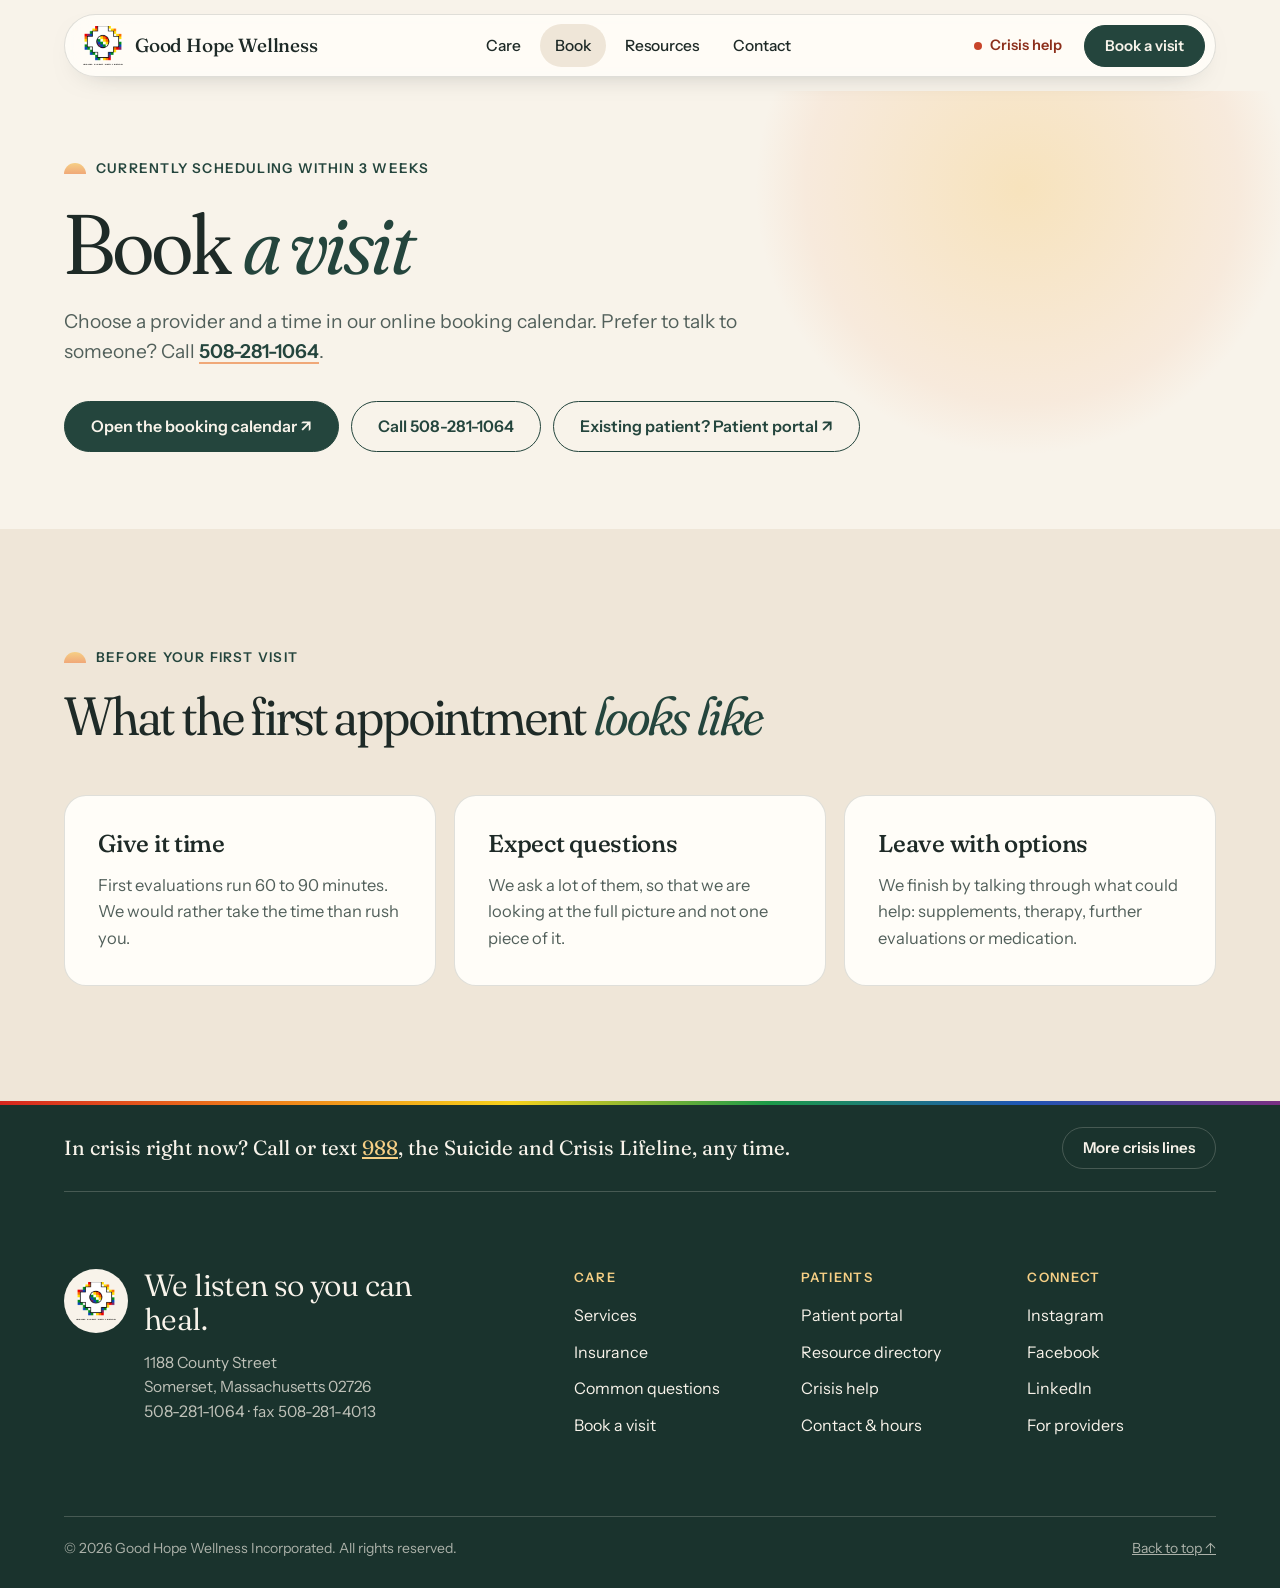
==== book/index.html @ 487e4f12 "Book page: link to the working booking calendar CharmHealth blocks the calendar on hosts not listed " ====
<!doctype html>
<html lang="en-US">
<head>
<meta charset="utf-8">
<meta name="viewport" content="width=device-width, initial-scale=1">
<title>Book a visit | Good Hope Wellness</title>
<meta name="description" content="Book an appointment online with Good Hope Wellness in Somerset, MA, or call 508-281-1064.">
<meta name="theme-color" content="#1a332d">
<meta property="og:site_name" content="Good Hope Wellness">
<meta property="og:title" content="Book a visit | Good Hope Wellness">
<meta property="og:description" content="Book an appointment online with Good Hope Wellness in Somerset, MA, or call 508-281-1064.">
<meta property="og:type" content="website">
<link rel="icon" href="../assets/img/favicon.png">
<link rel="preconnect" href="https://fonts.googleapis.com">
<link rel="preconnect" href="https://fonts.gstatic.com" crossorigin>
<link rel="stylesheet" href="https://fonts.googleapis.com/css2?family=Fraunces:ital,opsz,wght,SOFT@0,9..144,300..600,0..100;1,9..144,300..600,0..100&family=Instrument+Sans:wght@400;500;600&display=swap">
<link rel="stylesheet" href="../assets/css/site.css">
<script>document.documentElement.classList.add('js')</script>
</head>
<body>
<a class="skip" href="#main">Skip to content</a>
<header class="site-header">
  <div class="wrap">
    <div class="bar">
      <a class="brand" href="../" aria-label="Good Hope Wellness, home"><img src="../assets/img/mark.png" alt="" width="240" height="233"><b>Good Hope Wellness</b></a>
      <nav class="nav" aria-label="Primary"><a href="../care/">Care</a><a href="../book/" aria-current="page">Book</a><a href="../resources/">Resources</a><a href="../contact/">Contact</a></nav>
      <div class="bar__end">
        <a class="crisis-link" href="../crisis/">Crisis help</a>
        <a class="btn btn--sm" href="../book/">Book a visit</a>
        <button class="menu-btn" type="button" aria-controls="mobile-nav" aria-expanded="false">Menu</button>
      </div>
    </div>
    <nav class="mobile-nav" id="mobile-nav" aria-label="Menu">
      <a href="../care/">Care<span aria-hidden="true">→</span></a><a href="../book/" aria-current="page">Book<span aria-hidden="true">→</span></a><a href="../resources/">Resources<span aria-hidden="true">→</span></a><a href="../contact/">Contact<span aria-hidden="true">→</span></a>
      <a class="crisis" href="../crisis/">Crisis help<span aria-hidden="true">→</span></a>
      <a class="btn" href="../book/">Book a visit</a>
    </nav>
  </div>
</header>
<main id="main">
<section class="page-head">
  <div class="wrap">
    <p class="eyebrow">Currently scheduling within 3 weeks</p>
    <h1>Book <em>a visit</em></h1>
    <p class="lede">Choose a provider and a time in our online booking calendar. Prefer to talk to someone? Call <a class="tlink" href="tel:5082811064">508-281-1064</a>.</p>
    <div class="hero__cta">
      <a class="btn" href="https://goodhopewellnessinc.com/book-now" target="_blank" rel="noopener">Open the booking calendar ↗</a>
      <a class="btn btn--ghost" href="tel:5082811064">Call 508-281-1064</a>
      <a class="btn btn--ghost" href="https://phr.charmtracker.com/login.sas?FACILITY_ID=18271991c0b58703e4a620fef637b2057838e95bfe2f4fdb98ee2e5ce9d5cc8ac81b440bc8a53a00" target="_blank" rel="noopener">Existing patient? Patient portal ↗</a>
    </div>
  </div>
</section>
<section class="section section--tint">
  <div class="wrap">
    <div class="head rise"><div><p class="eyebrow">Before your first visit</p><h2>What the first appointment <em>looks like</em></h2></div></div>
    <div class="cards cards--3">
      <div class="card rise"><h3>Give it time</h3><p>First evaluations run 60 to 90 minutes. We would rather take the time than rush you.</p></div>
      <div class="card rise" style="--d:.08s"><h3>Expect questions</h3><p>We ask a lot of them, so that we are looking at the full picture and not one piece of it.</p></div>
      <div class="card rise" style="--d:.16s"><h3>Leave with options</h3><p>We finish by talking through what could help: supplements, therapy, further evaluations or medication.</p></div>
    </div>
  </div>
</section>

</main>
<footer class="site-footer">
  <div class="wrap">
    <div class="foot-crisis">
      <p>In crisis right now? Call or text <a href="tel:988">988</a>, the Suicide and Crisis Lifeline, any time.</p>
      <a class="btn btn--line btn--sm" href="../crisis/">More crisis lines</a>
    </div>
    <div class="foot">
      <div class="foot__brand">
        <span class="disc"><img src="../assets/img/mark.png" alt="" width="240" height="233" loading="lazy"></span>
        <div><p class="tagline">We listen so you can heal.</p>
        <address>1188 County Street<br>Somerset, Massachusetts 02726<br><a href="tel:5082811064">508-281-1064</a> · fax 508-281-4013</address></div>
      </div>
      <div><h2>Care</h2><ul>
        <li><a href="../care/">Services</a></li>
        <li><a href="../care/#insurance">Insurance</a></li>
        <li><a href="../care/#questions">Common questions</a></li>
        <li><a href="../book/">Book a visit</a></li></ul></div>
      <div><h2>Patients</h2><ul>
        <li><a href="https://phr.charmtracker.com/login.sas?FACILITY_ID=18271991c0b58703e4a620fef637b2057838e95bfe2f4fdb98ee2e5ce9d5cc8ac81b440bc8a53a00" target="_blank" rel="noopener">Patient portal</a></li>
        <li><a href="../resources/">Resource directory</a></li>
        <li><a href="../crisis/">Crisis help</a></li>
        <li><a href="../contact/">Contact &amp; hours</a></li></ul></div>
      <div><h2>Connect</h2><ul>
        <li><a href="https://www.instagram.com/goodhopewellness" target="_blank" rel="noopener">Instagram</a></li>
        <li><a href="https://www.facebook.com/GoodHopeWellnessInc" target="_blank" rel="noopener">Facebook</a></li>
        <li><a href="https://www.linkedin.com/company/good-hope-wellness-incorporated" target="_blank" rel="noopener">LinkedIn</a></li>
        <li><a href="../contact/#providers">For providers</a></li></ul></div>
    </div>
    <div class="legal"><span>© 2026 Good Hope Wellness Incorporated. All rights reserved.</span><a href="#main">Back to top ↑</a></div>
  </div>
</footer>
<script src="../assets/js/site.js" defer></script>
</body>
</html>
---- assets/css/site.css ----
/* Good Hope Wellness — new site
   Fraunces (display) + Instrument Sans (text). Soft arches, a rising sun, warm paper. */

:root {
  --paper: #f8f3ea;
  --paper-2: #efe6d8;
  --card: #fffdf8;
  --ink: #1e2a27;
  --muted: #52605b;
  --pine: #24453d;
  --pine-2: #1a332d;
  --dawn: #f0a878;
  --sun: #f6cf85;
  --sea: #a9bfca;
  --line: rgba(30, 42, 39, 0.14);
  --line-light: rgba(248, 243, 234, 0.2);
  --display: "Fraunces", "Iowan Old Style", Georgia, serif;
  --text: "Instrument Sans", system-ui, -apple-system, "Segoe UI", sans-serif;
  --gutter: clamp(20px, 5vw, 72px);
  --r: 22px;
  --ease: cubic-bezier(0.22, 0.8, 0.2, 1);
  --rainbow: linear-gradient(90deg, #d7261e, #ef7d1a, #f6d21c, #1c9a48, #1f55b5, #7a2f83);
}

*, *::before, *::after { box-sizing: border-box; }
html { -webkit-text-size-adjust: 100%; scroll-behavior: smooth; scroll-padding-top: 96px; }
body {
  margin: 0; background: var(--paper); color: var(--ink);
  font: 400 17px/1.62 var(--text);
  -webkit-font-smoothing: antialiased; text-rendering: optimizeLegibility;
}
img, svg { display: block; max-width: 100%; height: auto; }
h1, h2, h3, h4, p, ul, ol, dl, dd, figure, blockquote { margin: 0; padding: 0; }
ul, ol { list-style: none; }
a { color: inherit; }
button, input { font: inherit; color: inherit; }
:focus-visible { outline: 2px solid var(--pine); outline-offset: 3px; border-radius: 6px; }
.dark :focus-visible { outline-color: var(--sun); }
::selection { background: var(--sun); color: var(--ink); }

.skip { position: absolute; left: 12px; top: -80px; z-index: 100; background: var(--pine); color: var(--paper); padding: 12px 18px; border-radius: 999px; text-decoration: none; font-weight: 500; }
.skip:focus { top: 12px; }

.wrap { max-width: 1320px; margin-inline: auto; padding-inline: var(--gutter); }
.narrow { max-width: 860px; }

/* ---------- type ---------- */
.display, h1, h2 { font-family: var(--display); font-weight: 380; letter-spacing: -0.022em; font-variation-settings: "SOFT" 60, "opsz" 144; text-wrap: balance; }
h1 { font-size: clamp(2.7rem, 6.6vw, 5.7rem); line-height: 0.98; }
h2 { font-size: clamp(2rem, 4.2vw, 3.5rem); line-height: 1.04; }
h3 { font: 500 clamp(1.3rem, 1.9vw, 1.6rem)/1.18 var(--display); letter-spacing: -0.012em; font-variation-settings: "SOFT" 60; }
em { font-style: italic; color: var(--pine); }
.dark em { color: var(--sun); }
.eyebrow { display: inline-flex; align-items: center; gap: 10px; font-size: 13.5px; font-weight: 600; letter-spacing: 0.09em; text-transform: uppercase; color: var(--pine); }
.eyebrow::before { content: ""; width: 22px; height: 11px; border-radius: 22px 22px 0 0; background: linear-gradient(180deg, var(--sun), var(--dawn)); }
.dark .eyebrow { color: var(--sun); }
.lede { font-size: clamp(1.1rem, 1.5vw, 1.3rem); line-height: 1.55; color: var(--muted); max-width: 56ch; }
.dark .lede { color: rgba(248, 243, 234, 0.82); }
.muted { color: var(--muted); }
.small { font-size: 14.5px; line-height: 1.55; }

/* ---------- buttons ---------- */
.btn {
  display: inline-flex; align-items: center; justify-content: center; gap: 10px;
  padding: 15px 26px; border-radius: 999px; border: 1.5px solid var(--pine);
  background: var(--pine); color: var(--paper); text-decoration: none; font-weight: 600; font-size: 16px; line-height: 1.2;
  transition: transform 0.35s var(--ease), background 0.3s, color 0.3s, box-shadow 0.35s var(--ease); cursor: pointer;
}
.btn:hover { transform: translateY(-2px); box-shadow: 0 12px 26px -12px rgba(36, 69, 61, 0.55); }
.btn .arr { transition: transform 0.35s var(--ease); }
.btn:hover .arr { transform: translateX(4px); }
.btn--ghost { background: transparent; color: var(--pine); }
.btn--ghost:hover { background: var(--pine); color: var(--paper); }
.btn--sun { background: var(--sun); border-color: var(--sun); color: var(--pine-2); }
.btn--sun:hover { box-shadow: 0 12px 26px -12px rgba(246, 207, 133, 0.6); }
.btn--line { background: transparent; border-color: var(--line-light); color: var(--paper); }
.btn--line:hover { background: var(--paper); color: var(--pine-2); border-color: var(--paper); }
.btn--sm { padding: 11px 20px; font-size: 15px; }
.tlink { font-weight: 600; color: var(--pine); text-decoration: underline; text-decoration-thickness: 1.5px; text-underline-offset: 4px; text-decoration-color: var(--dawn); }
.tlink:hover { text-decoration-color: var(--pine); }
.dark .tlink { color: var(--paper); }

/* ---------- header ---------- */
.site-header { position: sticky; top: 0; z-index: 50; padding-block: 14px; transition: transform 0.45s var(--ease); }
.site-header.is-hidden { transform: translateY(-110%); }
.bar {
  display: flex; align-items: center; justify-content: space-between; gap: 18px;
  background: rgba(255, 253, 248, 0.86); backdrop-filter: blur(14px) saturate(150%); -webkit-backdrop-filter: blur(14px) saturate(150%);
  border: 1px solid var(--line); border-radius: 999px; padding: 9px 10px 9px 18px;
  box-shadow: 0 10px 30px -22px rgba(30, 42, 39, 0.5);
}
.brand { display: inline-flex; align-items: center; gap: 12px; text-decoration: none; }
.brand img { width: 40px; }
.brand b { font: 500 19px/1 var(--display); letter-spacing: -0.01em; white-space: nowrap; }
.nav { display: flex; align-items: center; gap: 4px; }
.nav a { text-decoration: none; font-weight: 500; font-size: 15.5px; padding: 9px 15px; border-radius: 999px; transition: background 0.25s; }
.nav a:hover, .nav a[aria-current="page"] { background: var(--paper-2); }
.bar__end { display: flex; align-items: center; gap: 8px; }
.crisis-link { display: inline-flex; align-items: center; gap: 8px; text-decoration: none; font-weight: 600; font-size: 14.5px; padding: 9px 14px; border-radius: 999px; color: #8c2f1b; }
.crisis-link::before { content: ""; width: 8px; height: 8px; border-radius: 50%; background: #c8452a; }
.crisis-link:hover { background: #f7e3da; }
.menu-btn { display: none; border: 1.5px solid var(--line); background: transparent; border-radius: 999px; padding: 10px 18px; font-weight: 600; font-size: 15px; cursor: pointer; }
.mobile-nav { display: none; }

/* ---------- hero ---------- */
.hero { position: relative; padding-block: clamp(36px, 6vw, 84px) clamp(56px, 8vw, 120px); overflow: hidden; }
.hero::before { content: ""; position: absolute; inset: -30% -10% auto 35%; height: 120%; z-index: -1; background: radial-gradient(closest-side, rgba(246, 207, 133, 0.5), rgba(240, 168, 120, 0.16) 55%, transparent 72%); }
.hero__grid { display: grid; grid-template-columns: minmax(0, 1.12fr) minmax(0, 0.88fr); gap: clamp(28px, 5vw, 80px); align-items: center; }
.hero h1 { margin-block: 22px 26px; }
.hero__cta { display: flex; flex-wrap: wrap; gap: 12px; margin-top: 34px; }
.hero__note { margin-top: 22px; display: flex; align-items: center; gap: 10px; font-size: 15px; color: var(--muted); }
.pulse { width: 10px; height: 10px; border-radius: 50%; background: #2f9a63; box-shadow: 0 0 0 0 rgba(47, 154, 99, 0.5); animation: pulse 2.4s infinite; flex: none; }
@keyframes pulse { 70% { box-shadow: 0 0 0 10px rgba(47, 154, 99, 0); } 100% { box-shadow: 0 0 0 0 rgba(47, 154, 99, 0); } }

.art { position: relative; max-width: 480px; margin-inline: auto; width: 100%; }
.art__sun { position: absolute; width: 62%; aspect-ratio: 1; border-radius: 50%; left: -16%; top: -7%; background: radial-gradient(circle at 35% 35%, #fbe3a8, var(--sun) 45%, var(--dawn)); }
.arch { position: relative; border-radius: 999px 999px var(--r) var(--r); overflow: hidden; aspect-ratio: 4 / 5.1; background: var(--sea); box-shadow: 0 40px 70px -40px rgba(30, 42, 39, 0.55); }
.arch img { width: 100%; height: 100%; object-fit: cover; object-position: 53% 50%; }
.art__tag { position: absolute; right: -6%; bottom: 9%; background: var(--card); border: 1px solid var(--line); border-radius: 18px; padding: 14px 18px; box-shadow: 0 18px 40px -22px rgba(30, 42, 39, 0.5); max-width: 220px; }
.art__tag b { display: block; font: 500 1.9rem/1 var(--display); letter-spacing: -0.02em; }
.art__tag span { font-size: 13.5px; color: var(--muted); line-height: 1.35; display: block; margin-top: 4px; }

/* ---------- sections ---------- */
.section { padding-block: clamp(64px, 9vw, 130px); }
.section--tint { background: var(--paper-2); }
.dark { background: var(--pine-2); color: var(--paper); }
.head { display: flex; flex-wrap: wrap; align-items: flex-end; justify-content: space-between; gap: 20px 40px; margin-bottom: clamp(30px, 4vw, 56px); }
.head h2 { margin-top: 16px; max-width: 16em; }
.head .lede { margin-top: 16px; }

.page-head { padding-block: clamp(34px, 5vw, 72px) clamp(40px, 6vw, 80px); position: relative; overflow: hidden; }
.page-head::before { content: ""; position: absolute; right: -8%; top: -60%; width: min(62vw, 720px); aspect-ratio: 1; border-radius: 50%; z-index: -1; background: radial-gradient(closest-side, rgba(246, 207, 133, 0.45), rgba(240, 168, 120, 0.12) 60%, transparent 74%); }
.page-head h1 { margin-block: 20px 22px; max-width: 13em; }

.facts { display: grid; grid-template-columns: repeat(3, minmax(0, 1fr)); gap: 14px; }
.fact { background: var(--card); border: 1px solid var(--line); border-radius: var(--r); padding: 24px 26px; }
.fact b { display: block; font: 400 clamp(2rem, 3.4vw, 2.9rem)/1 var(--display); letter-spacing: -0.025em; font-variation-settings: "SOFT" 60; }
.fact span { display: block; margin-top: 8px; color: var(--muted); font-size: 15.5px; line-height: 1.45; }

.steps { display: grid; grid-template-columns: repeat(3, minmax(0, 1fr)); gap: 18px; counter-reset: s; }
.step { position: relative; background: var(--card); border: 1px solid var(--line); border-radius: 160px 160px var(--r) var(--r); padding: 70px 30px 34px; text-align: center; counter-increment: s; }
.step::before { content: counter(s); position: absolute; top: 22px; left: 50%; transform: translateX(-50%); width: 36px; height: 36px; border-radius: 50%; display: grid; place-items: center; background: linear-gradient(180deg, var(--sun), var(--dawn)); font: 600 16px/1 var(--text); color: var(--pine-2); }
.step h3 { margin-bottom: 10px; }
.step p { color: var(--muted); font-size: 16px; }
.step .tag { display: inline-block; margin-top: 16px; }

.tag { font-size: 13px; font-weight: 600; letter-spacing: 0.04em; padding: 6px 12px; border-radius: 999px; background: var(--paper-2); color: var(--pine); }
.section--tint .tag { background: var(--paper); }

.cards { display: grid; grid-template-columns: repeat(2, minmax(0, 1fr)); gap: 18px; }
.cards--3 { grid-template-columns: repeat(3, minmax(0, 1fr)); }
.card { background: var(--card); border: 1px solid var(--line); border-radius: var(--r); padding: clamp(24px, 2.6vw, 36px); display: flex; flex-direction: column; gap: 14px; transition: transform 0.4s var(--ease), box-shadow 0.4s var(--ease); }
a.card { text-decoration: none; }
a.card:hover { transform: translateY(-4px); box-shadow: 0 26px 44px -30px rgba(30, 42, 39, 0.5); }
.card p { color: var(--muted); font-size: 16.5px; }
.card .more { margin-top: auto; padding-top: 8px; font-weight: 600; color: var(--pine); }
.card__top { display: flex; justify-content: space-between; align-items: flex-start; gap: 14px; }
.icon { width: 46px; height: 46px; border-radius: 14px; display: grid; place-items: center; background: var(--paper-2); color: var(--pine); flex: none; }
.icon svg { width: 24px; height: 24px; }

.split { display: grid; grid-template-columns: minmax(0, 1fr) minmax(0, 1fr); gap: clamp(28px, 6vw, 96px); align-items: center; }
.quote { font: 350 clamp(1.9rem, 4.2vw, 3.6rem)/1.08 var(--display); letter-spacing: -0.022em; font-variation-settings: "SOFT" 80, "opsz" 144; text-wrap: balance; }
.prose p + p { margin-top: 1.05em; }
.prose p { color: var(--muted); }
.dark .prose p { color: rgba(248, 243, 234, 0.82); }

.chips { display: flex; flex-wrap: wrap; gap: 10px; }
.chip { background: var(--card); border: 1px solid var(--line); border-radius: 999px; padding: 11px 18px; font-weight: 500; font-size: 16px; }
.dark .chip { background: rgba(248, 243, 234, 0.07); border-color: var(--line-light); }

.visit { display: grid; grid-template-columns: repeat(3, minmax(0, 1fr)); gap: 18px; }
.visit h3 { font: 600 13.5px/1.3 var(--text); letter-spacing: 0.09em; text-transform: uppercase; color: var(--pine); margin-bottom: 14px; }
.dark .visit h3 { color: var(--sun); }
.big { font: 400 clamp(1.35rem, 2vw, 1.7rem)/1.3 var(--display); letter-spacing: -0.012em; }
.big a { text-decoration: none; }
.big a:hover { text-decoration: underline; text-underline-offset: 5px; text-decoration-thickness: 1.5px; }
.hours { display: grid; grid-template-columns: auto 1fr; gap: 6px 22px; font-size: 16px; }
.hours dt { font-weight: 600; }
.hours dd { color: var(--muted); }
.hours .open { color: var(--ink); }
.dark .hours dd { color: rgba(248, 243, 234, 0.7); }
.dark .hours .open { color: var(--paper); }

/* FAQ */
.faq { border-top: 1px solid var(--line); }
.faq details { border-bottom: 1px solid var(--line); }
.faq summary { list-style: none; cursor: pointer; display: flex; justify-content: space-between; align-items: center; gap: 20px; padding: 22px 0; font: 500 clamp(1.15rem, 1.7vw, 1.4rem)/1.25 var(--display); letter-spacing: -0.01em; }
.faq summary::-webkit-details-marker { display: none; }
.faq summary::after { content: "+"; flex: none; width: 34px; height: 34px; border-radius: 50%; border: 1.5px solid var(--line); display: grid; place-items: center; font: 400 20px/1 var(--text); transition: transform 0.35s var(--ease), background 0.3s; }
.faq details[open] summary::after { transform: rotate(45deg); background: var(--sun); border-color: var(--sun); }
.faq details p { padding: 0 54px 24px 0; color: var(--muted); max-width: 68ch; }

/* resources directory */
.tools { position: sticky; top: 84px; z-index: 20; background: rgba(248, 243, 234, 0.92); backdrop-filter: blur(10px); -webkit-backdrop-filter: blur(10px); padding-block: 14px; border-bottom: 1px solid var(--line); }
.tools__in { display: flex; flex-wrap: wrap; gap: 12px 16px; align-items: center; }
.search { flex: 1 1 260px; max-width: 380px; position: relative; }
.search input { width: 100%; border: 1.5px solid var(--line); background: var(--card); border-radius: 999px; padding: 12px 18px 12px 44px; font-size: 16px; }
.search input:focus { outline: none; border-color: var(--pine); }
.search svg { position: absolute; left: 16px; top: 50%; transform: translateY(-50%); width: 18px; height: 18px; color: var(--muted); }
.filters { display: flex; flex-wrap: wrap; gap: 8px; }
.filter { border: 1.5px solid var(--line); background: transparent; border-radius: 999px; padding: 9px 16px; font-weight: 500; font-size: 15px; cursor: pointer; transition: background 0.25s, color 0.25s, border-color 0.25s; }
.filter:hover { border-color: var(--pine); }
.filter[aria-pressed="true"] { background: var(--pine); border-color: var(--pine); color: var(--paper); }
.count { font-size: 14.5px; color: var(--muted); margin-left: auto; }
.group { padding-block: clamp(36px, 5vw, 64px); border-bottom: 1px solid var(--line); }
.group[hidden], .res[hidden] { display: none; }
.group__head { display: grid; grid-template-columns: minmax(0, 4fr) minmax(0, 8fr); gap: 16px clamp(20px, 4vw, 60px); }
.group__head h2 { font-size: clamp(1.7rem, 3vw, 2.5rem); }
.group__head p { color: var(--muted); margin-top: 12px; font-size: 16px; }
.list { display: grid; grid-template-columns: repeat(2, minmax(0, 1fr)); gap: 12px; }
.res { background: var(--card); border: 1px solid var(--line); border-radius: 18px; padding: 18px 20px; display: flex; flex-direction: column; gap: 6px; text-decoration: none; transition: transform 0.35s var(--ease), border-color 0.25s; }
a.res:hover { transform: translateY(-2px); border-color: var(--pine); }
.res b { font: 500 1.14rem/1.25 var(--display); letter-spacing: -0.008em; }
.res span { font-size: 14.5px; color: var(--muted); line-height: 1.45; }
.res .dom { font-size: 13.5px; font-weight: 600; color: var(--pine); margin-top: auto; padding-top: 6px; }
.res a { color: var(--pine); font-weight: 600; }
.empty { padding: 60px 0; text-align: center; color: var(--muted); }

/* crisis */
.nine { background: var(--pine-2); color: var(--paper); border-radius: calc(var(--r) * 1.4); padding: clamp(28px, 4.4vw, 64px); display: grid; grid-template-columns: auto 1fr; gap: 16px clamp(24px, 5vw, 80px); align-items: center; }
.nine a.num { font: 350 clamp(5rem, 15vw, 11rem)/0.82 var(--display); letter-spacing: -0.04em; text-decoration: none; color: var(--sun); font-variation-settings: "SOFT" 80, "opsz" 144; }
.nine p { font: 400 clamp(1.3rem, 2.2vw, 1.9rem)/1.22 var(--display); max-width: 22em; }
.lines { border-top: 1px solid var(--line); }
.lines li { display: grid; grid-template-columns: minmax(0, 5fr) minmax(0, 7fr); gap: 6px clamp(16px, 3vw, 44px); padding: 20px 0; border-bottom: 1px solid var(--line); align-items: baseline; }
.lines .who { color: var(--muted); font-size: 16px; }
.lines .how { font: 400 clamp(1.25rem, 2vw, 1.65rem)/1.25 var(--display); }
.lines .how a, .region a.tel { color: var(--pine); text-decoration: underline; text-decoration-color: var(--dawn); text-underline-offset: 4px; text-decoration-thickness: 1.5px; }
.region h3 { margin-bottom: 4px; }
.region .big { margin-top: 4px; }

.embed { border: 1px solid var(--line); border-radius: var(--r); overflow: hidden; background: #fff; }
.embed iframe { display: block; width: 100%; height: 1040px; border: 0; }

/* closing band */
.cta { position: relative; overflow: hidden; text-align: center; }
.cta::before { content: ""; position: absolute; left: 50%; bottom: -62%; width: min(120vw, 1100px); aspect-ratio: 1; border-radius: 50%; transform: translateX(-50%); background: radial-gradient(closest-side, rgba(246, 207, 133, 0.34), rgba(240, 168, 120, 0.12) 60%, transparent 72%); pointer-events: none; }
.cta > .wrap { position: relative; }
.cta h2 { font-size: clamp(2.4rem, 6.4vw, 5.2rem); line-height: 0.98; margin: 18px auto 22px; max-width: 12em; }
.cta .lede { margin-inline: auto; }
.cta__row { display: flex; flex-wrap: wrap; justify-content: center; gap: 12px; margin-top: 34px; }

/* ---------- footer ---------- */
.site-footer { background: var(--pine-2); color: var(--paper); }
.site-footer::before { content: ""; display: block; height: 4px; background: var(--rainbow); }
.foot-crisis { display: flex; flex-wrap: wrap; align-items: center; justify-content: space-between; gap: 14px 30px; padding-block: 22px; border-bottom: 1px solid var(--line-light); }
.foot-crisis p { font: 400 clamp(1.1rem, 1.6vw, 1.35rem)/1.3 var(--display); }
.foot-crisis a:not(.btn) { color: var(--sun); }
.foot { display: grid; grid-template-columns: minmax(0, 5fr) repeat(3, minmax(0, 2fr)); gap: 36px clamp(16px, 3vw, 48px); padding-block: clamp(44px, 6vw, 84px); }
.foot__brand { display: flex; gap: 16px; align-items: flex-start; }
.foot__brand .disc { flex: none; width: 64px; height: 64px; border-radius: 50%; background: var(--paper); display: grid; place-items: center; }
.foot__brand .disc img { width: 40px; }
.foot__brand p.tagline { font: 350 clamp(1.5rem, 2.4vw, 2.1rem)/1.1 var(--display); letter-spacing: -0.02em; max-width: 10em; }
.foot address { font-style: normal; margin-top: 14px; color: rgba(248, 243, 234, 0.74); font-size: 15.5px; line-height: 1.55; }
.foot h2 { font: 600 13px/1.3 var(--text); letter-spacing: 0.1em; text-transform: uppercase; color: var(--sun); margin-bottom: 16px; }
.foot li + li { margin-top: 9px; }
.foot a { text-decoration: none; font-size: 16px; }
.foot a:hover { text-decoration: underline; text-underline-offset: 4px; }
.legal { display: flex; flex-wrap: wrap; justify-content: space-between; gap: 8px 24px; padding-block: 20px 28px; border-top: 1px solid var(--line-light); font-size: 14px; color: rgba(248, 243, 234, 0.66); }
.legal a { color: inherit; }

/* ---------- motion ---------- */
.js .rise { opacity: 0; transform: translateY(22px); transition: opacity 0.9s var(--ease), transform 0.9s var(--ease); transition-delay: var(--d, 0s); }
.js .rise.in { opacity: 1; transform: none; }
.js .art__sun { transform: translateY(26%) scale(0.86); opacity: 0; transition: transform 1.8s var(--ease) 0.15s, opacity 1.2s ease 0.15s; }
.js.ready .art__sun { transform: none; opacity: 1; }

/* ---------- responsive ---------- */
@media (max-width: 1020px) {
  .nav, .crisis-link { display: none; }
  .menu-btn { display: inline-block; }
  .mobile-nav { display: none; margin-top: 10px; background: var(--card); border: 1px solid var(--line); border-radius: 26px; padding: 14px; box-shadow: 0 24px 50px -28px rgba(30, 42, 39, 0.55); }
  .mobile-nav.open { display: block; }
  .mobile-nav a { display: flex; justify-content: space-between; text-decoration: none; padding: 15px 16px; border-radius: 16px; font: 500 1.35rem/1.2 var(--display); }
  .mobile-nav a:hover, .mobile-nav a[aria-current="page"] { background: var(--paper-2); }
  .mobile-nav .crisis { color: #8c2f1b; }
  .mobile-nav .btn { margin-top: 10px; font: 600 16px/1.2 var(--text); justify-content: center; color: var(--paper); }
  .foot { grid-template-columns: repeat(3, minmax(0, 1fr)); }
  .foot__brand { grid-column: 1 / -1; }
  .cards--3 { grid-template-columns: repeat(2, minmax(0, 1fr)); }
}
@media (max-width: 860px) {
  .hero__grid, .split, .group__head { grid-template-columns: 1fr; }
  .art { max-width: 360px; margin-top: 12px; }
  .art__tag { right: -2%; }
  .facts, .steps, .visit { grid-template-columns: 1fr; }
  .step { border-radius: var(--r); padding: 64px 26px 28px; }
  .cards, .cards--3, .list { grid-template-columns: 1fr; }
  .nine { grid-template-columns: 1fr; }
  .lines li { grid-template-columns: 1fr; }
  .tools { position: static; }
  .count { margin-left: 0; width: 100%; }
  .faq details p { padding-right: 0; }
}
@media (max-width: 560px) {
  body { font-size: 16.5px; }
  .brand b { font-size: 17px; }
  .bar .btn { display: none; }
  .hero__cta .btn, .cta__row .btn { flex: 1 1 100%; }
  .foot { grid-template-columns: 1fr 1fr; }
  .embed iframe { height: 1160px; }
}
@media (prefers-reduced-motion: reduce) {
  html { scroll-behavior: auto; }
  *, *::before, *::after { animation: none !important; transition-duration: 0.001s !important; transition-delay: 0s !important; }
  .js .rise, .js .art__sun { opacity: 1; transform: none; }
}
@media print {
  .site-header, .cta, .tools { display: none !important; }
  .js .rise { opacity: 1; transform: none; }
}
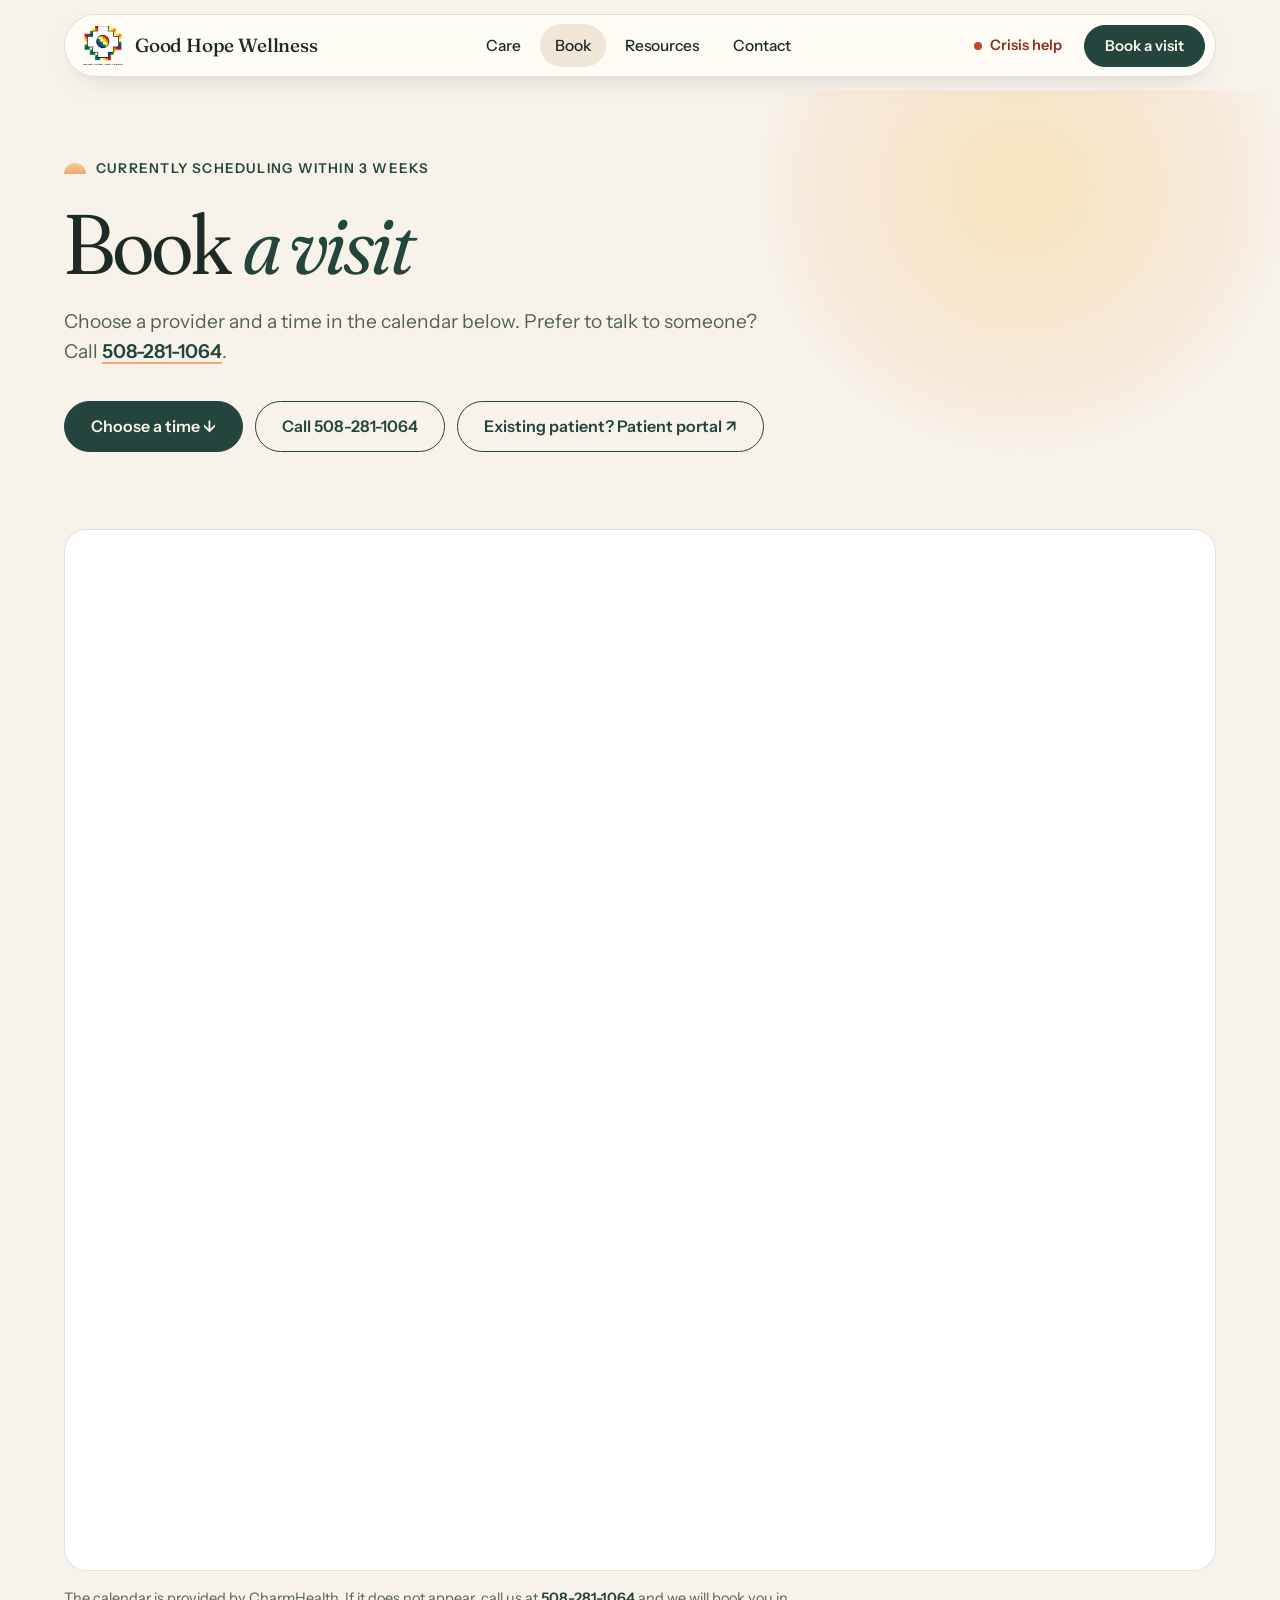
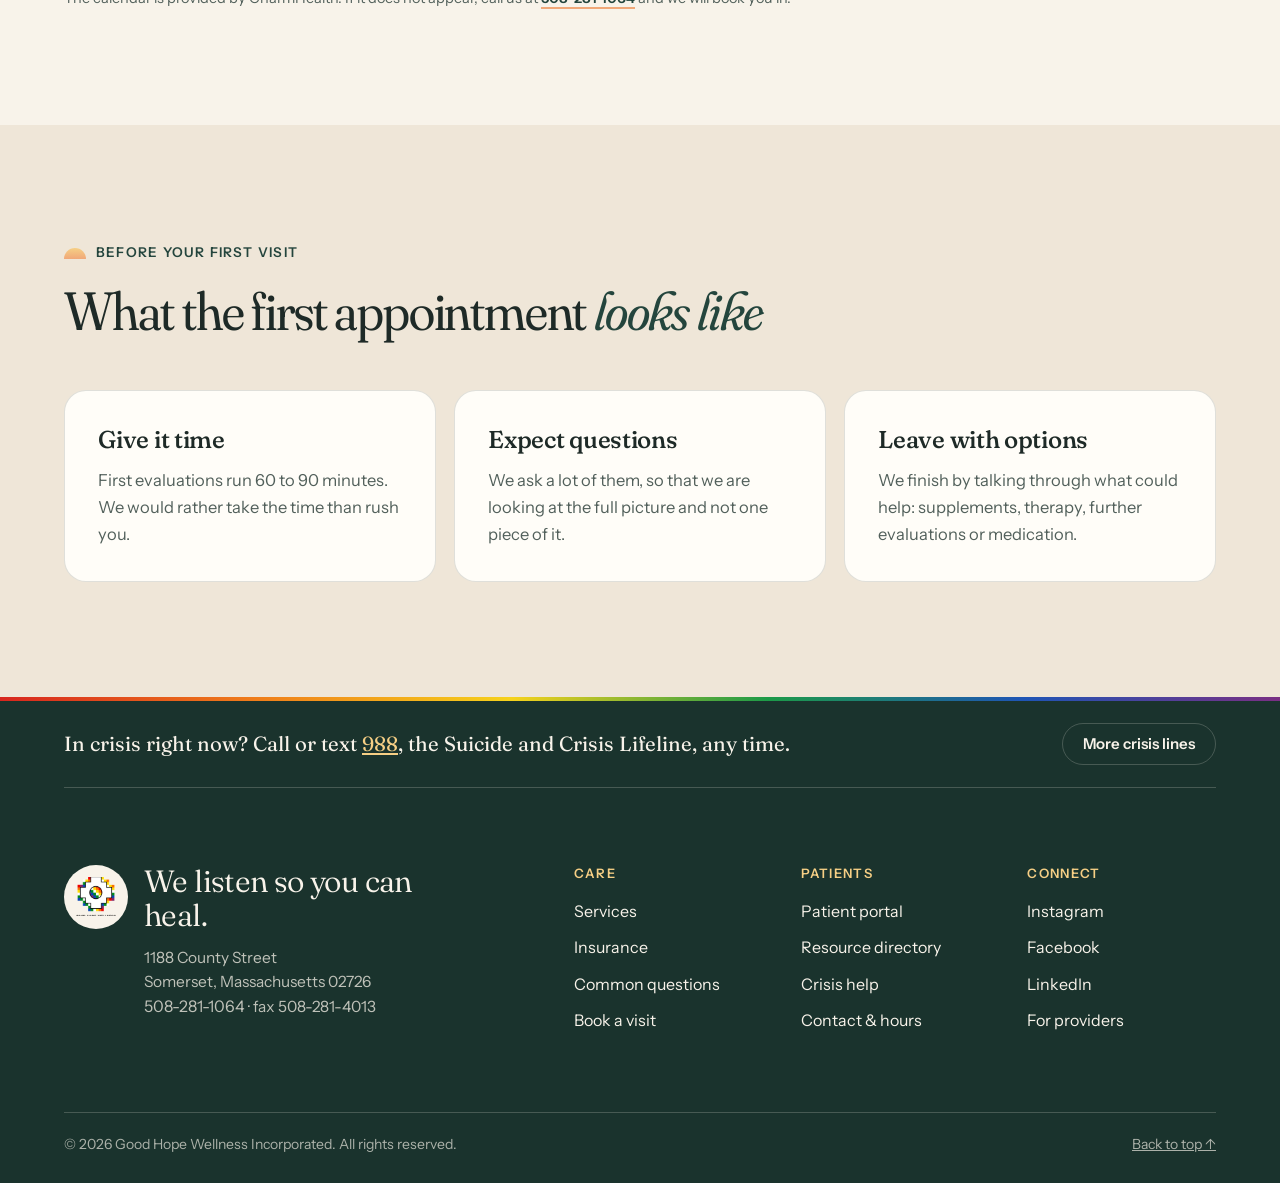
==== commit 646eefaa: "Book page: remove the standalone calendar link The CharmHealth calendar only works embedded in an ap" ====
--- a/book/index.html
+++ b/book/index.html
@@ -42,12 +42,18 @@
   <div class="wrap">
     <p class="eyebrow">Currently scheduling within 3 weeks</p>
     <h1>Book <em>a visit</em></h1>
-    <p class="lede">Choose a provider and a time in our online booking calendar. Prefer to talk to someone? Call <a class="tlink" href="tel:5082811064">508-281-1064</a>.</p>
+    <p class="lede">Choose a provider and a time in the calendar below. Prefer to talk to someone? Call <a class="tlink" href="tel:5082811064">508-281-1064</a>.</p>
     <div class="hero__cta">
-      <a class="btn" href="https://goodhopewellnessinc.com/book-now" target="_blank" rel="noopener">Open the booking calendar ↗</a>
+      <a class="btn" href="#calendar">Choose a time ↓</a>
       <a class="btn btn--ghost" href="tel:5082811064">Call 508-281-1064</a>
       <a class="btn btn--ghost" href="https://phr.charmtracker.com/login.sas?FACILITY_ID=18271991c0b58703e4a620fef637b2057838e95bfe2f4fdb98ee2e5ce9d5cc8ac81b440bc8a53a00" target="_blank" rel="noopener">Existing patient? Patient portal ↗</a>
     </div>
+  </div>
+</section>
+<section class="section" style="padding-top:0" id="calendar">
+  <div class="wrap">
+    <div class="embed"><iframe src="https://ehr.charmtracker.com/publicCal.sas?method=getCal&digest=7838e95bfe2f4fdbbd86c64ec9ac5cd15e74acb12c7220ab881d666d4909ad106ee57013c1a537e6d02e56f8f674a995a0ae868b6eb0918a" title="Good Hope Wellness appointment calendar"></iframe></div>
+    <p class="small muted" style="margin-top:16px">The calendar is provided by CharmHealth. If it does not appear, call us at <a class="tlink" href="tel:5082811064">508-281-1064</a> and we will book you in.</p>
   </div>
 </section>
 <section class="section section--tint">
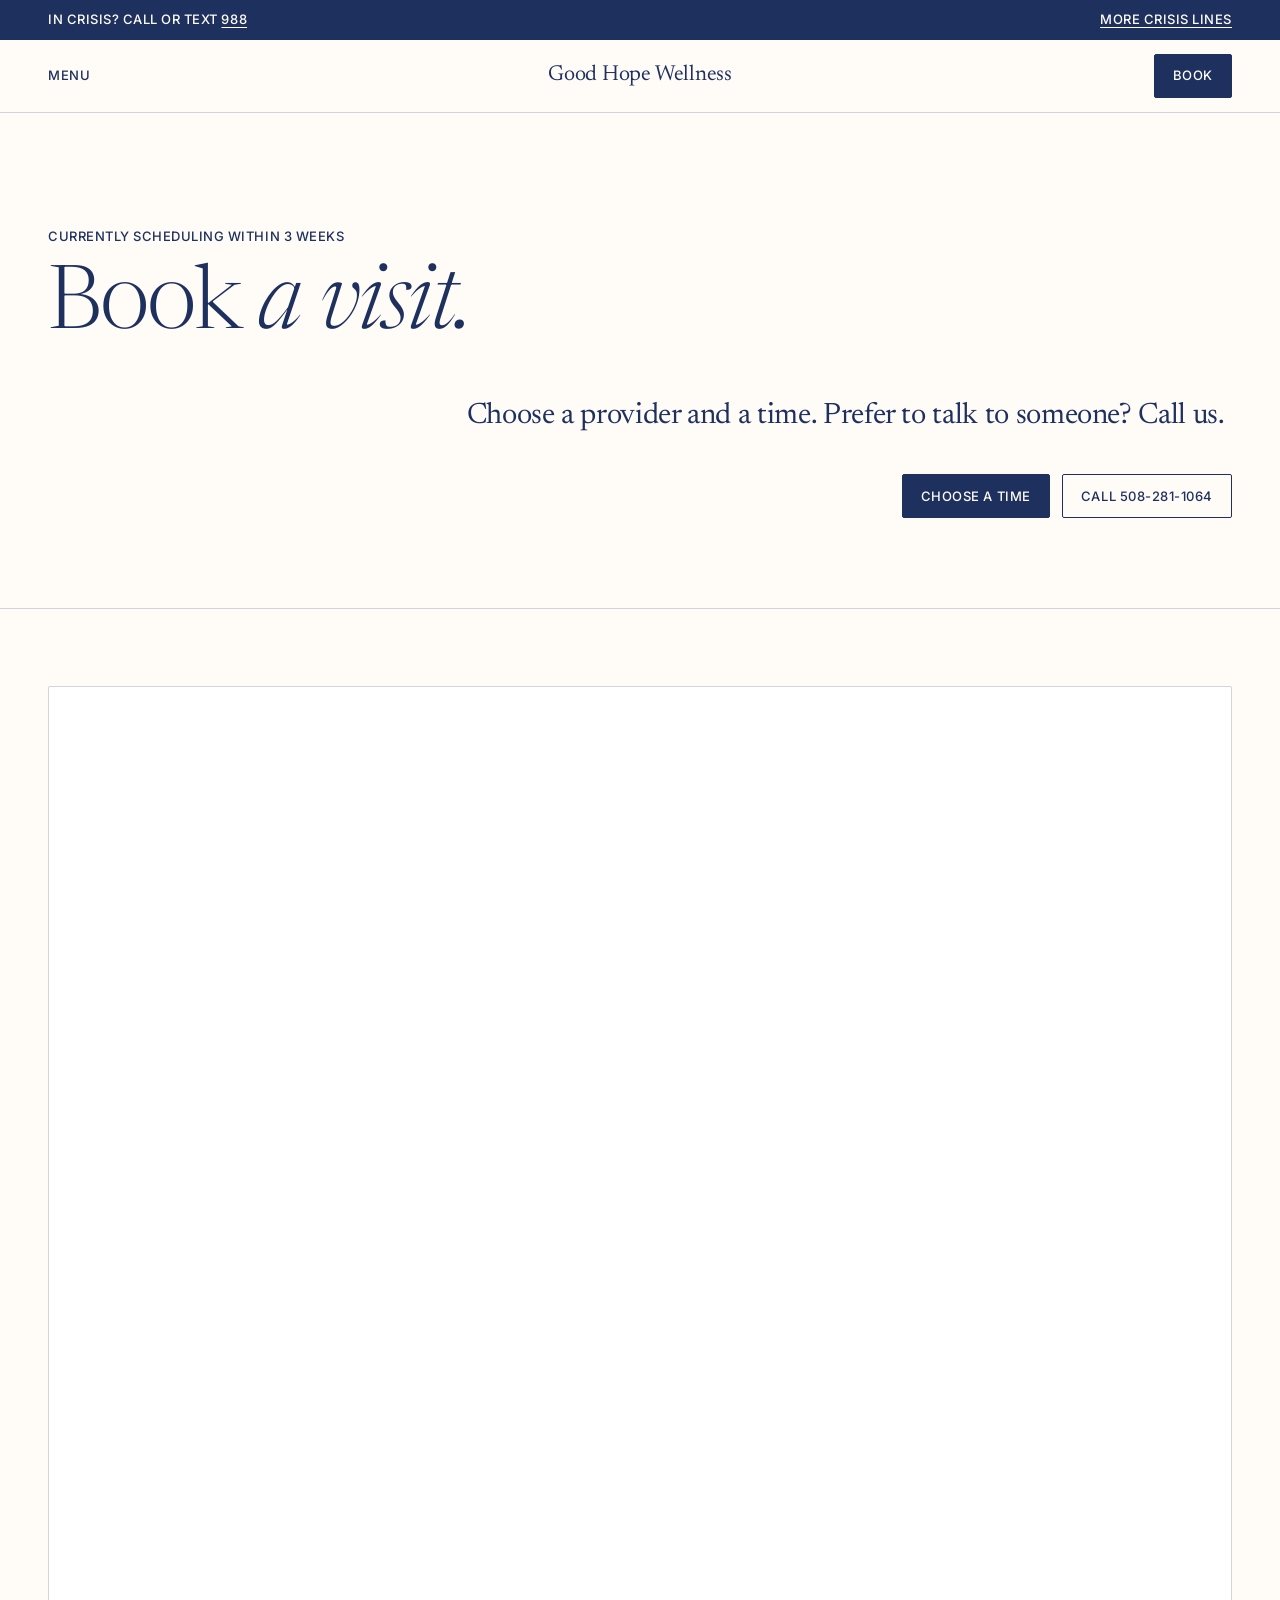
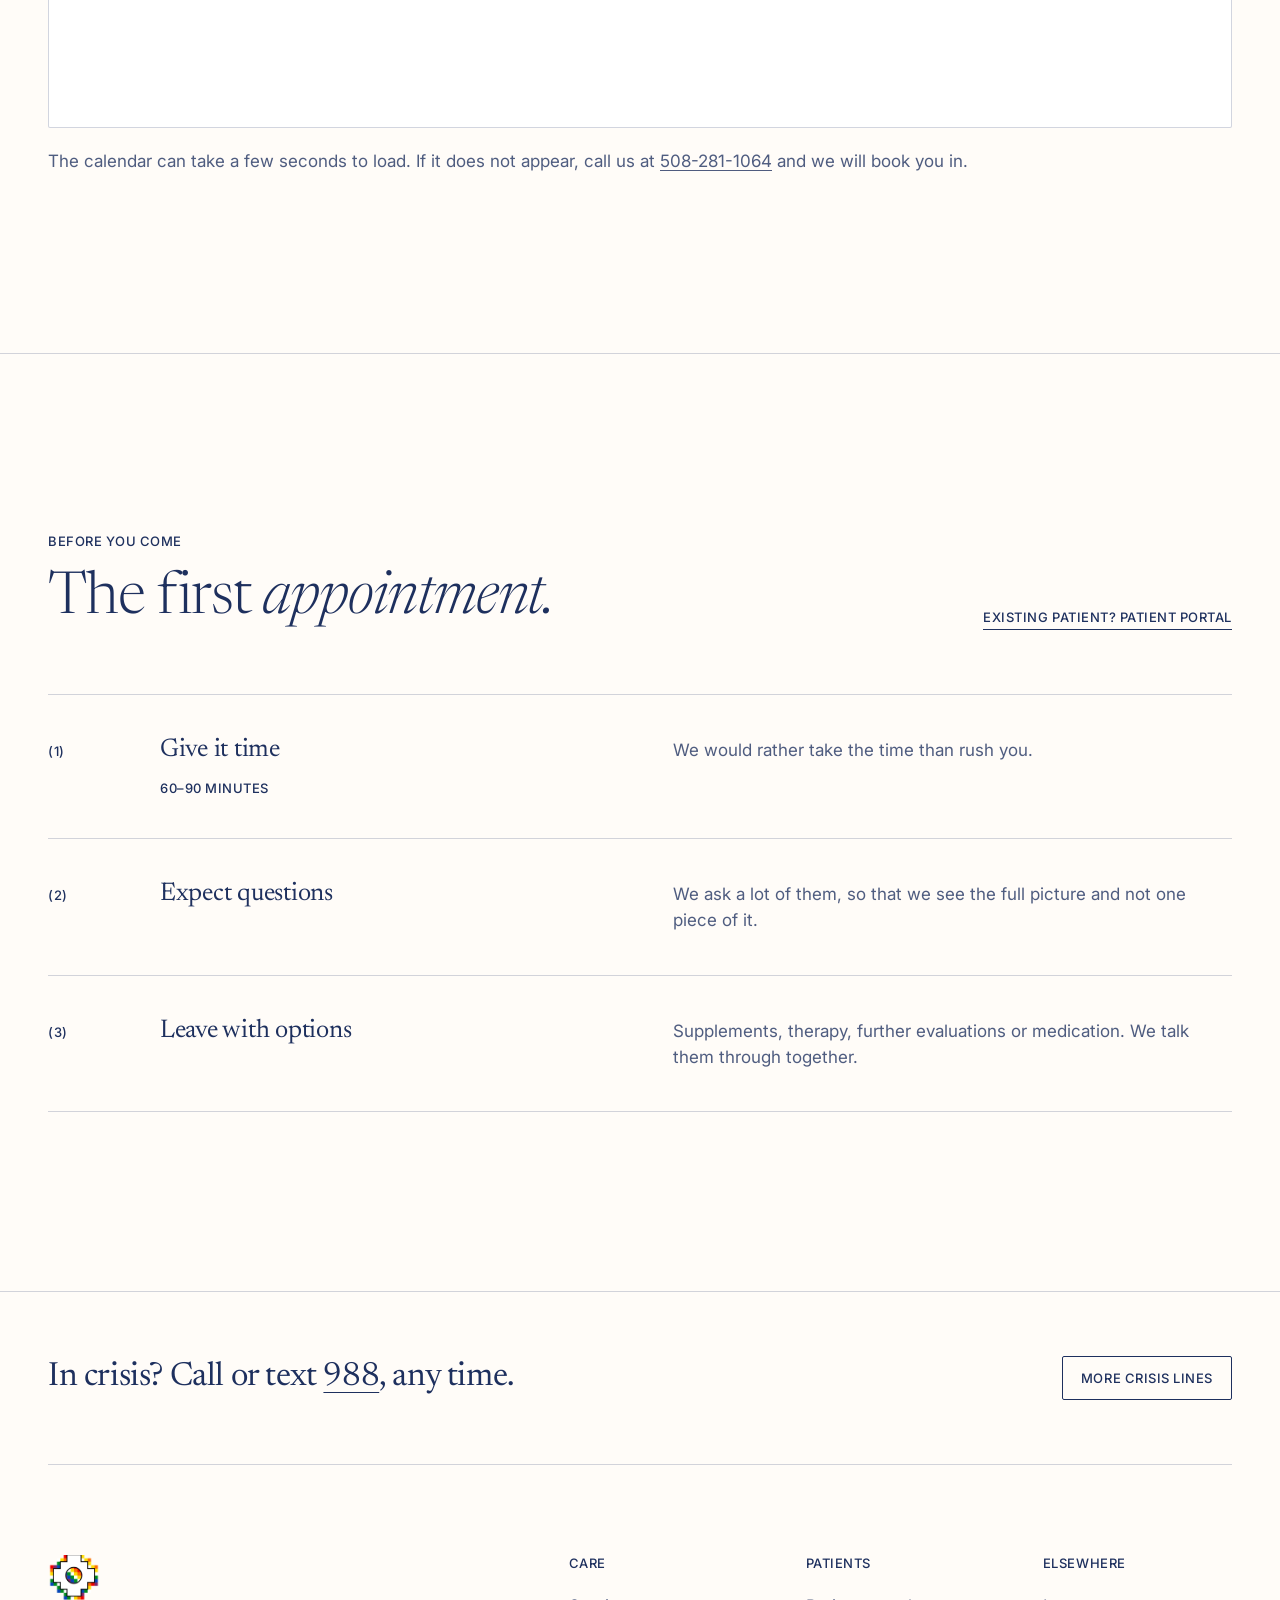
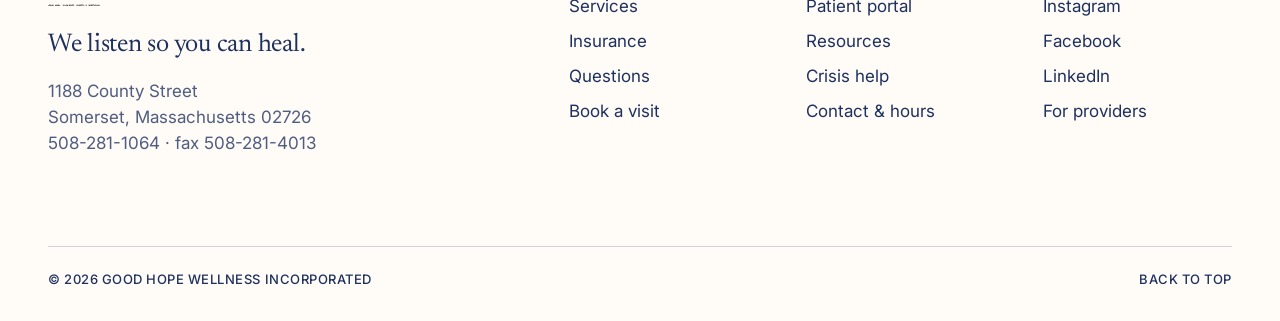
==== commit 1ef6a4da: "Restyle to the taste vault One ink on one warm paper (navy on cream), Newsreader light for headlines" ====
--- a/book/index.html
+++ b/book/index.html
@@ -5,7 +5,7 @@
 <meta name="viewport" content="width=device-width, initial-scale=1">
 <title>Book a visit | Good Hope Wellness</title>
 <meta name="description" content="Book an appointment online with Good Hope Wellness in Somerset, MA, or call 508-281-1064.">
-<meta name="theme-color" content="#1a332d">
+<meta name="theme-color" content="#1e305e">
 <meta property="og:site_name" content="Good Hope Wellness">
 <meta property="og:title" content="Book a visit | Good Hope Wellness">
 <meta property="og:description" content="Book an appointment online with Good Hope Wellness in Somerset, MA, or call 508-281-1064.">
@@ -13,90 +13,82 @@
 <link rel="icon" href="../assets/img/favicon.png">
 <link rel="preconnect" href="https://fonts.googleapis.com">
 <link rel="preconnect" href="https://fonts.gstatic.com" crossorigin>
-<link rel="stylesheet" href="https://fonts.googleapis.com/css2?family=Fraunces:ital,opsz,wght,SOFT@0,9..144,300..600,0..100;1,9..144,300..600,0..100&family=Instrument+Sans:wght@400;500;600&display=swap">
+<link rel="stylesheet" href="https://fonts.googleapis.com/css2?family=Inter:wght@400;500&family=Newsreader:ital,opsz,wght@0,6..72,300;0,6..72,400;1,6..72,300;1,6..72,400&display=swap">
 <link rel="stylesheet" href="../assets/css/site.css">
 <script>document.documentElement.classList.add('js')</script>
 </head>
 <body>
-<a class="skip" href="#main">Skip to content</a>
+<a class="skip label" href="#main">Skip to content</a>
+<div class="crisis-bar">
+  <div class="wrap">
+    <p class="label">In crisis? Call or text <a href="tel:988">988</a></p>
+    <a class="label" href="../crisis/">More crisis lines</a>
+  </div>
+</div>
 <header class="site-header">
+  <div class="wrap bar">
+    <a class="menu-btn label" href="#footer" role="button" data-menu-open aria-controls="menu" aria-expanded="false">Menu</a>
+    <a class="wordmark" href="../">Good Hope Wellness</a>
+    <a class="button" href="../book/">Book</a>
+  </div>
+</header>
+<div class="menu" id="menu" aria-hidden="true">
   <div class="wrap">
     <div class="bar">
-      <a class="brand" href="../" aria-label="Good Hope Wellness, home"><img src="../assets/img/mark.png" alt="" width="240" height="233"><b>Good Hope Wellness</b></a>
-      <nav class="nav" aria-label="Primary"><a href="../care/">Care</a><a href="../book/" aria-current="page">Book</a><a href="../resources/">Resources</a><a href="../contact/">Contact</a></nav>
-      <div class="bar__end">
-        <a class="crisis-link" href="../crisis/">Crisis help</a>
-        <a class="btn btn--sm" href="../book/">Book a visit</a>
-        <button class="menu-btn" type="button" aria-controls="mobile-nav" aria-expanded="false">Menu</button>
-      </div>
+      <button class="menu-btn label" type="button" data-menu-close>Close</button>
+      <span class="wordmark">Good Hope Wellness</span>
+      <a class="button" href="../book/">Book</a>
     </div>
-    <nav class="mobile-nav" id="mobile-nav" aria-label="Menu">
-      <a href="../care/">Care<span aria-hidden="true">→</span></a><a href="../book/" aria-current="page">Book<span aria-hidden="true">→</span></a><a href="../resources/">Resources<span aria-hidden="true">→</span></a><a href="../contact/">Contact<span aria-hidden="true">→</span></a>
-      <a class="crisis" href="../crisis/">Crisis help<span aria-hidden="true">→</span></a>
-      <a class="btn" href="../book/">Book a visit</a>
-    </nav>
-  </div>
-</header>
-<main id="main">
-<section class="page-head">
-  <div class="wrap">
-    <p class="eyebrow">Currently scheduling within 3 weeks</p>
-    <h1>Book <em>a visit</em></h1>
-    <p class="lede">Choose a provider and a time in the calendar below. Prefer to talk to someone? Call <a class="tlink" href="tel:5082811064">508-281-1064</a>.</p>
-    <div class="hero__cta">
-      <a class="btn" href="#calendar">Choose a time ↓</a>
-      <a class="btn btn--ghost" href="tel:5082811064">Call 508-281-1064</a>
-      <a class="btn btn--ghost" href="https://phr.charmtracker.com/login.sas?FACILITY_ID=18271991c0b58703e4a620fef637b2057838e95bfe2f4fdb98ee2e5ce9d5cc8ac81b440bc8a53a00" target="_blank" rel="noopener">Existing patient? Patient portal ↗</a>
+    <nav aria-label="Menu"><a href="../"><span class="label">(1)</span>Home</a><a href="../care/"><span class="label">(2)</span>Care</a><a href="../book/" aria-current="page"><span class="label">(3)</span>Book</a><a href="../resources/"><span class="label">(4)</span>Resources</a><a href="../contact/"><span class="label">(5)</span>Contact</a><a href="../crisis/"><span class="label">(6)</span>Crisis help</a></nav>
+    <div class="menu__foot label">
+      <a href="tel:5082811064">508-281-1064</a><span>1188 County Street, Somerset, Massachusetts 02726</span><a href="https://phr.charmtracker.com/login.sas?FACILITY_ID=18271991c0b58703e4a620fef637b2057838e95bfe2f4fdb98ee2e5ce9d5cc8ac81b440bc8a53a00" target="_blank" rel="noopener">Patient portal</a>
     </div>
   </div>
-</section>
-<section class="section" style="padding-top:0" id="calendar">
+</div>
+<main id="main">
+<section class="page-head"><div class="wrap"><p class="label">Currently scheduling within 3 weeks</p><h1>Book <em>a visit.</em></h1><p class="statement">Choose a provider and a time. Prefer to talk to someone? Call us.</p><div class="actions"><a class="button" href="#calendar">Choose a time</a><a class="button button--quiet" href="tel:5082811064">Call 508-281-1064</a></div></div></section>
+<section class="section" id="calendar" style="padding-top:clamp(3rem,6vw,5rem)"><div class="wrap"><div class="embed"><iframe src="https://ehr.charmtracker.com/publicCal.sas?method=getCal&digest=7838e95bfe2f4fdbbd86c64ec9ac5cd15e74acb12c7220ab881d666d4909ad106ee57013c1a537e6d02e56f8f674a995a0ae868b6eb0918a" title="Good Hope Wellness appointment calendar"></iframe></div><p class="soft" style="margin-top:1.25rem">The calendar can take a few seconds to load. If it does not appear, call us at <a class="tlink" href="tel:5082811064">508-281-1064</a> and we will book you in.</p></div></section>
+
+<section class="section section--rule">
   <div class="wrap">
-    <div class="embed"><iframe src="https://ehr.charmtracker.com/publicCal.sas?method=getCal&digest=7838e95bfe2f4fdbbd86c64ec9ac5cd15e74acb12c7220ab881d666d4909ad106ee57013c1a537e6d02e56f8f674a995a0ae868b6eb0918a" title="Good Hope Wellness appointment calendar"></iframe></div>
-    <p class="small muted" style="margin-top:16px">The calendar is provided by CharmHealth. If it does not appear, call us at <a class="tlink" href="tel:5082811064">508-281-1064</a> and we will book you in.</p>
-  </div>
-</section>
-<section class="section section--tint">
-  <div class="wrap">
-    <div class="head rise"><div><p class="eyebrow">Before your first visit</p><h2>What the first appointment <em>looks like</em></h2></div></div>
-    <div class="cards cards--3">
-      <div class="card rise"><h3>Give it time</h3><p>First evaluations run 60 to 90 minutes. We would rather take the time than rush you.</p></div>
-      <div class="card rise" style="--d:.08s"><h3>Expect questions</h3><p>We ask a lot of them, so that we are looking at the full picture and not one piece of it.</p></div>
-      <div class="card rise" style="--d:.16s"><h3>Leave with options</h3><p>We finish by talking through what could help: supplements, therapy, further evaluations or medication.</p></div>
+    <div class="head rise">
+      <div><p class="label">Before you come</p><h2>The first <em>appointment.</em></h2></div>
+      <a class="label go" href="https://phr.charmtracker.com/login.sas?FACILITY_ID=18271991c0b58703e4a620fef637b2057838e95bfe2f4fdb98ee2e5ce9d5cc8ac81b440bc8a53a00" target="_blank" rel="noopener">Existing patient? Patient portal</a>
     </div>
+    <ol class="rows"><li class="rise"><span class="label">(1)</span><div><h3>Give it time</h3><span class="label">60–90 minutes</span></div><p>We would rather take the time than rush you.</p></li><li class="rise"><span class="label">(2)</span><div><h3>Expect questions</h3></div><p>We ask a lot of them, so that we see the full picture and not one piece of it.</p></li><li class="rise"><span class="label">(3)</span><div><h3>Leave with options</h3></div><p>Supplements, therapy, further evaluations or medication. We talk them through together.</p></li></ol>
   </div>
 </section>
 
 </main>
-<footer class="site-footer">
+<footer class="site-footer" id="footer">
   <div class="wrap">
     <div class="foot-crisis">
-      <p>In crisis right now? Call or text <a href="tel:988">988</a>, the Suicide and Crisis Lifeline, any time.</p>
-      <a class="btn btn--line btn--sm" href="../crisis/">More crisis lines</a>
+      <p class="statement">In crisis? Call or text <a class="tlink" href="tel:988">988</a>, any time.</p>
+      <a class="button button--quiet" href="../crisis/">More crisis lines</a>
     </div>
     <div class="foot">
       <div class="foot__brand">
-        <span class="disc"><img src="../assets/img/mark.png" alt="" width="240" height="233" loading="lazy"></span>
-        <div><p class="tagline">We listen so you can heal.</p>
-        <address>1188 County Street<br>Somerset, Massachusetts 02726<br><a href="tel:5082811064">508-281-1064</a> · fax 508-281-4013</address></div>
+        <img src="../assets/img/mark.png" alt="" width="240" height="233" loading="lazy">
+        <p class="big">We listen so you can heal.</p>
+        <address>1188 County Street<br>Somerset, Massachusetts 02726<br><a href="tel:5082811064">508-281-1064</a> · fax 508-281-4013</address>
       </div>
       <div><h2>Care</h2><ul>
         <li><a href="../care/">Services</a></li>
         <li><a href="../care/#insurance">Insurance</a></li>
-        <li><a href="../care/#questions">Common questions</a></li>
+        <li><a href="../care/#questions">Questions</a></li>
         <li><a href="../book/">Book a visit</a></li></ul></div>
       <div><h2>Patients</h2><ul>
         <li><a href="https://phr.charmtracker.com/login.sas?FACILITY_ID=18271991c0b58703e4a620fef637b2057838e95bfe2f4fdb98ee2e5ce9d5cc8ac81b440bc8a53a00" target="_blank" rel="noopener">Patient portal</a></li>
-        <li><a href="../resources/">Resource directory</a></li>
+        <li><a href="../resources/">Resources</a></li>
         <li><a href="../crisis/">Crisis help</a></li>
         <li><a href="../contact/">Contact &amp; hours</a></li></ul></div>
-      <div><h2>Connect</h2><ul>
+      <div><h2>Elsewhere</h2><ul>
         <li><a href="https://www.instagram.com/goodhopewellness" target="_blank" rel="noopener">Instagram</a></li>
         <li><a href="https://www.facebook.com/GoodHopeWellnessInc" target="_blank" rel="noopener">Facebook</a></li>
         <li><a href="https://www.linkedin.com/company/good-hope-wellness-incorporated" target="_blank" rel="noopener">LinkedIn</a></li>
         <li><a href="../contact/#providers">For providers</a></li></ul></div>
     </div>
-    <div class="legal"><span>© 2026 Good Hope Wellness Incorporated. All rights reserved.</span><a href="#main">Back to top ↑</a></div>
+    <div class="legal label"><span>© 2026 Good Hope Wellness Incorporated</span><a href="#main">Back to top</a></div>
   </div>
 </footer>
 <script src="../assets/js/site.js" defer></script>
--- a/assets/css/site.css
+++ b/assets/css/site.css
@@ -1,310 +1,268 @@
-/* Good Hope Wellness — new site
-   Fraunces (display) + Instrument Sans (text). Soft arches, a rising sun, warm paper. */
+/* Good Hope Wellness
+   Styled to taste-vault/TASTE.md: one ink on one warm paper, a light serif for
+   headlines and statements, small uppercase labels, sharp corners, 1px rules,
+   more empty space than feels necessary. Tokens are the vault's Palette A. */
 
 :root {
-  --paper: #f8f3ea;
-  --paper-2: #efe6d8;
-  --card: #fffdf8;
-  --ink: #1e2a27;
-  --muted: #52605b;
-  --pine: #24453d;
-  --pine-2: #1a332d;
-  --dawn: #f0a878;
-  --sun: #f6cf85;
-  --sea: #a9bfca;
-  --line: rgba(30, 42, 39, 0.14);
-  --line-light: rgba(248, 243, 234, 0.2);
-  --display: "Fraunces", "Iowan Old Style", Georgia, serif;
-  --text: "Instrument Sans", system-ui, -apple-system, "Segoe UI", sans-serif;
-  --gutter: clamp(20px, 5vw, 72px);
-  --r: 22px;
-  --ease: cubic-bezier(0.22, 0.8, 0.2, 1);
-  --rainbow: linear-gradient(90deg, #d7261e, #ef7d1a, #f6d21c, #1c9a48, #1f55b5, #7a2f83);
+  --ink: #1e305e;
+  --ink-soft: rgb(30 48 94 / 0.78);
+  --paper: #fffcf8;
+  --paper-2: #f5eee9;
+  --rule: rgb(30 48 94 / 0.2);
+
+  --font-display: "Newsreader", "Iowan Old Style", "Times New Roman", serif;
+  --font-text: "Inter", "Helvetica Neue", Arial, sans-serif;
+
+  --size-label: 0.8125rem;
+  --size-body: 1.0625rem;
+  --size-statement: clamp(1.5rem, 3vw, 3rem);
+  --size-display: clamp(2.5rem, 7vw, 5.5rem);
+
+  --radius: 2px;
+  --gutter: clamp(1rem, 4vw, 3rem);
+  --section: clamp(5rem, 14vw, 12rem);
+  --measure: 34rem;
+
+  --ease: cubic-bezier(0.16, 1, 0.3, 1);
+  --dur: 0.4s;
+  --dur-slow: 0.8s;
 }
 
 *, *::before, *::after { box-sizing: border-box; }
-html { -webkit-text-size-adjust: 100%; scroll-behavior: smooth; scroll-padding-top: 96px; }
+html { -webkit-text-size-adjust: 100%; scroll-behavior: smooth; scroll-padding-top: 6rem; }
 body {
   margin: 0; background: var(--paper); color: var(--ink);
-  font: 400 17px/1.62 var(--text);
+  font: 400 var(--size-body)/1.55 var(--font-text);
   -webkit-font-smoothing: antialiased; text-rendering: optimizeLegibility;
 }
-img, svg { display: block; max-width: 100%; height: auto; }
-h1, h2, h3, h4, p, ul, ol, dl, dd, figure, blockquote { margin: 0; padding: 0; }
+img { display: block; max-width: 100%; height: auto; }
+h1, h2, h3, p, ul, ol, dl, dd, figure, blockquote { margin: 0; padding: 0; }
 ul, ol { list-style: none; }
 a { color: inherit; }
-button, input { font: inherit; color: inherit; }
-:focus-visible { outline: 2px solid var(--pine); outline-offset: 3px; border-radius: 6px; }
-.dark :focus-visible { outline-color: var(--sun); }
-::selection { background: var(--sun); color: var(--ink); }
-
-.skip { position: absolute; left: 12px; top: -80px; z-index: 100; background: var(--pine); color: var(--paper); padding: 12px 18px; border-radius: 999px; text-decoration: none; font-weight: 500; }
-.skip:focus { top: 12px; }
-
-.wrap { max-width: 1320px; margin-inline: auto; padding-inline: var(--gutter); }
-.narrow { max-width: 860px; }
+button, input { font: inherit; color: inherit; border-radius: 0; }
+:focus-visible { outline: 2px solid var(--ink); outline-offset: 3px; }
+.crisis-bar :focus-visible, .nine :focus-visible { outline-color: var(--paper); }
+::selection { background: var(--ink); color: var(--paper); }
+
+.skip { position: absolute; left: 1rem; top: -5rem; z-index: 100; background: var(--ink); color: var(--paper); padding: 0.9em 1.2em; text-decoration: none; }
+.skip:focus { top: 1rem; }
+.sr { position: absolute; width: 1px; height: 1px; overflow: hidden; clip-path: inset(50%); white-space: nowrap; }
+
+.wrap { max-width: 96rem; margin-inline: auto; padding-inline: var(--gutter); }
 
 /* ---------- type ---------- */
-.display, h1, h2 { font-family: var(--display); font-weight: 380; letter-spacing: -0.022em; font-variation-settings: "SOFT" 60, "opsz" 144; text-wrap: balance; }
-h1 { font-size: clamp(2.7rem, 6.6vw, 5.7rem); line-height: 0.98; }
-h2 { font-size: clamp(2rem, 4.2vw, 3.5rem); line-height: 1.04; }
-h3 { font: 500 clamp(1.3rem, 1.9vw, 1.6rem)/1.18 var(--display); letter-spacing: -0.012em; font-variation-settings: "SOFT" 60; }
-em { font-style: italic; color: var(--pine); }
-.dark em { color: var(--sun); }
-.eyebrow { display: inline-flex; align-items: center; gap: 10px; font-size: 13.5px; font-weight: 600; letter-spacing: 0.09em; text-transform: uppercase; color: var(--pine); }
-.eyebrow::before { content: ""; width: 22px; height: 11px; border-radius: 22px 22px 0 0; background: linear-gradient(180deg, var(--sun), var(--dawn)); }
-.dark .eyebrow { color: var(--sun); }
-.lede { font-size: clamp(1.1rem, 1.5vw, 1.3rem); line-height: 1.55; color: var(--muted); max-width: 56ch; }
-.dark .lede { color: rgba(248, 243, 234, 0.82); }
-.muted { color: var(--muted); }
-.small { font-size: 14.5px; line-height: 1.55; }
-
-/* ---------- buttons ---------- */
-.btn {
-  display: inline-flex; align-items: center; justify-content: center; gap: 10px;
-  padding: 15px 26px; border-radius: 999px; border: 1.5px solid var(--pine);
-  background: var(--pine); color: var(--paper); text-decoration: none; font-weight: 600; font-size: 16px; line-height: 1.2;
-  transition: transform 0.35s var(--ease), background 0.3s, color 0.3s, box-shadow 0.35s var(--ease); cursor: pointer;
-}
-.btn:hover { transform: translateY(-2px); box-shadow: 0 12px 26px -12px rgba(36, 69, 61, 0.55); }
-.btn .arr { transition: transform 0.35s var(--ease); }
-.btn:hover .arr { transform: translateX(4px); }
-.btn--ghost { background: transparent; color: var(--pine); }
-.btn--ghost:hover { background: var(--pine); color: var(--paper); }
-.btn--sun { background: var(--sun); border-color: var(--sun); color: var(--pine-2); }
-.btn--sun:hover { box-shadow: 0 12px 26px -12px rgba(246, 207, 133, 0.6); }
-.btn--line { background: transparent; border-color: var(--line-light); color: var(--paper); }
-.btn--line:hover { background: var(--paper); color: var(--pine-2); border-color: var(--paper); }
-.btn--sm { padding: 11px 20px; font-size: 15px; }
-.tlink { font-weight: 600; color: var(--pine); text-decoration: underline; text-decoration-thickness: 1.5px; text-underline-offset: 4px; text-decoration-color: var(--dawn); }
-.tlink:hover { text-decoration-color: var(--pine); }
-.dark .tlink { color: var(--paper); }
-
-/* ---------- header ---------- */
-.site-header { position: sticky; top: 0; z-index: 50; padding-block: 14px; transition: transform 0.45s var(--ease); }
-.site-header.is-hidden { transform: translateY(-110%); }
-.bar {
-  display: flex; align-items: center; justify-content: space-between; gap: 18px;
-  background: rgba(255, 253, 248, 0.86); backdrop-filter: blur(14px) saturate(150%); -webkit-backdrop-filter: blur(14px) saturate(150%);
-  border: 1px solid var(--line); border-radius: 999px; padding: 9px 10px 9px 18px;
-  box-shadow: 0 10px 30px -22px rgba(30, 42, 39, 0.5);
-}
-.brand { display: inline-flex; align-items: center; gap: 12px; text-decoration: none; }
-.brand img { width: 40px; }
-.brand b { font: 500 19px/1 var(--display); letter-spacing: -0.01em; white-space: nowrap; }
-.nav { display: flex; align-items: center; gap: 4px; }
-.nav a { text-decoration: none; font-weight: 500; font-size: 15.5px; padding: 9px 15px; border-radius: 999px; transition: background 0.25s; }
-.nav a:hover, .nav a[aria-current="page"] { background: var(--paper-2); }
-.bar__end { display: flex; align-items: center; gap: 8px; }
-.crisis-link { display: inline-flex; align-items: center; gap: 8px; text-decoration: none; font-weight: 600; font-size: 14.5px; padding: 9px 14px; border-radius: 999px; color: #8c2f1b; }
-.crisis-link::before { content: ""; width: 8px; height: 8px; border-radius: 50%; background: #c8452a; }
-.crisis-link:hover { background: #f7e3da; }
-.menu-btn { display: none; border: 1.5px solid var(--line); background: transparent; border-radius: 999px; padding: 10px 18px; font-weight: 600; font-size: 15px; cursor: pointer; }
-.mobile-nav { display: none; }
+h1, .display {
+  font: 300 var(--size-display)/0.95 var(--font-display);
+  letter-spacing: -0.02em; text-wrap: balance;
+}
+h2 { font: 300 clamp(2rem, 4.6vw, 3.75rem)/1 var(--font-display); letter-spacing: -0.02em; text-wrap: balance; }
+h3 { font: 400 clamp(1.4rem, 2vw, 1.75rem)/1.15 var(--font-display); letter-spacing: -0.01em; }
+em { font-style: italic; }
+.statement { font: 400 var(--size-statement)/1.15 var(--font-display); letter-spacing: -0.012em; text-wrap: pretty; }
+.statement--indent { text-indent: 3.2em; }
+.label { font: 500 var(--size-label)/1.35 var(--font-text); letter-spacing: 0.04em; text-transform: uppercase; }
+.soft { color: var(--ink-soft); }
+.measure { max-width: var(--measure); }
+p + p { margin-top: 1em; }
+
+.button {
+  display: inline-flex; align-items: center; justify-content: center; gap: 0.7em; min-height: 2.75rem;
+  padding: 0.9em 1.4em; border: 1px solid var(--ink); border-radius: var(--radius);
+  background: var(--ink); color: var(--paper); cursor: pointer;
+  font: 500 var(--size-label)/1 var(--font-text); letter-spacing: 0.04em; text-transform: uppercase; text-decoration: none;
+  transition: background var(--dur) var(--ease), color var(--dur) var(--ease);
+}
+.button--quiet, .button:hover { background: transparent; color: var(--ink); }
+.button--quiet:hover { background: var(--ink); color: var(--paper); }
+.go { text-decoration: none; border-bottom: 1px solid var(--ink); padding-bottom: 0.2em; transition: opacity var(--dur) var(--ease); }
+.go:hover { opacity: 0.6; }
+.tlink { text-decoration: underline; text-decoration-thickness: 1px; text-underline-offset: 0.2em; }
+.tlink:hover { text-decoration-thickness: 2px; }
+
+/* ---------- crisis bar + header ---------- */
+.crisis-bar { background: var(--ink); color: var(--paper); }
+.crisis-bar .wrap { display: flex; justify-content: space-between; align-items: center; gap: 0.5rem 1.5rem; flex-wrap: wrap; padding-block: 0.7rem; }
+.crisis-bar a { text-underline-offset: 0.25em; }
+
+.site-header { position: sticky; top: 0; z-index: 50; background: var(--paper); border-bottom: 1px solid var(--rule); transition: transform var(--dur-slow) var(--ease); }
+.site-header.is-hidden { transform: translateY(-101%); }
+.bar { display: grid; grid-template-columns: 1fr auto 1fr; align-items: center; gap: 1rem; min-height: 4.5rem; }
+.bar > :last-child { justify-self: end; }
+.menu-btn { justify-self: start; background: none; border: 0; padding: 0.9em 0; cursor: pointer; text-decoration: none; min-height: 2.75rem; display: inline-flex; align-items: center; }
+.menu-btn:hover { opacity: 0.6; }
+.wordmark { font: 400 clamp(1.15rem, 1.7vw, 1.5rem)/1 var(--font-display); letter-spacing: -0.01em; text-decoration: none; white-space: nowrap; }
+
+.menu { position: fixed; inset: 0; z-index: 60; background: var(--paper); overflow-y: auto; opacity: 0; visibility: hidden; transition: opacity var(--dur) var(--ease), visibility var(--dur); }
+.menu.open { opacity: 1; visibility: visible; }
+.menu .bar { border-bottom: 1px solid var(--rule); }
+.menu nav { padding-block: clamp(2rem, 6vw, 5rem); }
+.menu nav a { display: grid; grid-template-columns: 4rem 1fr; align-items: baseline; text-decoration: none; padding-block: 0.25em; font: 300 clamp(2.4rem, 7.5vw, 5.5rem)/1.05 var(--font-display); letter-spacing: -0.02em; transition: opacity var(--dur) var(--ease); }
+.menu nav:hover a { opacity: 0.45; }
+.menu nav a:hover, .menu nav a:focus-visible { opacity: 1; }
+.menu nav a[aria-current="page"] { font-style: italic; }
+.menu__foot { display: flex; flex-wrap: wrap; gap: 0.6rem 2.5rem; padding-block: 1.5rem 2.5rem; border-top: 1px solid var(--rule); }
+.menu__foot a { text-decoration: none; }
 
 /* ---------- hero ---------- */
-.hero { position: relative; padding-block: clamp(36px, 6vw, 84px) clamp(56px, 8vw, 120px); overflow: hidden; }
-.hero::before { content: ""; position: absolute; inset: -30% -10% auto 35%; height: 120%; z-index: -1; background: radial-gradient(closest-side, rgba(246, 207, 133, 0.5), rgba(240, 168, 120, 0.16) 55%, transparent 72%); }
-.hero__grid { display: grid; grid-template-columns: minmax(0, 1.12fr) minmax(0, 0.88fr); gap: clamp(28px, 5vw, 80px); align-items: center; }
-.hero h1 { margin-block: 22px 26px; }
-.hero__cta { display: flex; flex-wrap: wrap; gap: 12px; margin-top: 34px; }
-.hero__note { margin-top: 22px; display: flex; align-items: center; gap: 10px; font-size: 15px; color: var(--muted); }
-.pulse { width: 10px; height: 10px; border-radius: 50%; background: #2f9a63; box-shadow: 0 0 0 0 rgba(47, 154, 99, 0.5); animation: pulse 2.4s infinite; flex: none; }
-@keyframes pulse { 70% { box-shadow: 0 0 0 10px rgba(47, 154, 99, 0); } 100% { box-shadow: 0 0 0 0 rgba(47, 154, 99, 0); } }
-
-.art { position: relative; max-width: 480px; margin-inline: auto; width: 100%; }
-.art__sun { position: absolute; width: 62%; aspect-ratio: 1; border-radius: 50%; left: -16%; top: -7%; background: radial-gradient(circle at 35% 35%, #fbe3a8, var(--sun) 45%, var(--dawn)); }
-.arch { position: relative; border-radius: 999px 999px var(--r) var(--r); overflow: hidden; aspect-ratio: 4 / 5.1; background: var(--sea); box-shadow: 0 40px 70px -40px rgba(30, 42, 39, 0.55); }
-.arch img { width: 100%; height: 100%; object-fit: cover; object-position: 53% 50%; }
-.art__tag { position: absolute; right: -6%; bottom: 9%; background: var(--card); border: 1px solid var(--line); border-radius: 18px; padding: 14px 18px; box-shadow: 0 18px 40px -22px rgba(30, 42, 39, 0.5); max-width: 220px; }
-.art__tag b { display: block; font: 500 1.9rem/1 var(--display); letter-spacing: -0.02em; }
-.art__tag span { font-size: 13.5px; color: var(--muted); line-height: 1.35; display: block; margin-top: 4px; }
+.hero { position: relative; height: calc(100svh - 7.4rem); min-height: 34rem; max-height: 62rem; overflow: hidden; }
+.hero__img { position: absolute; inset: 0; background: var(--paper-2); }
+.hero__img img { position: absolute; inset: 0; width: 128%; max-width: none; height: 100%; object-fit: cover; object-position: 0 56%; }
+.hero__panel { position: absolute; left: 0; bottom: 0; background: var(--paper); padding: clamp(1.75rem, 3.4vw, 3.25rem) clamp(1.75rem, 4vw, 4rem) clamp(1.75rem, 3.4vw, 3rem) var(--gutter); width: min(46rem, 58%); }
+.hero__panel h1 { margin-block: 1.1rem 2rem; }
+.hero__row { display: flex; flex-wrap: wrap; align-items: center; gap: 1rem 1.75rem; }
 
 /* ---------- sections ---------- */
-.section { padding-block: clamp(64px, 9vw, 130px); }
-.section--tint { background: var(--paper-2); }
-.dark { background: var(--pine-2); color: var(--paper); }
-.head { display: flex; flex-wrap: wrap; align-items: flex-end; justify-content: space-between; gap: 20px 40px; margin-bottom: clamp(30px, 4vw, 56px); }
-.head h2 { margin-top: 16px; max-width: 16em; }
-.head .lede { margin-top: 16px; }
-
-.page-head { padding-block: clamp(34px, 5vw, 72px) clamp(40px, 6vw, 80px); position: relative; overflow: hidden; }
-.page-head::before { content: ""; position: absolute; right: -8%; top: -60%; width: min(62vw, 720px); aspect-ratio: 1; border-radius: 50%; z-index: -1; background: radial-gradient(closest-side, rgba(246, 207, 133, 0.45), rgba(240, 168, 120, 0.12) 60%, transparent 74%); }
-.page-head h1 { margin-block: 20px 22px; max-width: 13em; }
-
-.facts { display: grid; grid-template-columns: repeat(3, minmax(0, 1fr)); gap: 14px; }
-.fact { background: var(--card); border: 1px solid var(--line); border-radius: var(--r); padding: 24px 26px; }
-.fact b { display: block; font: 400 clamp(2rem, 3.4vw, 2.9rem)/1 var(--display); letter-spacing: -0.025em; font-variation-settings: "SOFT" 60; }
-.fact span { display: block; margin-top: 8px; color: var(--muted); font-size: 15.5px; line-height: 1.45; }
-
-.steps { display: grid; grid-template-columns: repeat(3, minmax(0, 1fr)); gap: 18px; counter-reset: s; }
-.step { position: relative; background: var(--card); border: 1px solid var(--line); border-radius: 160px 160px var(--r) var(--r); padding: 70px 30px 34px; text-align: center; counter-increment: s; }
-.step::before { content: counter(s); position: absolute; top: 22px; left: 50%; transform: translateX(-50%); width: 36px; height: 36px; border-radius: 50%; display: grid; place-items: center; background: linear-gradient(180deg, var(--sun), var(--dawn)); font: 600 16px/1 var(--text); color: var(--pine-2); }
-.step h3 { margin-bottom: 10px; }
-.step p { color: var(--muted); font-size: 16px; }
-.step .tag { display: inline-block; margin-top: 16px; }
-
-.tag { font-size: 13px; font-weight: 600; letter-spacing: 0.04em; padding: 6px 12px; border-radius: 999px; background: var(--paper-2); color: var(--pine); }
-.section--tint .tag { background: var(--paper); }
-
-.cards { display: grid; grid-template-columns: repeat(2, minmax(0, 1fr)); gap: 18px; }
-.cards--3 { grid-template-columns: repeat(3, minmax(0, 1fr)); }
-.card { background: var(--card); border: 1px solid var(--line); border-radius: var(--r); padding: clamp(24px, 2.6vw, 36px); display: flex; flex-direction: column; gap: 14px; transition: transform 0.4s var(--ease), box-shadow 0.4s var(--ease); }
-a.card { text-decoration: none; }
-a.card:hover { transform: translateY(-4px); box-shadow: 0 26px 44px -30px rgba(30, 42, 39, 0.5); }
-.card p { color: var(--muted); font-size: 16.5px; }
-.card .more { margin-top: auto; padding-top: 8px; font-weight: 600; color: var(--pine); }
-.card__top { display: flex; justify-content: space-between; align-items: flex-start; gap: 14px; }
-.icon { width: 46px; height: 46px; border-radius: 14px; display: grid; place-items: center; background: var(--paper-2); color: var(--pine); flex: none; }
-.icon svg { width: 24px; height: 24px; }
-
-.split { display: grid; grid-template-columns: minmax(0, 1fr) minmax(0, 1fr); gap: clamp(28px, 6vw, 96px); align-items: center; }
-.quote { font: 350 clamp(1.9rem, 4.2vw, 3.6rem)/1.08 var(--display); letter-spacing: -0.022em; font-variation-settings: "SOFT" 80, "opsz" 144; text-wrap: balance; }
-.prose p + p { margin-top: 1.05em; }
-.prose p { color: var(--muted); }
-.dark .prose p { color: rgba(248, 243, 234, 0.82); }
-
-.chips { display: flex; flex-wrap: wrap; gap: 10px; }
-.chip { background: var(--card); border: 1px solid var(--line); border-radius: 999px; padding: 11px 18px; font-weight: 500; font-size: 16px; }
-.dark .chip { background: rgba(248, 243, 234, 0.07); border-color: var(--line-light); }
-
-.visit { display: grid; grid-template-columns: repeat(3, minmax(0, 1fr)); gap: 18px; }
-.visit h3 { font: 600 13.5px/1.3 var(--text); letter-spacing: 0.09em; text-transform: uppercase; color: var(--pine); margin-bottom: 14px; }
-.dark .visit h3 { color: var(--sun); }
-.big { font: 400 clamp(1.35rem, 2vw, 1.7rem)/1.3 var(--display); letter-spacing: -0.012em; }
+.section { padding-block: var(--section); }
+.section--rule { border-top: 1px solid var(--rule); }
+.grid { display: grid; grid-template-columns: repeat(12, minmax(0, 1fr)); column-gap: var(--gutter); row-gap: 2.5rem; }
+.aside { grid-column: 1 / span 4; }
+.main { grid-column: 6 / -1; }
+.main--wide { grid-column: 5 / -1; }
+.head { display: flex; flex-wrap: wrap; justify-content: space-between; align-items: flex-end; gap: 1.5rem 3rem; margin-bottom: clamp(2.5rem, 5vw, 4.5rem); }
+.head h2 { margin-top: 1.25rem; }
+
+.page-head { padding-block: clamp(3.5rem, 9vw, 8rem) clamp(3rem, 7vw, 6rem); border-bottom: 1px solid var(--rule); }
+.page-head h1 { margin-block: 1.25rem 0; max-width: 11em; }
+.page-head .statement { margin-top: clamp(2rem, 4vw, 3.5rem); max-width: 26em; margin-left: auto; font-size: clamp(1.35rem, 2.3vw, 2.1rem); }
+.page-head .actions { display: flex; flex-wrap: wrap; gap: 0.75rem; margin-top: 2.5rem; justify-content: flex-end; }
+
+.facts { display: grid; grid-template-columns: repeat(3, minmax(0, 1fr)); border-top: 1px solid var(--rule); }
+.facts li { padding: 2rem var(--gutter) 0 0; }
+.facts li + li { border-left: 1px solid var(--rule); padding-left: var(--gutter); }
+.facts b { display: block; font: 300 clamp(2.4rem, 4.8vw, 4.25rem)/0.95 var(--font-display); letter-spacing: -0.025em; margin-bottom: 1rem; white-space: nowrap; }
+
+/* numbered rows: services, steps, lists */
+.rows { border-top: 1px solid var(--rule); }
+.rows > li { display: grid; grid-template-columns: 4rem minmax(0, 5fr) minmax(0, 6fr); column-gap: var(--gutter); row-gap: 0.75rem; padding-block: clamp(1.75rem, 3.2vw, 2.75rem); border-bottom: 1px solid var(--rule); align-items: baseline; }
+.rows > li > .label:first-child { padding-top: 0.35em; }
+.rows h3 + .label { display: block; margin-top: 0.9rem; }
+.rows p { max-width: var(--measure); color: var(--ink-soft); }
+
+.plain { columns: 3; column-gap: var(--gutter); border-top: 1px solid var(--rule); padding-top: 2rem; }
+.plain li { break-inside: avoid; padding-block: 0.45rem; font: 400 clamp(1.25rem, 1.8vw, 1.55rem)/1.2 var(--font-display); }
+
+.quote { font: 300 clamp(2.1rem, 5.4vw, 4.75rem)/1 var(--font-display); letter-spacing: -0.02em; max-width: 13em; text-wrap: balance; }
+
+.visit { display: grid; grid-template-columns: repeat(3, minmax(0, 1fr)); border-top: 1px solid var(--rule); }
+.visit > div { padding: 2rem var(--gutter) 0 0; }
+.visit > div + div { border-left: 1px solid var(--rule); padding-left: var(--gutter); }
+.visit .label { display: block; margin-bottom: 1.25rem; }
+.big { font: 400 clamp(1.35rem, 2vw, 1.75rem)/1.25 var(--font-display); letter-spacing: -0.01em; }
 .big a { text-decoration: none; }
-.big a:hover { text-decoration: underline; text-underline-offset: 5px; text-decoration-thickness: 1.5px; }
-.hours { display: grid; grid-template-columns: auto 1fr; gap: 6px 22px; font-size: 16px; }
-.hours dt { font-weight: 600; }
-.hours dd { color: var(--muted); }
+.big a:hover { text-decoration: underline; text-decoration-thickness: 1px; text-underline-offset: 0.2em; }
+.hours { display: grid; grid-template-columns: auto 1fr; gap: 0.35rem 1.5rem; }
+.hours dd { color: var(--ink-soft); }
 .hours .open { color: var(--ink); }
-.dark .hours dd { color: rgba(248, 243, 234, 0.7); }
-.dark .hours .open { color: var(--paper); }
 
 /* FAQ */
-.faq { border-top: 1px solid var(--line); }
-.faq details { border-bottom: 1px solid var(--line); }
-.faq summary { list-style: none; cursor: pointer; display: flex; justify-content: space-between; align-items: center; gap: 20px; padding: 22px 0; font: 500 clamp(1.15rem, 1.7vw, 1.4rem)/1.25 var(--display); letter-spacing: -0.01em; }
+.faq { border-top: 1px solid var(--rule); }
+.faq details { border-bottom: 1px solid var(--rule); }
+.faq summary { list-style: none; cursor: pointer; display: flex; justify-content: space-between; align-items: baseline; gap: 2rem; padding-block: 1.5rem; font: 400 clamp(1.3rem, 1.9vw, 1.65rem)/1.2 var(--font-display); letter-spacing: -0.01em; }
 .faq summary::-webkit-details-marker { display: none; }
-.faq summary::after { content: "+"; flex: none; width: 34px; height: 34px; border-radius: 50%; border: 1.5px solid var(--line); display: grid; place-items: center; font: 400 20px/1 var(--text); transition: transform 0.35s var(--ease), background 0.3s; }
-.faq details[open] summary::after { transform: rotate(45deg); background: var(--sun); border-color: var(--sun); }
-.faq details p { padding: 0 54px 24px 0; color: var(--muted); max-width: 68ch; }
-
-/* resources directory */
-.tools { position: sticky; top: 84px; z-index: 20; background: rgba(248, 243, 234, 0.92); backdrop-filter: blur(10px); -webkit-backdrop-filter: blur(10px); padding-block: 14px; border-bottom: 1px solid var(--line); }
-.tools__in { display: flex; flex-wrap: wrap; gap: 12px 16px; align-items: center; }
-.search { flex: 1 1 260px; max-width: 380px; position: relative; }
-.search input { width: 100%; border: 1.5px solid var(--line); background: var(--card); border-radius: 999px; padding: 12px 18px 12px 44px; font-size: 16px; }
-.search input:focus { outline: none; border-color: var(--pine); }
-.search svg { position: absolute; left: 16px; top: 50%; transform: translateY(-50%); width: 18px; height: 18px; color: var(--muted); }
-.filters { display: flex; flex-wrap: wrap; gap: 8px; }
-.filter { border: 1.5px solid var(--line); background: transparent; border-radius: 999px; padding: 9px 16px; font-weight: 500; font-size: 15px; cursor: pointer; transition: background 0.25s, color 0.25s, border-color 0.25s; }
-.filter:hover { border-color: var(--pine); }
-.filter[aria-pressed="true"] { background: var(--pine); border-color: var(--pine); color: var(--paper); }
-.count { font-size: 14.5px; color: var(--muted); margin-left: auto; }
-.group { padding-block: clamp(36px, 5vw, 64px); border-bottom: 1px solid var(--line); }
+.faq summary::after { content: "+"; font: 300 1.6rem/1 var(--font-text); transition: transform var(--dur) var(--ease); }
+.faq details[open] summary::after { transform: rotate(45deg); }
+.faq details p { padding-bottom: 1.75rem; max-width: var(--measure); color: var(--ink-soft); }
+
+/* resource directory */
+.tools { position: sticky; top: 4.5rem; z-index: 20; background: var(--paper); border-bottom: 1px solid var(--rule); padding-block: 1rem; }
+.tools__in { display: flex; flex-wrap: wrap; gap: 0.75rem 1.5rem; align-items: center; }
+.search { flex: 1 1 16rem; max-width: 22rem; }
+.search input { width: 100%; border: 0; border-bottom: 1px solid var(--ink); background: transparent; padding: 0.7em 0; font-size: var(--size-body); min-height: 2.75rem; }
+.search input::placeholder { color: var(--ink-soft); }
+.search input:focus { outline: none; border-bottom-width: 2px; }
+.filters { display: flex; flex-wrap: wrap; gap: 0.4rem; }
+.filter { border: 1px solid var(--rule); background: transparent; border-radius: var(--radius); padding: 0.75em 1em; cursor: pointer; min-height: 2.5rem; transition: background var(--dur) var(--ease), color var(--dur) var(--ease), border-color var(--dur) var(--ease); }
+.filter:hover { border-color: var(--ink); }
+.filter[aria-pressed="true"] { background: var(--ink); border-color: var(--ink); color: var(--paper); }
+.count { margin-left: auto; }
+.group { padding-block: clamp(3rem, 7vw, 6rem); border-bottom: 1px solid var(--rule); }
 .group[hidden], .res[hidden] { display: none; }
-.group__head { display: grid; grid-template-columns: minmax(0, 4fr) minmax(0, 8fr); gap: 16px clamp(20px, 4vw, 60px); }
-.group__head h2 { font-size: clamp(1.7rem, 3vw, 2.5rem); }
-.group__head p { color: var(--muted); margin-top: 12px; font-size: 16px; }
-.list { display: grid; grid-template-columns: repeat(2, minmax(0, 1fr)); gap: 12px; }
-.res { background: var(--card); border: 1px solid var(--line); border-radius: 18px; padding: 18px 20px; display: flex; flex-direction: column; gap: 6px; text-decoration: none; transition: transform 0.35s var(--ease), border-color 0.25s; }
-a.res:hover { transform: translateY(-2px); border-color: var(--pine); }
-.res b { font: 500 1.14rem/1.25 var(--display); letter-spacing: -0.008em; }
-.res span { font-size: 14.5px; color: var(--muted); line-height: 1.45; }
-.res .dom { font-size: 13.5px; font-weight: 600; color: var(--pine); margin-top: auto; padding-top: 6px; }
-.res a { color: var(--pine); font-weight: 600; }
-.empty { padding: 60px 0; text-align: center; color: var(--muted); }
-
-/* crisis */
-.nine { background: var(--pine-2); color: var(--paper); border-radius: calc(var(--r) * 1.4); padding: clamp(28px, 4.4vw, 64px); display: grid; grid-template-columns: auto 1fr; gap: 16px clamp(24px, 5vw, 80px); align-items: center; }
-.nine a.num { font: 350 clamp(5rem, 15vw, 11rem)/0.82 var(--display); letter-spacing: -0.04em; text-decoration: none; color: var(--sun); font-variation-settings: "SOFT" 80, "opsz" 144; }
-.nine p { font: 400 clamp(1.3rem, 2.2vw, 1.9rem)/1.22 var(--display); max-width: 22em; }
-.lines { border-top: 1px solid var(--line); }
-.lines li { display: grid; grid-template-columns: minmax(0, 5fr) minmax(0, 7fr); gap: 6px clamp(16px, 3vw, 44px); padding: 20px 0; border-bottom: 1px solid var(--line); align-items: baseline; }
-.lines .who { color: var(--muted); font-size: 16px; }
-.lines .how { font: 400 clamp(1.25rem, 2vw, 1.65rem)/1.25 var(--display); }
-.lines .how a, .region a.tel { color: var(--pine); text-decoration: underline; text-decoration-color: var(--dawn); text-underline-offset: 4px; text-decoration-thickness: 1.5px; }
-.region h3 { margin-bottom: 4px; }
-.region .big { margin-top: 4px; }
-
-.embed { border: 1px solid var(--line); border-radius: var(--r); overflow: hidden; background: #fff; }
-.embed iframe { display: block; width: 100%; height: 1040px; border: 0; }
-
-/* closing band */
-.cta { position: relative; overflow: hidden; text-align: center; }
-.cta::before { content: ""; position: absolute; left: 50%; bottom: -62%; width: min(120vw, 1100px); aspect-ratio: 1; border-radius: 50%; transform: translateX(-50%); background: radial-gradient(closest-side, rgba(246, 207, 133, 0.34), rgba(240, 168, 120, 0.12) 60%, transparent 72%); pointer-events: none; }
-.cta > .wrap { position: relative; }
-.cta h2 { font-size: clamp(2.4rem, 6.4vw, 5.2rem); line-height: 0.98; margin: 18px auto 22px; max-width: 12em; }
-.cta .lede { margin-inline: auto; }
-.cta__row { display: flex; flex-wrap: wrap; justify-content: center; gap: 12px; margin-top: 34px; }
+.group .aside p { margin-top: 1.25rem; color: var(--ink-soft); max-width: 22rem; }
+.list { display: grid; grid-template-columns: repeat(2, minmax(0, 1fr)); column-gap: var(--gutter); border-top: 1px solid var(--rule); }
+.res { display: flex; flex-direction: column; gap: 0.3rem; padding-block: 1.25rem; border-bottom: 1px solid var(--rule); text-decoration: none; transition: opacity var(--dur) var(--ease); }
+a.res:hover { opacity: 0.6; }
+.res b { font: 400 1.3rem/1.2 var(--font-display); letter-spacing: -0.01em; }
+.res span { color: var(--ink-soft); font-size: 1rem; line-height: 1.45; }
+.res .label { color: var(--ink); margin-top: 0.4rem; font-size: var(--size-label); }
+.empty { padding-block: 5rem; }
+
+/* crisis: exempt from restraint */
+.nine { background: var(--ink); color: var(--paper); padding: clamp(2rem, 5vw, 4.5rem); display: grid; grid-template-columns: auto 1fr; gap: 1.5rem clamp(2rem, 6vw, 6rem); align-items: center; border-radius: var(--radius); }
+.nine .num { font: 300 clamp(6rem, 18vw, 14rem)/0.8 var(--font-display); letter-spacing: -0.04em; text-decoration: none; }
+.nine .button { background: var(--paper); color: var(--ink); border-color: var(--paper); margin-top: 1.75rem; }
+.nine .button:hover { background: transparent; color: var(--paper); }
+.lines { border-top: 1px solid var(--rule); }
+.lines li { display: grid; grid-template-columns: minmax(0, 5fr) minmax(0, 7fr); gap: 0.4rem var(--gutter); padding-block: 1.4rem; border-bottom: 1px solid var(--rule); align-items: baseline; }
+.lines .who { color: var(--ink-soft); }
+.lines .how { font: 400 clamp(1.35rem, 2.1vw, 1.85rem)/1.2 var(--font-display); }
+.lines .how a, .local a.tel { text-decoration: underline; text-decoration-thickness: 1px; text-underline-offset: 0.18em; }
+.local { display: grid; grid-template-columns: repeat(2, minmax(0, 1fr)); column-gap: var(--gutter); border-top: 1px solid var(--rule); }
+.local > div { padding-block: 2rem; border-bottom: 1px solid var(--rule); }
+.local h3 { margin-bottom: 0.75rem; }
+.local p { color: var(--ink-soft); max-width: 26rem; }
+.local .big { color: var(--ink); margin-top: 0.75rem; }
+
+.embed { border: 1px solid var(--rule); border-radius: var(--radius); overflow: hidden; background: #fff; }
+.embed iframe { display: block; width: 100%; height: 65rem; border: 0; }
+
+.closing .quote { margin-bottom: 2.5rem; }
 
 /* ---------- footer ---------- */
-.site-footer { background: var(--pine-2); color: var(--paper); }
-.site-footer::before { content: ""; display: block; height: 4px; background: var(--rainbow); }
-.foot-crisis { display: flex; flex-wrap: wrap; align-items: center; justify-content: space-between; gap: 14px 30px; padding-block: 22px; border-bottom: 1px solid var(--line-light); }
-.foot-crisis p { font: 400 clamp(1.1rem, 1.6vw, 1.35rem)/1.3 var(--display); }
-.foot-crisis a:not(.btn) { color: var(--sun); }
-.foot { display: grid; grid-template-columns: minmax(0, 5fr) repeat(3, minmax(0, 2fr)); gap: 36px clamp(16px, 3vw, 48px); padding-block: clamp(44px, 6vw, 84px); }
-.foot__brand { display: flex; gap: 16px; align-items: flex-start; }
-.foot__brand .disc { flex: none; width: 64px; height: 64px; border-radius: 50%; background: var(--paper); display: grid; place-items: center; }
-.foot__brand .disc img { width: 40px; }
-.foot__brand p.tagline { font: 350 clamp(1.5rem, 2.4vw, 2.1rem)/1.1 var(--display); letter-spacing: -0.02em; max-width: 10em; }
-.foot address { font-style: normal; margin-top: 14px; color: rgba(248, 243, 234, 0.74); font-size: 15.5px; line-height: 1.55; }
-.foot h2 { font: 600 13px/1.3 var(--text); letter-spacing: 0.1em; text-transform: uppercase; color: var(--sun); margin-bottom: 16px; }
-.foot li + li { margin-top: 9px; }
-.foot a { text-decoration: none; font-size: 16px; }
-.foot a:hover { text-decoration: underline; text-underline-offset: 4px; }
-.legal { display: flex; flex-wrap: wrap; justify-content: space-between; gap: 8px 24px; padding-block: 20px 28px; border-top: 1px solid var(--line-light); font-size: 14px; color: rgba(248, 243, 234, 0.66); }
-.legal a { color: inherit; }
-
-/* ---------- motion ---------- */
-.js .rise { opacity: 0; transform: translateY(22px); transition: opacity 0.9s var(--ease), transform 0.9s var(--ease); transition-delay: var(--d, 0s); }
+.site-footer { border-top: 1px solid var(--rule); }
+.foot-crisis { display: flex; flex-wrap: wrap; justify-content: space-between; align-items: center; gap: 1.5rem 3rem; padding-block: clamp(2.5rem, 5vw, 4rem); border-bottom: 1px solid var(--rule); }
+.foot-crisis .statement { font-size: clamp(1.4rem, 2.6vw, 2.25rem); }
+.foot { display: grid; grid-template-columns: minmax(0, 5fr) repeat(3, minmax(0, 2fr)); gap: 2.5rem var(--gutter); padding-block: clamp(3rem, 7vw, 6rem); }
+.foot__brand img { width: 3.25rem; margin-bottom: 1.5rem; }
+.foot__brand address { font-style: normal; margin-top: 1rem; color: var(--ink-soft); }
+.foot h2 { font: 500 var(--size-label)/1.35 var(--font-text); letter-spacing: 0.04em; text-transform: uppercase; margin-bottom: 1.25rem; }
+.foot li + li { margin-top: 0.55rem; }
+.foot a { text-decoration: none; }
+.foot a:hover { text-decoration: underline; text-decoration-thickness: 1px; text-underline-offset: 0.2em; }
+.legal { display: flex; flex-wrap: wrap; justify-content: space-between; gap: 0.5rem 2rem; padding-block: 1.5rem 2rem; border-top: 1px solid var(--rule); }
+.legal a { text-decoration: none; }
+
+/* ---------- motion: slow and soft ---------- */
+.js .rise { opacity: 0; transform: translateY(1rem); transition: opacity var(--dur-slow) var(--ease), transform var(--dur-slow) var(--ease); transition-delay: var(--d, 0s); }
 .js .rise.in { opacity: 1; transform: none; }
-.js .art__sun { transform: translateY(26%) scale(0.86); opacity: 0; transition: transform 1.8s var(--ease) 0.15s, opacity 1.2s ease 0.15s; }
-.js.ready .art__sun { transform: none; opacity: 1; }
 
 /* ---------- responsive ---------- */
-@media (max-width: 1020px) {
-  .nav, .crisis-link { display: none; }
-  .menu-btn { display: inline-block; }
-  .mobile-nav { display: none; margin-top: 10px; background: var(--card); border: 1px solid var(--line); border-radius: 26px; padding: 14px; box-shadow: 0 24px 50px -28px rgba(30, 42, 39, 0.55); }
-  .mobile-nav.open { display: block; }
-  .mobile-nav a { display: flex; justify-content: space-between; text-decoration: none; padding: 15px 16px; border-radius: 16px; font: 500 1.35rem/1.2 var(--display); }
-  .mobile-nav a:hover, .mobile-nav a[aria-current="page"] { background: var(--paper-2); }
-  .mobile-nav .crisis { color: #8c2f1b; }
-  .mobile-nav .btn { margin-top: 10px; font: 600 16px/1.2 var(--text); justify-content: center; color: var(--paper); }
+@media (max-width: 60rem) {
+  .aside, .main, .main--wide { grid-column: 1 / -1; }
+  .grid { row-gap: 1.75rem; }
+  .page-head .statement { margin-left: 0; }
+  .page-head .actions { justify-content: flex-start; }
   .foot { grid-template-columns: repeat(3, minmax(0, 1fr)); }
   .foot__brand { grid-column: 1 / -1; }
-  .cards--3 { grid-template-columns: repeat(2, minmax(0, 1fr)); }
-}
-@media (max-width: 860px) {
-  .hero__grid, .split, .group__head { grid-template-columns: 1fr; }
-  .art { max-width: 360px; margin-top: 12px; }
-  .art__tag { right: -2%; }
-  .facts, .steps, .visit { grid-template-columns: 1fr; }
-  .step { border-radius: var(--r); padding: 64px 26px 28px; }
-  .cards, .cards--3, .list { grid-template-columns: 1fr; }
-  .nine { grid-template-columns: 1fr; }
-  .lines li { grid-template-columns: 1fr; }
+  .plain { columns: 2; }
   .tools { position: static; }
   .count { margin-left: 0; width: 100%; }
-  .faq details p { padding-right: 0; }
-}
-@media (max-width: 560px) {
-  body { font-size: 16.5px; }
-  .brand b { font-size: 17px; }
-  .bar .btn { display: none; }
-  .hero__cta .btn, .cta__row .btn { flex: 1 1 100%; }
+}
+@media (max-width: 46rem) {
+  .hero { height: auto; min-height: 0; max-height: none; }
+  .hero__img { position: relative; height: 52svh; min-height: 17rem; }
+  .hero__img img { width: 100%; object-position: 53% 50%; }
+  .hero__panel { position: static; width: 100%; padding: 2rem var(--gutter) 2.5rem; border-bottom: 1px solid var(--rule); }
+  .facts, .visit { grid-template-columns: 1fr; }
+  .facts li, .visit > div { padding: 1.75rem 0; }
+  .facts li + li, .visit > div + div { border-left: 0; padding-left: 0; border-top: 1px solid var(--rule); }
+  .rows > li { grid-template-columns: 2.75rem minmax(0, 1fr); }
+  .rows > li > p { grid-column: 2; }
+  .list, .local { grid-template-columns: 1fr; }
+  .lines li { grid-template-columns: 1fr; }
+  .nine { grid-template-columns: 1fr; }
+  .statement--indent { text-indent: 0; }
+  .plain { columns: 1; }
   .foot { grid-template-columns: 1fr 1fr; }
-  .embed iframe { height: 1160px; }
+  .menu nav a { grid-template-columns: 3rem 1fr; }
+  .embed iframe { height: 72rem; }
+  .bar .button { padding-inline: 1.1em; }
 }
 @media (prefers-reduced-motion: reduce) {
   html { scroll-behavior: auto; }
-  *, *::before, *::after { animation: none !important; transition-duration: 0.001s !important; transition-delay: 0s !important; }
-  .js .rise, .js .art__sun { opacity: 1; transform: none; }
+  *, *::before, *::after { transition-duration: 0.01s !important; transition-delay: 0s !important; }
+  .js .rise { opacity: 1; transform: none; }
 }
 @media print {
-  .site-header, .cta, .tools { display: none !important; }
+  .site-header, .menu, .tools, .closing { display: none !important; }
   .js .rise { opacity: 1; transform: none; }
 }
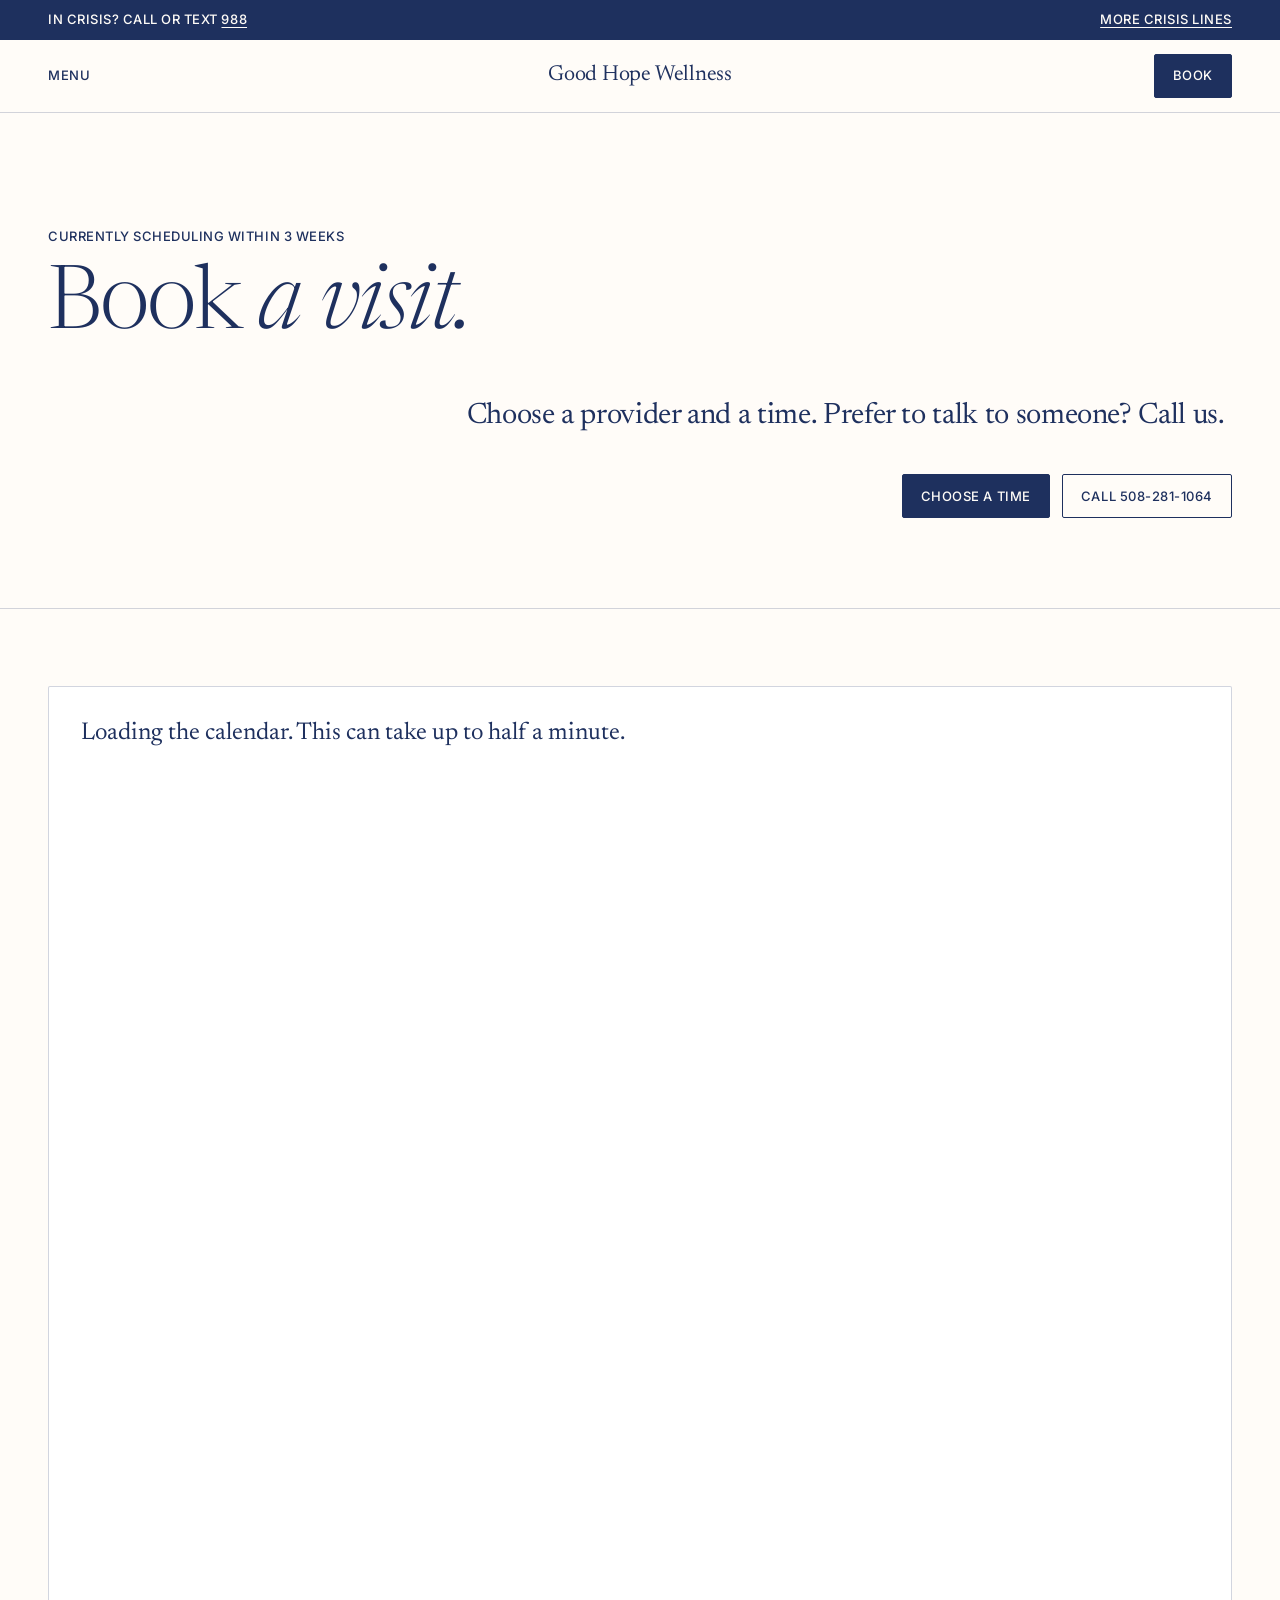
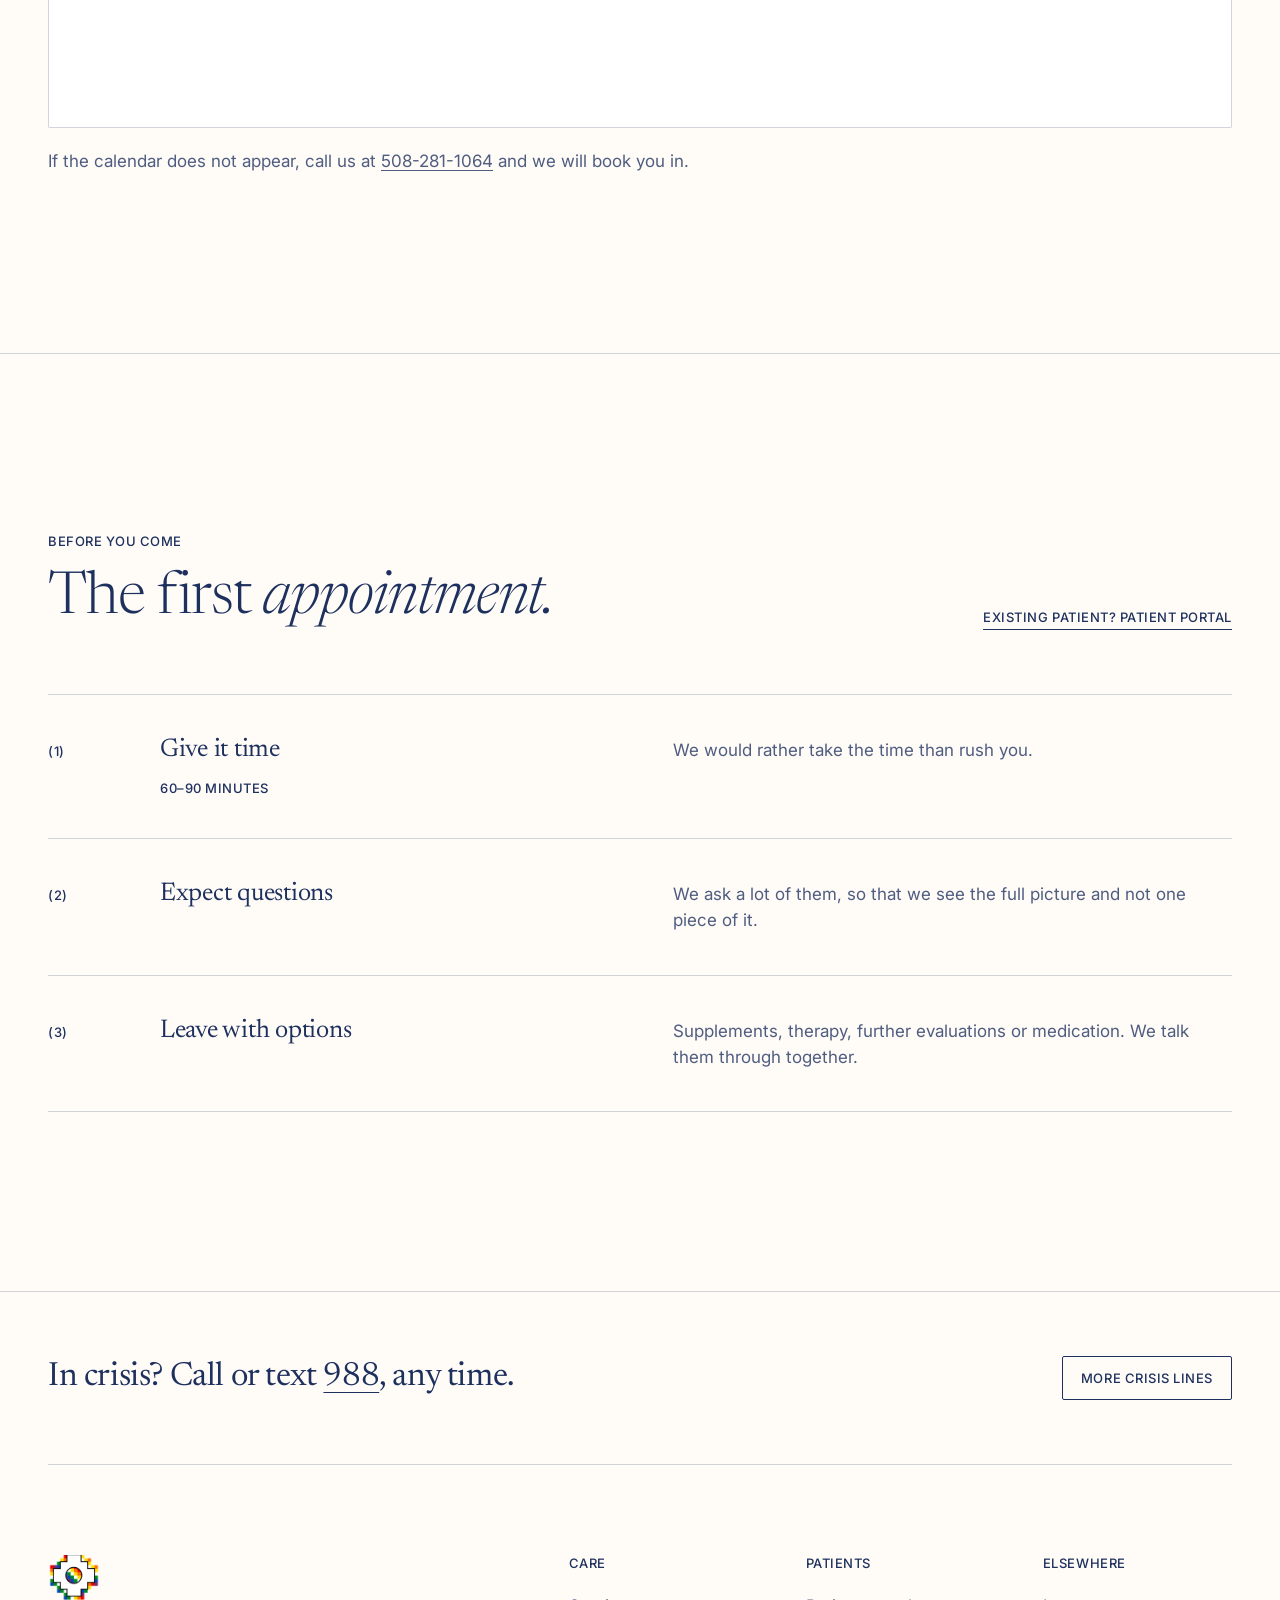
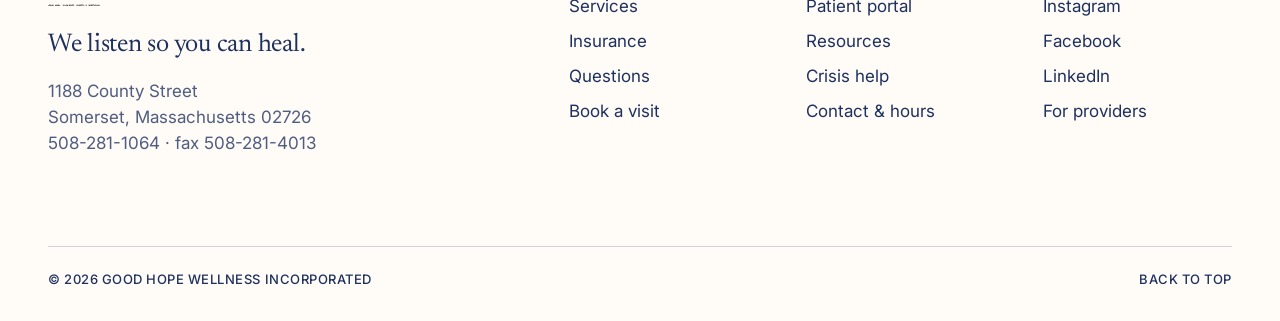
==== commit 95d831bd: "Book page: show a loading note while the calendar arrives The CharmHealth calendar can take 20 secon" ====
--- a/book/index.html
+++ b/book/index.html
@@ -47,7 +47,7 @@
 </div>
 <main id="main">
 <section class="page-head"><div class="wrap"><p class="label">Currently scheduling within 3 weeks</p><h1>Book <em>a visit.</em></h1><p class="statement">Choose a provider and a time. Prefer to talk to someone? Call us.</p><div class="actions"><a class="button" href="#calendar">Choose a time</a><a class="button button--quiet" href="tel:5082811064">Call 508-281-1064</a></div></div></section>
-<section class="section" id="calendar" style="padding-top:clamp(3rem,6vw,5rem)"><div class="wrap"><div class="embed"><iframe src="https://ehr.charmtracker.com/publicCal.sas?method=getCal&digest=7838e95bfe2f4fdbbd86c64ec9ac5cd15e74acb12c7220ab881d666d4909ad106ee57013c1a537e6d02e56f8f674a995a0ae868b6eb0918a" title="Good Hope Wellness appointment calendar"></iframe></div><p class="soft" style="margin-top:1.25rem">The calendar can take a few seconds to load. If it does not appear, call us at <a class="tlink" href="tel:5082811064">508-281-1064</a> and we will book you in.</p></div></section>
+<section class="section" id="calendar" style="padding-top:clamp(3rem,6vw,5rem)"><div class="wrap"><div class="embed"><iframe src="https://ehr.charmtracker.com/publicCal.sas?method=getCal&digest=7838e95bfe2f4fdbbd86c64ec9ac5cd15e74acb12c7220ab881d666d4909ad106ee57013c1a537e6d02e56f8f674a995a0ae868b6eb0918a" title="Good Hope Wellness appointment calendar"></iframe></div><p class="soft" style="margin-top:1.25rem">If the calendar does not appear, call us at <a class="tlink" href="tel:5082811064">508-281-1064</a> and we will book you in.</p></div></section>
 
 <section class="section section--rule">
   <div class="wrap">
--- a/assets/css/site.css
+++ b/assets/css/site.css
@@ -202,8 +202,10 @@
 .local p { color: var(--ink-soft); max-width: 26rem; }
 .local .big { color: var(--ink); margin-top: 0.75rem; }
 
-.embed { border: 1px solid var(--rule); border-radius: var(--radius); overflow: hidden; background: #fff; }
-.embed iframe { display: block; width: 100%; height: 65rem; border: 0; }
+.embed { position: relative; border: 1px solid var(--rule); border-radius: var(--radius); overflow: hidden; background: #fff; }
+/* Shown until the calendar paints over it; the calendar can take 20 seconds or more to arrive. */
+.embed::before { content: "Loading the calendar. This can take up to half a minute."; position: absolute; left: 0; right: 0; top: 0; padding: 2rem; font: 400 clamp(1.3rem, 1.9vw, 1.65rem)/1.2 var(--font-display); color: var(--ink); }
+.embed iframe { position: relative; display: block; width: 100%; height: 65rem; border: 0; }
 
 .closing .quote { margin-bottom: 2.5rem; }
 
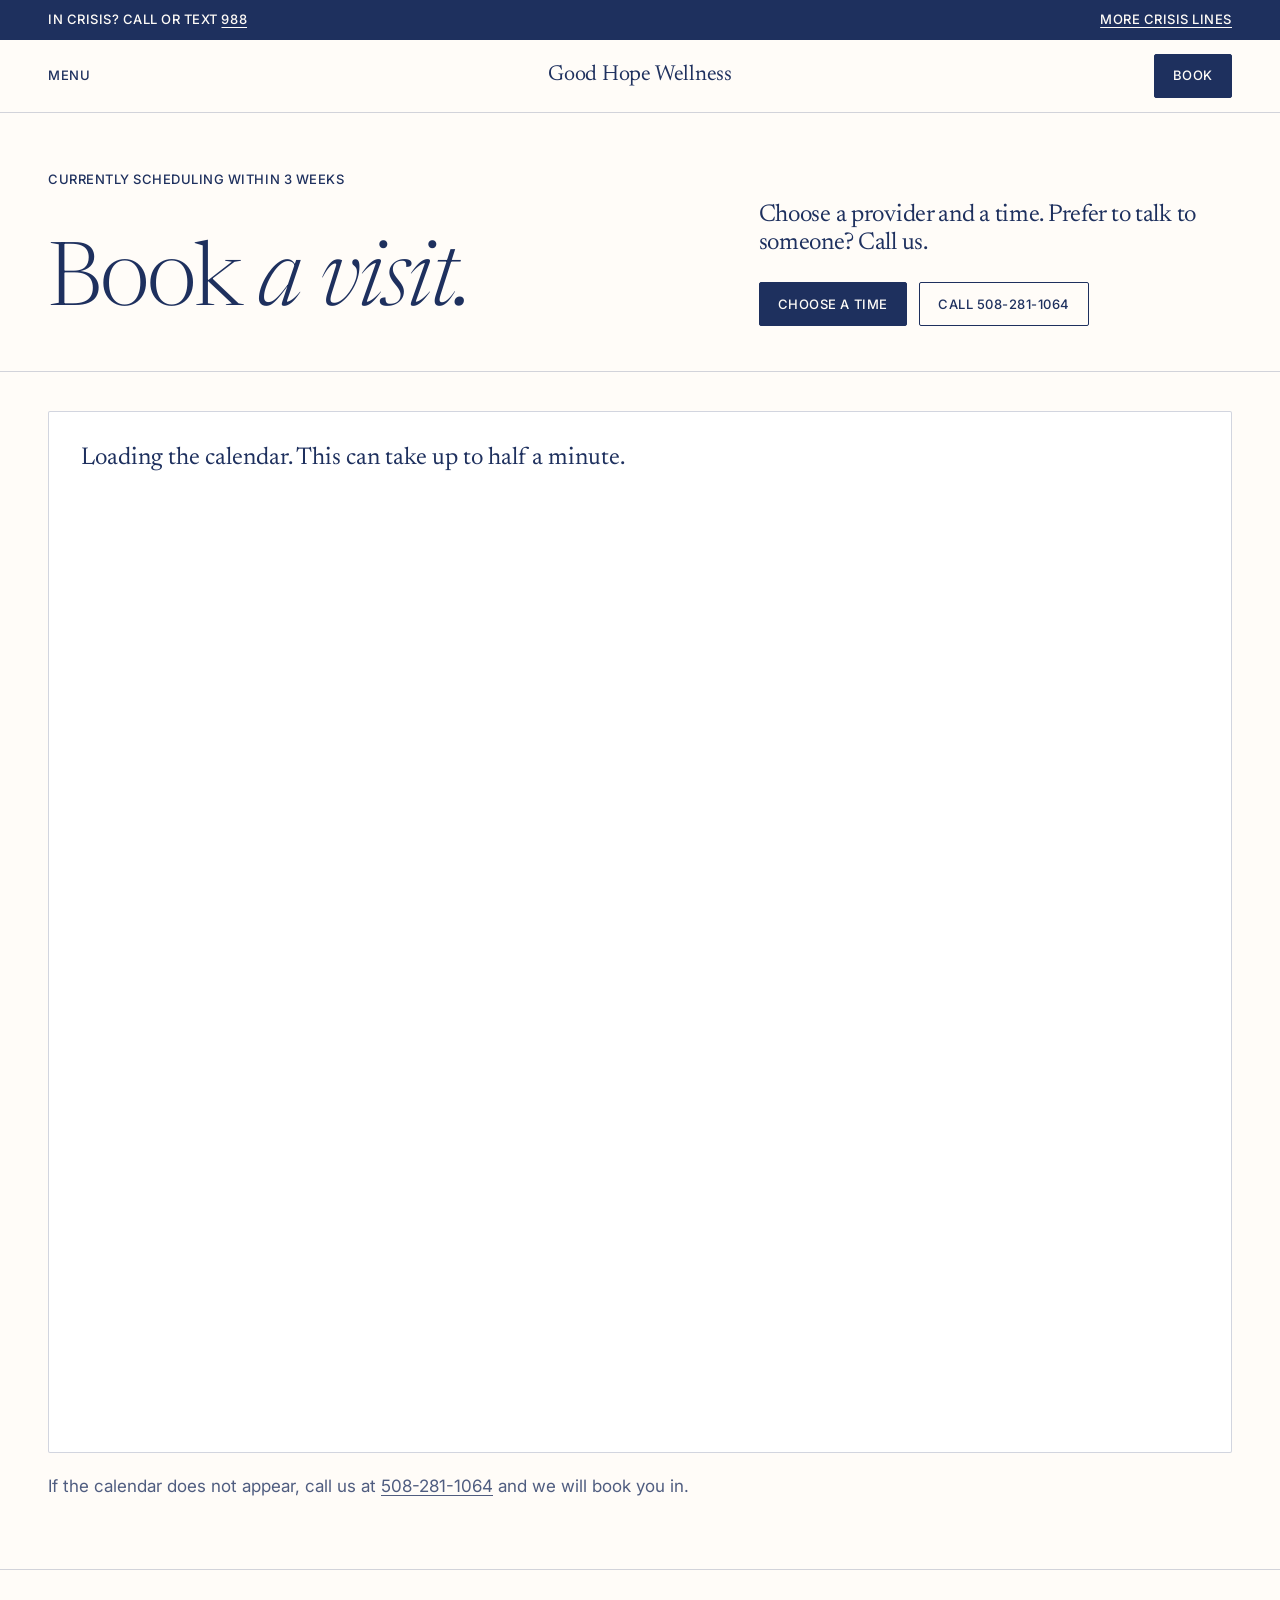
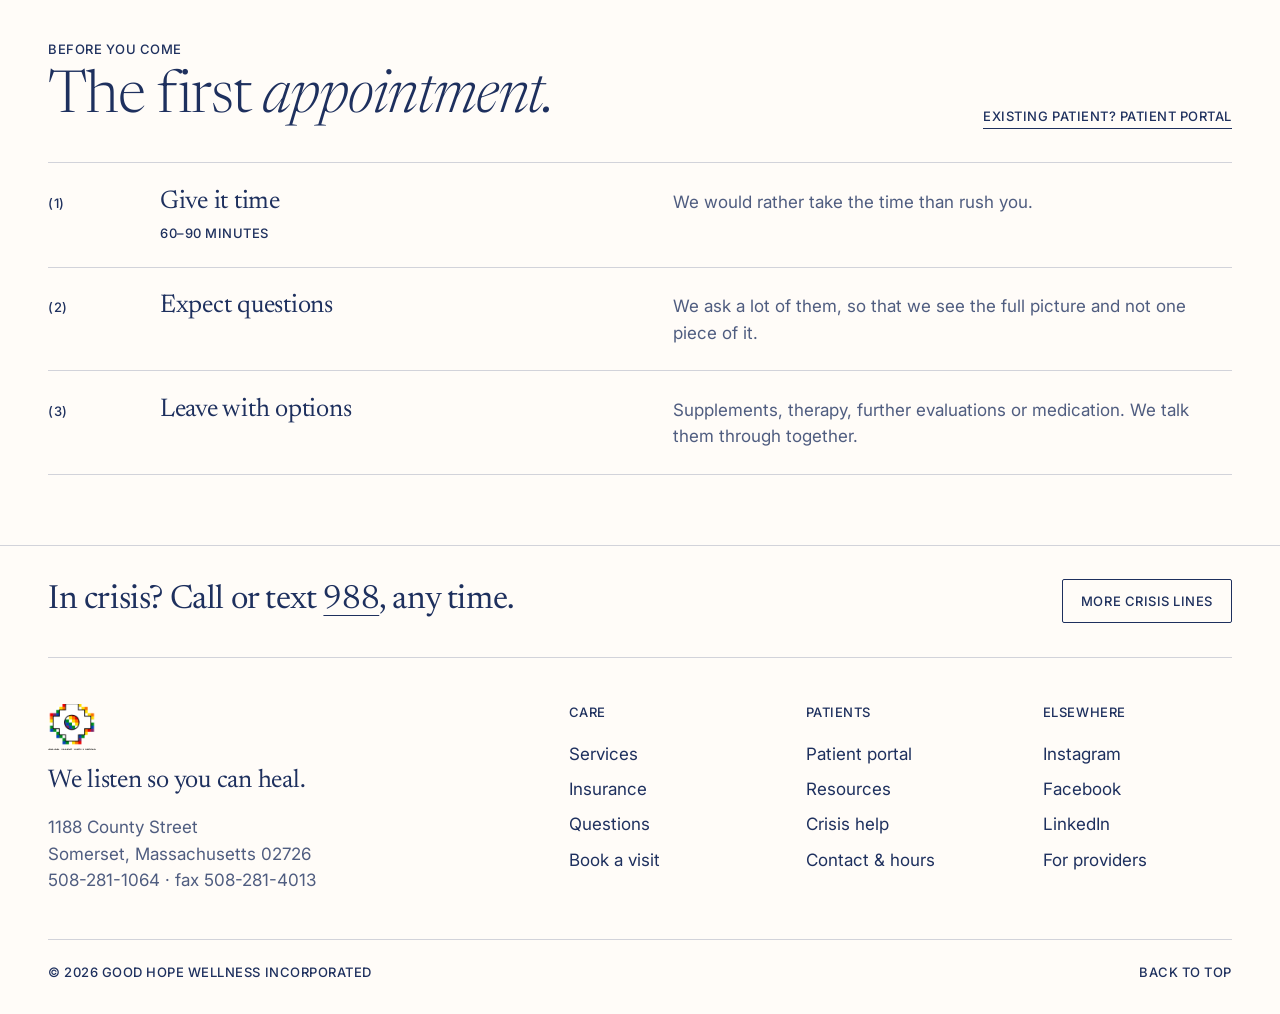
==== commit be8a79d9: "Tighten the layout: less open space Owner feedback: too much open space. Section spacing roughly hal" ====
--- a/book/index.html
+++ b/book/index.html
@@ -47,7 +47,7 @@
 </div>
 <main id="main">
 <section class="page-head"><div class="wrap"><p class="label">Currently scheduling within 3 weeks</p><h1>Book <em>a visit.</em></h1><p class="statement">Choose a provider and a time. Prefer to talk to someone? Call us.</p><div class="actions"><a class="button" href="#calendar">Choose a time</a><a class="button button--quiet" href="tel:5082811064">Call 508-281-1064</a></div></div></section>
-<section class="section" id="calendar" style="padding-top:clamp(3rem,6vw,5rem)"><div class="wrap"><div class="embed"><iframe src="https://ehr.charmtracker.com/publicCal.sas?method=getCal&digest=7838e95bfe2f4fdbbd86c64ec9ac5cd15e74acb12c7220ab881d666d4909ad106ee57013c1a537e6d02e56f8f674a995a0ae868b6eb0918a" title="Good Hope Wellness appointment calendar"></iframe></div><p class="soft" style="margin-top:1.25rem">If the calendar does not appear, call us at <a class="tlink" href="tel:5082811064">508-281-1064</a> and we will book you in.</p></div></section>
+<section class="section" id="calendar" style="padding-top:clamp(1.75rem,3vw,2.5rem)"><div class="wrap"><div class="embed"><iframe src="https://ehr.charmtracker.com/publicCal.sas?method=getCal&digest=7838e95bfe2f4fdbbd86c64ec9ac5cd15e74acb12c7220ab881d666d4909ad106ee57013c1a537e6d02e56f8f674a995a0ae868b6eb0918a" title="Good Hope Wellness appointment calendar"></iframe></div><p class="soft" style="margin-top:1.25rem">If the calendar does not appear, call us at <a class="tlink" href="tel:5082811064">508-281-1064</a> and we will book you in.</p></div></section>
 
 <section class="section section--rule">
   <div class="wrap">
--- a/assets/css/site.css
+++ b/assets/css/site.css
@@ -1,7 +1,7 @@
 /* Good Hope Wellness
    Styled to taste-vault/TASTE.md: one ink on one warm paper, a light serif for
    headlines and statements, small uppercase labels, sharp corners, 1px rules,
-   more empty space than feels necessary. Tokens are the vault's Palette A. */
+   kept compact (owner feedback, 15 Nov 2026: less open space). Tokens are the vault's Palette A. */
 
 :root {
   --ink: #1e305e;
@@ -20,7 +20,7 @@
 
   --radius: 2px;
   --gutter: clamp(1rem, 4vw, 3rem);
-  --section: clamp(5rem, 14vw, 12rem);
+  --section: clamp(2.75rem, 5.5vw, 5rem);
   --measure: 34rem;
 
   --ease: cubic-bezier(0.16, 1, 0.3, 1);
@@ -114,39 +114,41 @@
 /* ---------- sections ---------- */
 .section { padding-block: var(--section); }
 .section--rule { border-top: 1px solid var(--rule); }
-.grid { display: grid; grid-template-columns: repeat(12, minmax(0, 1fr)); column-gap: var(--gutter); row-gap: 2.5rem; }
-.aside { grid-column: 1 / span 4; }
-.main { grid-column: 6 / -1; }
-.main--wide { grid-column: 5 / -1; }
-.head { display: flex; flex-wrap: wrap; justify-content: space-between; align-items: flex-end; gap: 1.5rem 3rem; margin-bottom: clamp(2.5rem, 5vw, 4.5rem); }
-.head h2 { margin-top: 1.25rem; }
-
-.page-head { padding-block: clamp(3.5rem, 9vw, 8rem) clamp(3rem, 7vw, 6rem); border-bottom: 1px solid var(--rule); }
-.page-head h1 { margin-block: 1.25rem 0; max-width: 11em; }
-.page-head .statement { margin-top: clamp(2rem, 4vw, 3.5rem); max-width: 26em; margin-left: auto; font-size: clamp(1.35rem, 2.3vw, 2.1rem); }
-.page-head .actions { display: flex; flex-wrap: wrap; gap: 0.75rem; margin-top: 2.5rem; justify-content: flex-end; }
+.grid { display: grid; grid-template-columns: repeat(12, minmax(0, 1fr)); column-gap: var(--gutter); row-gap: 1.5rem; }
+.aside { grid-column: 1 / span 3; }
+.main { grid-column: 4 / -1; }
+.main--wide { grid-column: 4 / -1; }
+.head { display: flex; flex-wrap: wrap; justify-content: space-between; align-items: flex-end; gap: 1rem 3rem; margin-bottom: clamp(1.5rem, 2.6vw, 2.25rem); }
+.head h2 { margin-top: 0.75rem; }
+
+.page-head { padding-block: clamp(2.25rem, 4.5vw, 4rem) clamp(2rem, 3.5vw, 3rem); border-bottom: 1px solid var(--rule); }
+.page-head .wrap { display: grid; grid-template-columns: minmax(0, 7fr) minmax(0, 5fr); column-gap: var(--gutter); align-items: end; }
+.page-head .label { grid-column: 1 / -1; }
+.page-head h1 { margin-block: 0.9rem 0; grid-column: 1; grid-row: 2 / span 2; align-self: end; }
+.page-head .statement { grid-column: 2; margin-top: 0.9rem; font-size: clamp(1.25rem, 1.9vw, 1.7rem); }
+.page-head .actions { grid-column: 2; display: flex; flex-wrap: wrap; gap: 0.75rem; margin-top: 1.5rem; }
 
 .facts { display: grid; grid-template-columns: repeat(3, minmax(0, 1fr)); border-top: 1px solid var(--rule); }
-.facts li { padding: 2rem var(--gutter) 0 0; }
+.facts li { padding: 1.5rem var(--gutter) 0 0; }
 .facts li + li { border-left: 1px solid var(--rule); padding-left: var(--gutter); }
 .facts b { display: block; font: 300 clamp(2.4rem, 4.8vw, 4.25rem)/0.95 var(--font-display); letter-spacing: -0.025em; margin-bottom: 1rem; white-space: nowrap; }
 
 /* numbered rows: services, steps, lists */
 .rows { border-top: 1px solid var(--rule); }
-.rows > li { display: grid; grid-template-columns: 4rem minmax(0, 5fr) minmax(0, 6fr); column-gap: var(--gutter); row-gap: 0.75rem; padding-block: clamp(1.75rem, 3.2vw, 2.75rem); border-bottom: 1px solid var(--rule); align-items: baseline; }
+.rows > li { display: grid; grid-template-columns: 4rem minmax(0, 5fr) minmax(0, 6fr); column-gap: var(--gutter); row-gap: 0.75rem; padding-block: clamp(1.1rem, 1.9vw, 1.6rem); border-bottom: 1px solid var(--rule); align-items: baseline; }
 .rows > li > .label:first-child { padding-top: 0.35em; }
-.rows h3 + .label { display: block; margin-top: 0.9rem; }
+.rows h3 + .label { display: block; margin-top: 0.5rem; }
 .rows p { max-width: var(--measure); color: var(--ink-soft); }
 
-.plain { columns: 3; column-gap: var(--gutter); border-top: 1px solid var(--rule); padding-top: 2rem; }
-.plain li { break-inside: avoid; padding-block: 0.45rem; font: 400 clamp(1.25rem, 1.8vw, 1.55rem)/1.2 var(--font-display); }
-
-.quote { font: 300 clamp(2.1rem, 5.4vw, 4.75rem)/1 var(--font-display); letter-spacing: -0.02em; max-width: 13em; text-wrap: balance; }
+.plain { columns: 3; column-gap: var(--gutter); border-top: 1px solid var(--rule); padding-top: 1.25rem; }
+.plain li { break-inside: avoid; padding-block: 0.3rem; font: 400 clamp(1.25rem, 1.8vw, 1.55rem)/1.2 var(--font-display); }
+
+.quote { font: 300 clamp(2rem, 4.4vw, 3.9rem)/1 var(--font-display); letter-spacing: -0.02em; max-width: 16em; text-wrap: balance; }
 
 .visit { display: grid; grid-template-columns: repeat(3, minmax(0, 1fr)); border-top: 1px solid var(--rule); }
-.visit > div { padding: 2rem var(--gutter) 0 0; }
+.visit > div { padding: 1.5rem var(--gutter) 0 0; }
 .visit > div + div { border-left: 1px solid var(--rule); padding-left: var(--gutter); }
-.visit .label { display: block; margin-bottom: 1.25rem; }
+.visit .label { display: block; margin-bottom: 0.85rem; }
 .big { font: 400 clamp(1.35rem, 2vw, 1.75rem)/1.25 var(--font-display); letter-spacing: -0.01em; }
 .big a { text-decoration: none; }
 .big a:hover { text-decoration: underline; text-decoration-thickness: 1px; text-underline-offset: 0.2em; }
@@ -157,11 +159,11 @@
 /* FAQ */
 .faq { border-top: 1px solid var(--rule); }
 .faq details { border-bottom: 1px solid var(--rule); }
-.faq summary { list-style: none; cursor: pointer; display: flex; justify-content: space-between; align-items: baseline; gap: 2rem; padding-block: 1.5rem; font: 400 clamp(1.3rem, 1.9vw, 1.65rem)/1.2 var(--font-display); letter-spacing: -0.01em; }
+.faq summary { list-style: none; cursor: pointer; display: flex; justify-content: space-between; align-items: baseline; gap: 2rem; padding-block: 1.05rem; font: 400 clamp(1.25rem, 1.7vw, 1.5rem)/1.2 var(--font-display); letter-spacing: -0.01em; }
 .faq summary::-webkit-details-marker { display: none; }
 .faq summary::after { content: "+"; font: 300 1.6rem/1 var(--font-text); transition: transform var(--dur) var(--ease); }
 .faq details[open] summary::after { transform: rotate(45deg); }
-.faq details p { padding-bottom: 1.75rem; max-width: var(--measure); color: var(--ink-soft); }
+.faq details p { padding-bottom: 1.25rem; max-width: var(--measure); color: var(--ink-soft); }
 
 /* resource directory */
 .tools { position: sticky; top: 4.5rem; z-index: 20; background: var(--paper); border-bottom: 1px solid var(--rule); padding-block: 1rem; }
@@ -175,29 +177,29 @@
 .filter:hover { border-color: var(--ink); }
 .filter[aria-pressed="true"] { background: var(--ink); border-color: var(--ink); color: var(--paper); }
 .count { margin-left: auto; }
-.group { padding-block: clamp(3rem, 7vw, 6rem); border-bottom: 1px solid var(--rule); }
+.group { padding-block: clamp(2rem, 3.5vw, 3rem); border-bottom: 1px solid var(--rule); }
 .group[hidden], .res[hidden] { display: none; }
-.group .aside p { margin-top: 1.25rem; color: var(--ink-soft); max-width: 22rem; }
+.group .aside p { margin-top: 0.75rem; color: var(--ink-soft); max-width: 22rem; }
 .list { display: grid; grid-template-columns: repeat(2, minmax(0, 1fr)); column-gap: var(--gutter); border-top: 1px solid var(--rule); }
-.res { display: flex; flex-direction: column; gap: 0.3rem; padding-block: 1.25rem; border-bottom: 1px solid var(--rule); text-decoration: none; transition: opacity var(--dur) var(--ease); }
+.res { display: flex; flex-direction: column; gap: 0.25rem; padding-block: 0.9rem; border-bottom: 1px solid var(--rule); text-decoration: none; transition: opacity var(--dur) var(--ease); }
 a.res:hover { opacity: 0.6; }
-.res b { font: 400 1.3rem/1.2 var(--font-display); letter-spacing: -0.01em; }
+.res b { font: 400 1.22rem/1.2 var(--font-display); letter-spacing: -0.01em; }
 .res span { color: var(--ink-soft); font-size: 1rem; line-height: 1.45; }
 .res .label { color: var(--ink); margin-top: 0.4rem; font-size: var(--size-label); }
 .empty { padding-block: 5rem; }
 
 /* crisis: exempt from restraint */
-.nine { background: var(--ink); color: var(--paper); padding: clamp(2rem, 5vw, 4.5rem); display: grid; grid-template-columns: auto 1fr; gap: 1.5rem clamp(2rem, 6vw, 6rem); align-items: center; border-radius: var(--radius); }
-.nine .num { font: 300 clamp(6rem, 18vw, 14rem)/0.8 var(--font-display); letter-spacing: -0.04em; text-decoration: none; }
+.nine { background: var(--ink); color: var(--paper); padding: clamp(1.75rem, 3.4vw, 3rem); display: grid; grid-template-columns: auto 1fr; gap: 1.5rem clamp(2rem, 6vw, 6rem); align-items: center; border-radius: var(--radius); }
+.nine .num { font: 300 clamp(5rem, 12vw, 9.5rem)/0.8 var(--font-display); letter-spacing: -0.04em; text-decoration: none; }
 .nine .button { background: var(--paper); color: var(--ink); border-color: var(--paper); margin-top: 1.75rem; }
 .nine .button:hover { background: transparent; color: var(--paper); }
 .lines { border-top: 1px solid var(--rule); }
-.lines li { display: grid; grid-template-columns: minmax(0, 5fr) minmax(0, 7fr); gap: 0.4rem var(--gutter); padding-block: 1.4rem; border-bottom: 1px solid var(--rule); align-items: baseline; }
+.lines li { display: grid; grid-template-columns: minmax(0, 5fr) minmax(0, 7fr); gap: 0.4rem var(--gutter); padding-block: 0.95rem; border-bottom: 1px solid var(--rule); align-items: baseline; }
 .lines .who { color: var(--ink-soft); }
 .lines .how { font: 400 clamp(1.35rem, 2.1vw, 1.85rem)/1.2 var(--font-display); }
 .lines .how a, .local a.tel { text-decoration: underline; text-decoration-thickness: 1px; text-underline-offset: 0.18em; }
 .local { display: grid; grid-template-columns: repeat(2, minmax(0, 1fr)); column-gap: var(--gutter); border-top: 1px solid var(--rule); }
-.local > div { padding-block: 2rem; border-bottom: 1px solid var(--rule); }
+.local > div { padding-block: 1.4rem; border-bottom: 1px solid var(--rule); }
 .local h3 { margin-bottom: 0.75rem; }
 .local p { color: var(--ink-soft); max-width: 26rem; }
 .local .big { color: var(--ink); margin-top: 0.75rem; }
@@ -207,14 +209,14 @@
 .embed::before { content: "Loading the calendar. This can take up to half a minute."; position: absolute; left: 0; right: 0; top: 0; padding: 2rem; font: 400 clamp(1.3rem, 1.9vw, 1.65rem)/1.2 var(--font-display); color: var(--ink); }
 .embed iframe { position: relative; display: block; width: 100%; height: 65rem; border: 0; }
 
-.closing .quote { margin-bottom: 2.5rem; }
+.closing .quote { margin-bottom: 1.5rem; }
 
 /* ---------- footer ---------- */
 .site-footer { border-top: 1px solid var(--rule); }
-.foot-crisis { display: flex; flex-wrap: wrap; justify-content: space-between; align-items: center; gap: 1.5rem 3rem; padding-block: clamp(2.5rem, 5vw, 4rem); border-bottom: 1px solid var(--rule); }
+.foot-crisis { display: flex; flex-wrap: wrap; justify-content: space-between; align-items: center; gap: 1rem 3rem; padding-block: clamp(1.5rem, 2.6vw, 2.25rem); border-bottom: 1px solid var(--rule); }
 .foot-crisis .statement { font-size: clamp(1.4rem, 2.6vw, 2.25rem); }
-.foot { display: grid; grid-template-columns: minmax(0, 5fr) repeat(3, minmax(0, 2fr)); gap: 2.5rem var(--gutter); padding-block: clamp(3rem, 7vw, 6rem); }
-.foot__brand img { width: 3.25rem; margin-bottom: 1.5rem; }
+.foot { display: grid; grid-template-columns: minmax(0, 5fr) repeat(3, minmax(0, 2fr)); gap: 2rem var(--gutter); padding-block: clamp(2rem, 3.6vw, 3.25rem); }
+.foot__brand img { width: 3rem; margin-bottom: 1rem; }
 .foot__brand address { font-style: normal; margin-top: 1rem; color: var(--ink-soft); }
 .foot h2 { font: 500 var(--size-label)/1.35 var(--font-text); letter-spacing: 0.04em; text-transform: uppercase; margin-bottom: 1.25rem; }
 .foot li + li { margin-top: 0.55rem; }
@@ -231,8 +233,9 @@
 @media (max-width: 60rem) {
   .aside, .main, .main--wide { grid-column: 1 / -1; }
   .grid { row-gap: 1.75rem; }
-  .page-head .statement { margin-left: 0; }
-  .page-head .actions { justify-content: flex-start; }
+  .page-head .wrap { grid-template-columns: 1fr; }
+  .page-head h1, .page-head .statement, .page-head .actions { grid-column: 1; grid-row: auto; }
+  .page-head .statement { margin-top: 1.25rem; }
   .foot { grid-template-columns: repeat(3, minmax(0, 1fr)); }
   .foot__brand { grid-column: 1 / -1; }
   .plain { columns: 2; }
@@ -245,7 +248,7 @@
   .hero__img img { width: 100%; object-position: 53% 50%; }
   .hero__panel { position: static; width: 100%; padding: 2rem var(--gutter) 2.5rem; border-bottom: 1px solid var(--rule); }
   .facts, .visit { grid-template-columns: 1fr; }
-  .facts li, .visit > div { padding: 1.75rem 0; }
+  .facts li, .visit > div { padding: 1.25rem 0; }
   .facts li + li, .visit > div + div { border-left: 0; padding-left: 0; border-top: 1px solid var(--rule); }
   .rows > li { grid-template-columns: 2.75rem minmax(0, 1fr); }
   .rows > li > p { grid-column: 2; }
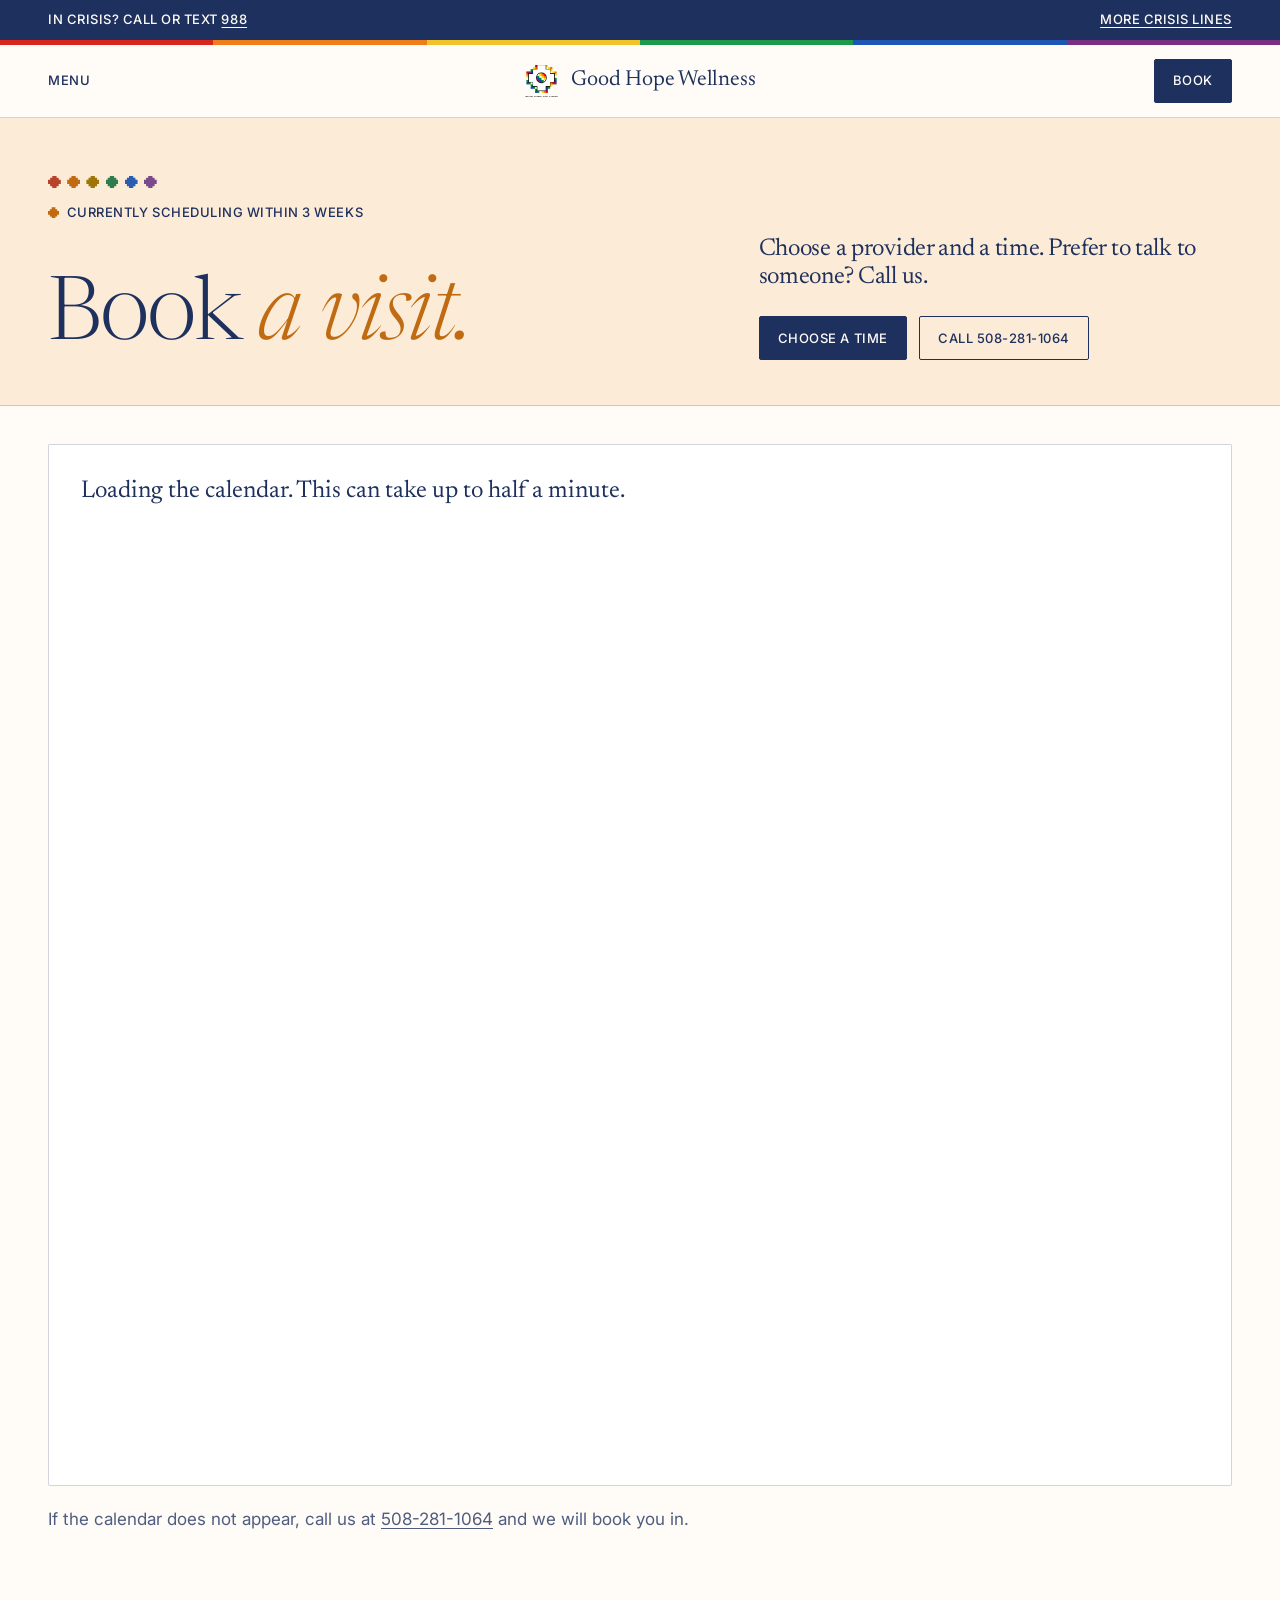
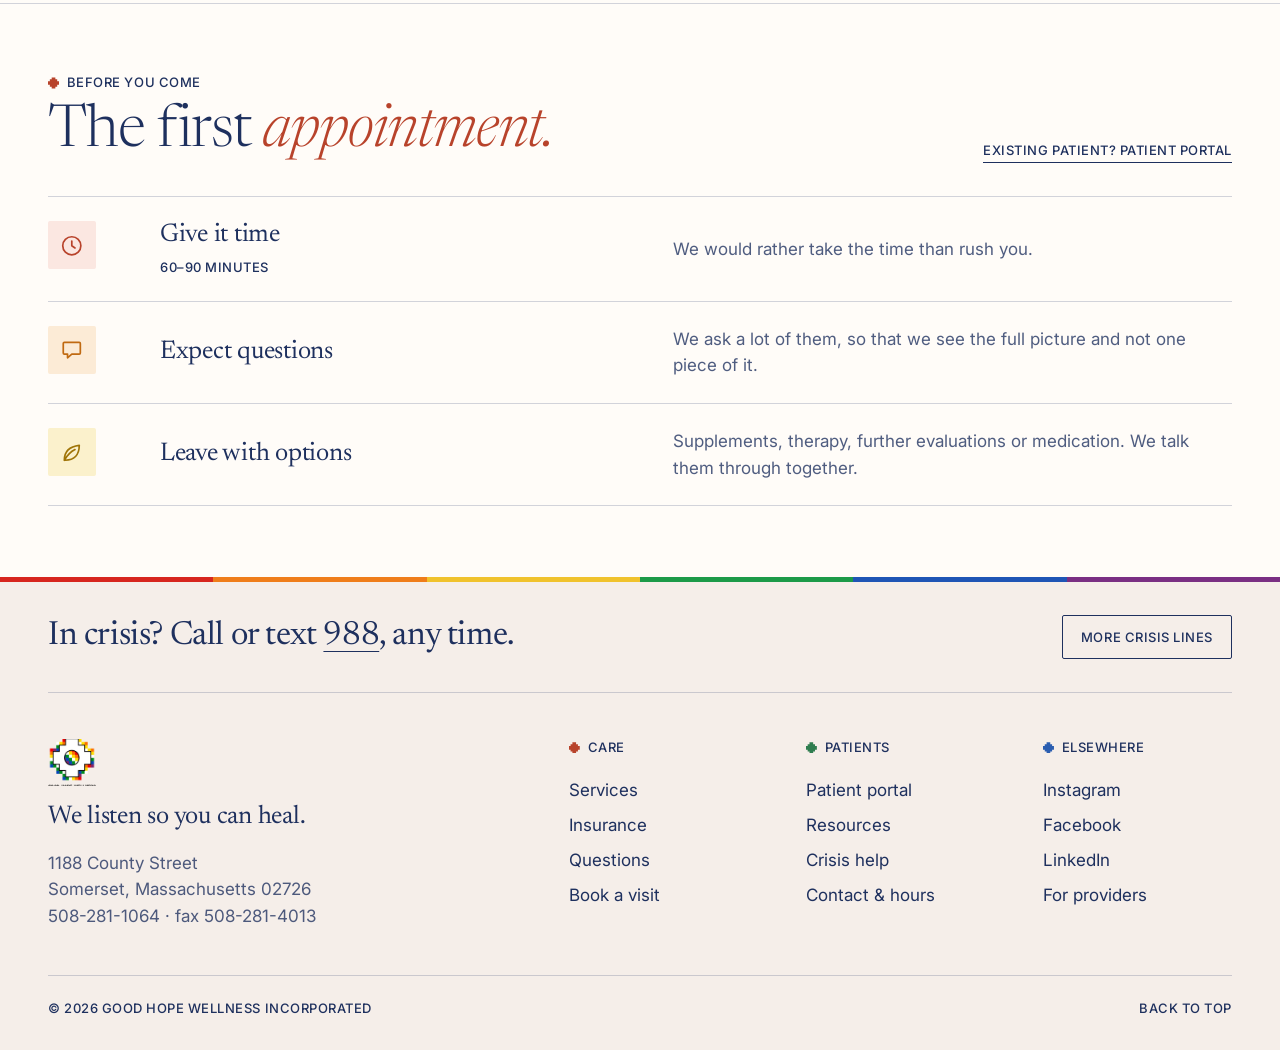
==== commit 75e1e9c8: "Add colour and small graphics Owner feedback: needs more colour and small graphics. Six accent hues " ====
--- a/book/index.html
+++ b/book/index.html
@@ -25,10 +25,11 @@
     <a class="label" href="../crisis/">More crisis lines</a>
   </div>
 </div>
+<div class="stripe" aria-hidden="true"></div>
 <header class="site-header">
   <div class="wrap bar">
     <a class="menu-btn label" href="#footer" role="button" data-menu-open aria-controls="menu" aria-expanded="false">Menu</a>
-    <a class="wordmark" href="../">Good Hope Wellness</a>
+    <a class="wordmark" href="../"><img src="../assets/img/mark.png" alt="" width="240" height="233">Good Hope Wellness</a>
     <a class="button" href="../book/">Book</a>
   </div>
 </header>
@@ -46,21 +47,22 @@
   </div>
 </div>
 <main id="main">
-<section class="page-head"><div class="wrap"><p class="label">Currently scheduling within 3 weeks</p><h1>Book <em>a visit.</em></h1><p class="statement">Choose a provider and a time. Prefer to talk to someone? Call us.</p><div class="actions"><a class="button" href="#calendar">Choose a time</a><a class="button button--quiet" href="tel:5082811064">Call 508-281-1064</a></div></div></section>
+<section class="page-head c2"><div class="wrap"><div class="marks" aria-hidden="true"><span class="mark c1"></span><span class="mark c2"></span><span class="mark c3"></span><span class="mark c4"></span><span class="mark c5"></span><span class="mark c6"></span></div><p class="label"><span class="mark"></span>Currently scheduling within 3 weeks</p><h1>Book <em>a visit.</em></h1><p class="statement">Choose a provider and a time. Prefer to talk to someone? Call us.</p><div class="actions"><a class="button" href="#calendar">Choose a time</a><a class="button button--quiet" href="tel:5082811064">Call 508-281-1064</a></div></div></section>
 <section class="section" id="calendar" style="padding-top:clamp(1.75rem,3vw,2.5rem)"><div class="wrap"><div class="embed"><iframe src="https://ehr.charmtracker.com/publicCal.sas?method=getCal&digest=7838e95bfe2f4fdbbd86c64ec9ac5cd15e74acb12c7220ab881d666d4909ad106ee57013c1a537e6d02e56f8f674a995a0ae868b6eb0918a" title="Good Hope Wellness appointment calendar"></iframe></div><p class="soft" style="margin-top:1.25rem">If the calendar does not appear, call us at <a class="tlink" href="tel:5082811064">508-281-1064</a> and we will book you in.</p></div></section>
 
 <section class="section section--rule">
   <div class="wrap">
-    <div class="head rise">
-      <div><p class="label">Before you come</p><h2>The first <em>appointment.</em></h2></div>
+    <div class="head rise c1">
+      <div><p class="label"><span class="mark"></span>Before you come</p><h2>The first <em>appointment.</em></h2></div>
       <a class="label go" href="https://phr.charmtracker.com/login.sas?FACILITY_ID=18271991c0b58703e4a620fef637b2057838e95bfe2f4fdb98ee2e5ce9d5cc8ac81b440bc8a53a00" target="_blank" rel="noopener">Existing patient? Patient portal</a>
     </div>
-    <ol class="rows"><li class="rise"><span class="label">(1)</span><div><h3>Give it time</h3><span class="label">60–90 minutes</span></div><p>We would rather take the time than rush you.</p></li><li class="rise"><span class="label">(2)</span><div><h3>Expect questions</h3></div><p>We ask a lot of them, so that we see the full picture and not one piece of it.</p></li><li class="rise"><span class="label">(3)</span><div><h3>Leave with options</h3></div><p>Supplements, therapy, further evaluations or medication. We talk them through together.</p></li></ol>
+    <ol class="rows rows--ico"><li class="rise"><span class="ico c1" aria-hidden="true"><svg viewBox="0 0 24 24" fill="none" stroke="currentColor" stroke-width="1.6" stroke-linecap="round" stroke-linejoin="round"><circle cx="12" cy="12" r="8.5"/><path d="M12 7.5V12l3 2"/></svg></span><div><h3>Give it time</h3><span class="label">60–90 minutes</span></div><p>We would rather take the time than rush you.</p></li><li class="rise"><span class="ico c2" aria-hidden="true"><svg viewBox="0 0 24 24" fill="none" stroke="currentColor" stroke-width="1.6" stroke-linecap="round" stroke-linejoin="round"><path d="M5 5h14a1 1 0 0 1 1 1v9a1 1 0 0 1-1 1h-7l-4 3.5V16H5a1 1 0 0 1-1-1V6a1 1 0 0 1 1-1Z"/></svg></span><div><h3>Expect questions</h3></div><p>We ask a lot of them, so that we see the full picture and not one piece of it.</p></li><li class="rise"><span class="ico c3" aria-hidden="true"><svg viewBox="0 0 24 24" fill="none" stroke="currentColor" stroke-width="1.6" stroke-linecap="round" stroke-linejoin="round"><path d="M5 19c0-8 5-13 14-14 0 9-5 14-13 14ZM5 19c3-5 6-8 10-10"/></svg></span><div><h3>Leave with options</h3></div><p>Supplements, therapy, further evaluations or medication. We talk them through together.</p></li></ol>
   </div>
 </section>
 
 </main>
 <footer class="site-footer" id="footer">
+  <div class="stripe" aria-hidden="true"></div>
   <div class="wrap">
     <div class="foot-crisis">
       <p class="statement">In crisis? Call or text <a class="tlink" href="tel:988">988</a>, any time.</p>
@@ -72,17 +74,17 @@
         <p class="big">We listen so you can heal.</p>
         <address>1188 County Street<br>Somerset, Massachusetts 02726<br><a href="tel:5082811064">508-281-1064</a> · fax 508-281-4013</address>
       </div>
-      <div><h2>Care</h2><ul>
+      <div><h2><span class="mark c1"></span>Care</h2><ul>
         <li><a href="../care/">Services</a></li>
         <li><a href="../care/#insurance">Insurance</a></li>
         <li><a href="../care/#questions">Questions</a></li>
         <li><a href="../book/">Book a visit</a></li></ul></div>
-      <div><h2>Patients</h2><ul>
+      <div><h2><span class="mark c4"></span>Patients</h2><ul>
         <li><a href="https://phr.charmtracker.com/login.sas?FACILITY_ID=18271991c0b58703e4a620fef637b2057838e95bfe2f4fdb98ee2e5ce9d5cc8ac81b440bc8a53a00" target="_blank" rel="noopener">Patient portal</a></li>
         <li><a href="../resources/">Resources</a></li>
         <li><a href="../crisis/">Crisis help</a></li>
         <li><a href="../contact/">Contact &amp; hours</a></li></ul></div>
-      <div><h2>Elsewhere</h2><ul>
+      <div><h2><span class="mark c5"></span>Elsewhere</h2><ul>
         <li><a href="https://www.instagram.com/goodhopewellness" target="_blank" rel="noopener">Instagram</a></li>
         <li><a href="https://www.facebook.com/GoodHopeWellnessInc" target="_blank" rel="noopener">Facebook</a></li>
         <li><a href="https://www.linkedin.com/company/good-hope-wellness-incorporated" target="_blank" rel="noopener">LinkedIn</a></li>
--- a/assets/css/site.css
+++ b/assets/css/site.css
@@ -1,6 +1,7 @@
 /* Good Hope Wellness
-   Styled to taste-vault/TASTE.md: one ink on one warm paper, a light serif for
+   Styled to taste-vault/TASTE.md: navy ink on warm paper, a light serif for
    headlines and statements, small uppercase labels, sharp corners, 1px rules,
+   plus colour and small graphics drawn from the logo's rainbow (owner feedback, 16 Nov 2026),
    kept compact (owner feedback, 15 Nov 2026: less open space). Tokens are the vault's Palette A. */
 
 :root {
@@ -49,6 +50,31 @@
 .sr { position: absolute; width: 1px; height: 1px; overflow: hidden; clip-path: inset(50%); white-space: nowrap; }
 
 .wrap { max-width: 96rem; margin-inline: auto; padding-inline: var(--gutter); }
+
+/* ---------- colour: the six hues of the logo, toned to pass contrast on the paper ---------- */
+.c1, .c1 ~ .main, .c1 ~ .main--wide { --c: #b8432b; --t: #fbe7e1; }
+.c2, .c2 ~ .main, .c2 ~ .main--wide { --c: #c06a12; --t: #fcebd6; }
+.c3, .c3 ~ .main, .c3 ~ .main--wide { --c: #a07508; --t: #fbf1cc; }
+.c4, .c4 ~ .main, .c4 ~ .main--wide { --c: #2f7d4f; --t: #e2f1e7; }
+.c5, .c5 ~ .main, .c5 ~ .main--wide { --c: #2a5db0; --t: #e3ecf9; }
+.c6, .c6 ~ .main, .c6 ~ .main--wide { --c: #7a4a8c; --t: #f0e6f4; }
+
+.stripe { height: 5px; background: linear-gradient(90deg, #d7261e 0 16.66%, #ef7d1a 0 33.33%, #f0c22c 0 50%, #1c9a48 0 66.66%, #1f55b5 0 83.33%, #7a2f83 0); }
+
+/* the stepped cross from the logo, as a small mark */
+.mark { display: inline-block; width: 0.85em; height: 0.85em; margin-right: 0.6em; vertical-align: -0.08em; background: var(--c, var(--ink));
+  clip-path: polygon(33.33% 0, 66.67% 0, 66.67% 16.67%, 83.33% 16.67%, 83.33% 33.33%, 100% 33.33%, 100% 66.67%, 83.33% 66.67%, 83.33% 83.33%, 66.67% 83.33%, 66.67% 100%, 33.33% 100%, 33.33% 83.33%, 16.67% 83.33%, 16.67% 66.67%, 0 66.67%, 0 33.33%, 16.67% 33.33%, 16.67% 16.67%, 33.33% 16.67%); }
+.marks { display: flex; gap: 0.4rem; }
+.marks .mark { width: 0.8rem; height: 0.8rem; margin: 0; }
+
+.ico { display: grid; place-items: center; width: 3rem; height: 3rem; flex: none; background: var(--t, var(--paper-2)); color: var(--c, var(--ink)); border-radius: var(--radius); }
+.ico svg { width: 1.6rem; height: 1.6rem; }
+.ico.num { font: 400 1.7rem/1 var(--font-display); }
+.ico--lg { display: inline-grid; width: 1.15em; height: 1.15em; vertical-align: -0.2em; margin-right: 0.35em; }
+.ico--lg svg { width: 0.72em; height: 0.72em; }
+.tick { width: 1.05rem; height: 1.05rem; flex: none; color: #2f7d4f; margin-top: 0.28em; }
+
+h1 em, h2 em, .quote em { color: var(--c, #b8432b); }
 
 /* ---------- type ---------- */
 h1, .display {
@@ -90,7 +116,8 @@
 .bar > :last-child { justify-self: end; }
 .menu-btn { justify-self: start; background: none; border: 0; padding: 0.9em 0; cursor: pointer; text-decoration: none; min-height: 2.75rem; display: inline-flex; align-items: center; }
 .menu-btn:hover { opacity: 0.6; }
-.wordmark { font: 400 clamp(1.15rem, 1.7vw, 1.5rem)/1 var(--font-display); letter-spacing: -0.01em; text-decoration: none; white-space: nowrap; }
+.wordmark { display: inline-flex; align-items: center; gap: 0.6em; font: 400 clamp(1.15rem, 1.7vw, 1.5rem)/1 var(--font-display); letter-spacing: -0.01em; text-decoration: none; white-space: nowrap; }
+.wordmark img { width: 2.1rem; height: auto; }
 
 .menu { position: fixed; inset: 0; z-index: 60; background: var(--paper); overflow-y: auto; opacity: 0; visibility: hidden; transition: opacity var(--dur) var(--ease), visibility var(--dur); }
 .menu.open { opacity: 1; visibility: visible; }
@@ -100,15 +127,19 @@
 .menu nav:hover a { opacity: 0.45; }
 .menu nav a:hover, .menu nav a:focus-visible { opacity: 1; }
 .menu nav a[aria-current="page"] { font-style: italic; }
+.menu nav a:nth-child(6n+1) .label { color: #b8432b; } .menu nav a:nth-child(6n+2) .label { color: #c06a12; } .menu nav a:nth-child(6n+3) .label { color: #a07508; }
+.menu nav a:nth-child(6n+4) .label { color: #2f7d4f; } .menu nav a:nth-child(6n+5) .label { color: #2a5db0; } .menu nav a:nth-child(6n) .label { color: #7a4a8c; }
 .menu__foot { display: flex; flex-wrap: wrap; gap: 0.6rem 2.5rem; padding-block: 1.5rem 2.5rem; border-top: 1px solid var(--rule); }
 .menu__foot a { text-decoration: none; }
 
 /* ---------- hero ---------- */
-.hero { position: relative; height: calc(100svh - 7.4rem); min-height: 34rem; max-height: 62rem; overflow: hidden; }
+.hero { position: relative; height: calc(100svh - 7.7rem); min-height: 34rem; max-height: 62rem; overflow: hidden; }
 .hero__img { position: absolute; inset: 0; background: var(--paper-2); }
 .hero__img img { position: absolute; inset: 0; width: 128%; max-width: none; height: 100%; object-fit: cover; object-position: 0 56%; }
 .hero__panel { position: absolute; left: 0; bottom: 0; background: var(--paper); padding: clamp(1.75rem, 3.4vw, 3.25rem) clamp(1.75rem, 4vw, 4rem) clamp(1.75rem, 3.4vw, 3rem) var(--gutter); width: min(46rem, 58%); }
 .hero__panel h1 { margin-block: 1.1rem 2rem; }
+.hero__panel .marks { margin-bottom: 1.1rem; }
+.hero__panel .marks .mark { width: 1rem; height: 1rem; }
 .hero__row { display: flex; flex-wrap: wrap; align-items: center; gap: 1rem 1.75rem; }
 
 /* ---------- sections ---------- */
@@ -123,32 +154,40 @@
 
 .page-head { padding-block: clamp(2.25rem, 4.5vw, 4rem) clamp(2rem, 3.5vw, 3rem); border-bottom: 1px solid var(--rule); }
 .page-head .wrap { display: grid; grid-template-columns: minmax(0, 7fr) minmax(0, 5fr); column-gap: var(--gutter); align-items: end; }
-.page-head .label { grid-column: 1 / -1; }
-.page-head h1 { margin-block: 0.9rem 0; grid-column: 1; grid-row: 2 / span 2; align-self: end; }
-.page-head .statement { grid-column: 2; margin-top: 0.9rem; font-size: clamp(1.25rem, 1.9vw, 1.7rem); }
-.page-head .actions { grid-column: 2; display: flex; flex-wrap: wrap; gap: 0.75rem; margin-top: 1.5rem; }
-
-.facts { display: grid; grid-template-columns: repeat(3, minmax(0, 1fr)); border-top: 1px solid var(--rule); }
-.facts li { padding: 1.5rem var(--gutter) 0 0; }
-.facts li + li { border-left: 1px solid var(--rule); padding-left: var(--gutter); }
+.page-head .marks { grid-column: 1 / -1; grid-row: 1; margin-bottom: 1rem; }
+.page-head .label { grid-column: 1 / -1; grid-row: 2; }
+.page-head { background: var(--t); }
+.page-head h1 { margin-block: 0.9rem 0; grid-column: 1; grid-row: 3 / span 2; align-self: end; }
+.page-head .statement { grid-column: 2; grid-row: 3; margin-top: 0.9rem; font-size: clamp(1.25rem, 1.9vw, 1.7rem); }
+.page-head .actions { grid-column: 2; grid-row: 4; display: flex; flex-wrap: wrap; gap: 0.75rem; margin-top: 1.5rem; }
+
+.facts { display: grid; grid-template-columns: repeat(3, minmax(0, 1fr)); gap: 0.75rem; }
+.facts li { padding: 1.5rem; background: var(--t); border-radius: var(--radius); }
+.facts .ico { background: var(--paper); margin-bottom: 1.1rem; }
+.facts b { color: var(--c); }
 .facts b { display: block; font: 300 clamp(2.4rem, 4.8vw, 4.25rem)/0.95 var(--font-display); letter-spacing: -0.025em; margin-bottom: 1rem; white-space: nowrap; }
 
 /* numbered rows: services, steps, lists */
 .rows { border-top: 1px solid var(--rule); }
 .rows > li { display: grid; grid-template-columns: 4rem minmax(0, 5fr) minmax(0, 6fr); column-gap: var(--gutter); row-gap: 0.75rem; padding-block: clamp(1.1rem, 1.9vw, 1.6rem); border-bottom: 1px solid var(--rule); align-items: baseline; }
 .rows > li > .label:first-child { padding-top: 0.35em; }
+.rows--ico > li { align-items: center; }
+.rows--ico > li > .ico { align-self: start; }
 .rows h3 + .label { display: block; margin-top: 0.5rem; }
 .rows p { max-width: var(--measure); color: var(--ink-soft); }
 
 .plain { columns: 3; column-gap: var(--gutter); border-top: 1px solid var(--rule); padding-top: 1.25rem; }
-.plain li { break-inside: avoid; padding-block: 0.3rem; font: 400 clamp(1.25rem, 1.8vw, 1.55rem)/1.2 var(--font-display); }
-
+.plain li { display: flex; gap: 0.6rem; break-inside: avoid; padding-block: 0.3rem; font: 400 clamp(1.25rem, 1.8vw, 1.55rem)/1.2 var(--font-display); }
+
+.band { background: #e3ecf9; }
+.closing { background: #fbf1cc; }
 .quote { font: 300 clamp(2rem, 4.4vw, 3.9rem)/1 var(--font-display); letter-spacing: -0.02em; max-width: 16em; text-wrap: balance; }
 
 .visit { display: grid; grid-template-columns: repeat(3, minmax(0, 1fr)); border-top: 1px solid var(--rule); }
 .visit > div { padding: 1.5rem var(--gutter) 0 0; }
 .visit > div + div { border-left: 1px solid var(--rule); padding-left: var(--gutter); }
 .visit .label { display: block; margin-bottom: 0.85rem; }
+.visit .ico { margin-bottom: 1rem; }
 .big { font: 400 clamp(1.35rem, 2vw, 1.75rem)/1.25 var(--font-display); letter-spacing: -0.01em; }
 .big a { text-decoration: none; }
 .big a:hover { text-decoration: underline; text-decoration-thickness: 1px; text-underline-offset: 0.2em; }
@@ -176,9 +215,13 @@
 .filter { border: 1px solid var(--rule); background: transparent; border-radius: var(--radius); padding: 0.75em 1em; cursor: pointer; min-height: 2.5rem; transition: background var(--dur) var(--ease), color var(--dur) var(--ease), border-color var(--dur) var(--ease); }
 .filter:hover { border-color: var(--ink); }
 .filter[aria-pressed="true"] { background: var(--ink); border-color: var(--ink); color: var(--paper); }
+.filter:nth-child(6n+2):not([aria-pressed="true"]) { background: #fbe7e1; } .filter:nth-child(6n+3):not([aria-pressed="true"]) { background: #fcebd6; } .filter:nth-child(6n+4):not([aria-pressed="true"]) { background: #fbf1cc; }
+.filter:nth-child(6n+5):not([aria-pressed="true"]) { background: #e2f1e7; } .filter:nth-child(6n):not([aria-pressed="true"]) { background: #e3ecf9; } .filter:nth-child(6n+1):not(:first-child):not([aria-pressed="true"]) { background: #f0e6f4; }
 .count { margin-left: auto; }
 .group { padding-block: clamp(2rem, 3.5vw, 3rem); border-bottom: 1px solid var(--rule); }
 .group[hidden], .res[hidden] { display: none; }
+.group .aside .ico { margin-bottom: 1rem; }
+.group .aside h2 { color: var(--c); }
 .group .aside p { margin-top: 0.75rem; color: var(--ink-soft); max-width: 22rem; }
 .list { display: grid; grid-template-columns: repeat(2, minmax(0, 1fr)); column-gap: var(--gutter); border-top: 1px solid var(--rule); }
 .res { display: flex; flex-direction: column; gap: 0.25rem; padding-block: 0.9rem; border-bottom: 1px solid var(--rule); text-decoration: none; transition: opacity var(--dur) var(--ease); }
@@ -190,7 +233,7 @@
 
 /* crisis: exempt from restraint */
 .nine { background: var(--ink); color: var(--paper); padding: clamp(1.75rem, 3.4vw, 3rem); display: grid; grid-template-columns: auto 1fr; gap: 1.5rem clamp(2rem, 6vw, 6rem); align-items: center; border-radius: var(--radius); }
-.nine .num { font: 300 clamp(5rem, 12vw, 9.5rem)/0.8 var(--font-display); letter-spacing: -0.04em; text-decoration: none; }
+.nine .num { color: #f0c22c; font: 300 clamp(5rem, 12vw, 9.5rem)/0.8 var(--font-display); letter-spacing: -0.04em; text-decoration: none; }
 .nine .button { background: var(--paper); color: var(--ink); border-color: var(--paper); margin-top: 1.75rem; }
 .nine .button:hover { background: transparent; color: var(--paper); }
 .lines { border-top: 1px solid var(--rule); }
@@ -201,6 +244,8 @@
 .local { display: grid; grid-template-columns: repeat(2, minmax(0, 1fr)); column-gap: var(--gutter); border-top: 1px solid var(--rule); }
 .local > div { padding-block: 1.4rem; border-bottom: 1px solid var(--rule); }
 .local h3 { margin-bottom: 0.75rem; }
+.local > div { border-left: 4px solid var(--lc, var(--ink)); padding-left: 1.25rem; }
+.local > div:nth-child(1) { --lc: #b8432b; } .local > div:nth-child(2) { --lc: #c06a12; } .local > div:nth-child(3) { --lc: #2f7d4f; } .local > div:nth-child(4) { --lc: #2a5db0; }
 .local p { color: var(--ink-soft); max-width: 26rem; }
 .local .big { color: var(--ink); margin-top: 0.75rem; }
 
@@ -212,12 +257,13 @@
 .closing .quote { margin-bottom: 1.5rem; }
 
 /* ---------- footer ---------- */
-.site-footer { border-top: 1px solid var(--rule); }
+.site-footer { border-top: 0; }
 .foot-crisis { display: flex; flex-wrap: wrap; justify-content: space-between; align-items: center; gap: 1rem 3rem; padding-block: clamp(1.5rem, 2.6vw, 2.25rem); border-bottom: 1px solid var(--rule); }
 .foot-crisis .statement { font-size: clamp(1.4rem, 2.6vw, 2.25rem); }
 .foot { display: grid; grid-template-columns: minmax(0, 5fr) repeat(3, minmax(0, 2fr)); gap: 2rem var(--gutter); padding-block: clamp(2rem, 3.6vw, 3.25rem); }
 .foot__brand img { width: 3rem; margin-bottom: 1rem; }
 .foot__brand address { font-style: normal; margin-top: 1rem; color: var(--ink-soft); }
+.site-footer { background: var(--paper-2); }
 .foot h2 { font: 500 var(--size-label)/1.35 var(--font-text); letter-spacing: 0.04em; text-transform: uppercase; margin-bottom: 1.25rem; }
 .foot li + li { margin-top: 0.55rem; }
 .foot a { text-decoration: none; }
@@ -234,7 +280,7 @@
   .aside, .main, .main--wide { grid-column: 1 / -1; }
   .grid { row-gap: 1.75rem; }
   .page-head .wrap { grid-template-columns: 1fr; }
-  .page-head h1, .page-head .statement, .page-head .actions { grid-column: 1; grid-row: auto; }
+  .page-head .marks, .page-head .label, .page-head h1, .page-head .statement, .page-head .actions { grid-column: 1; grid-row: auto; }
   .page-head .statement { margin-top: 1.25rem; }
   .foot { grid-template-columns: repeat(3, minmax(0, 1fr)); }
   .foot__brand { grid-column: 1 / -1; }
@@ -248,8 +294,9 @@
   .hero__img img { width: 100%; object-position: 53% 50%; }
   .hero__panel { position: static; width: 100%; padding: 2rem var(--gutter) 2.5rem; border-bottom: 1px solid var(--rule); }
   .facts, .visit { grid-template-columns: 1fr; }
-  .facts li, .visit > div { padding: 1.25rem 0; }
-  .facts li + li, .visit > div + div { border-left: 0; padding-left: 0; border-top: 1px solid var(--rule); }
+  .facts li { padding: 1.25rem; }
+  .visit > div { padding: 1.25rem 0; }
+  .visit > div + div { border-left: 0; padding-left: 0; border-top: 1px solid var(--rule); }
   .rows > li { grid-template-columns: 2.75rem minmax(0, 1fr); }
   .rows > li > p { grid-column: 2; }
   .list, .local { grid-template-columns: 1fr; }
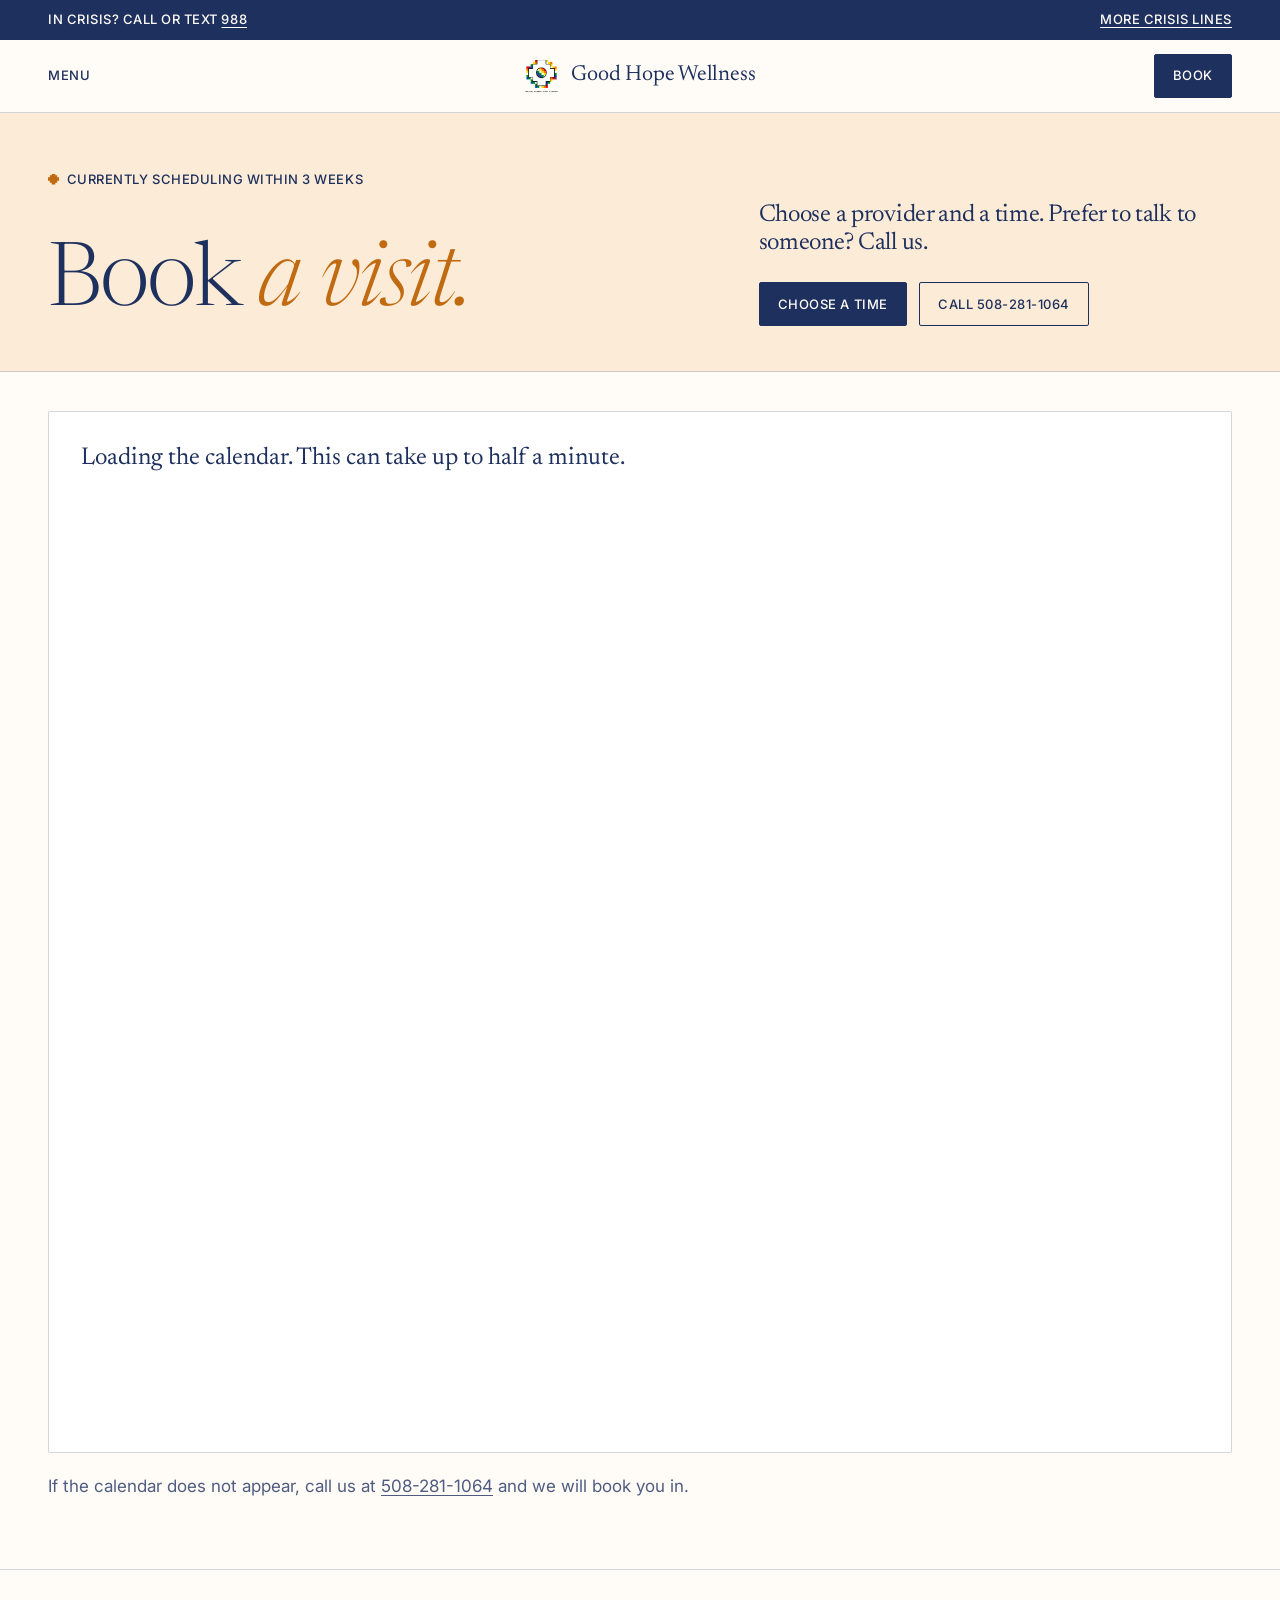
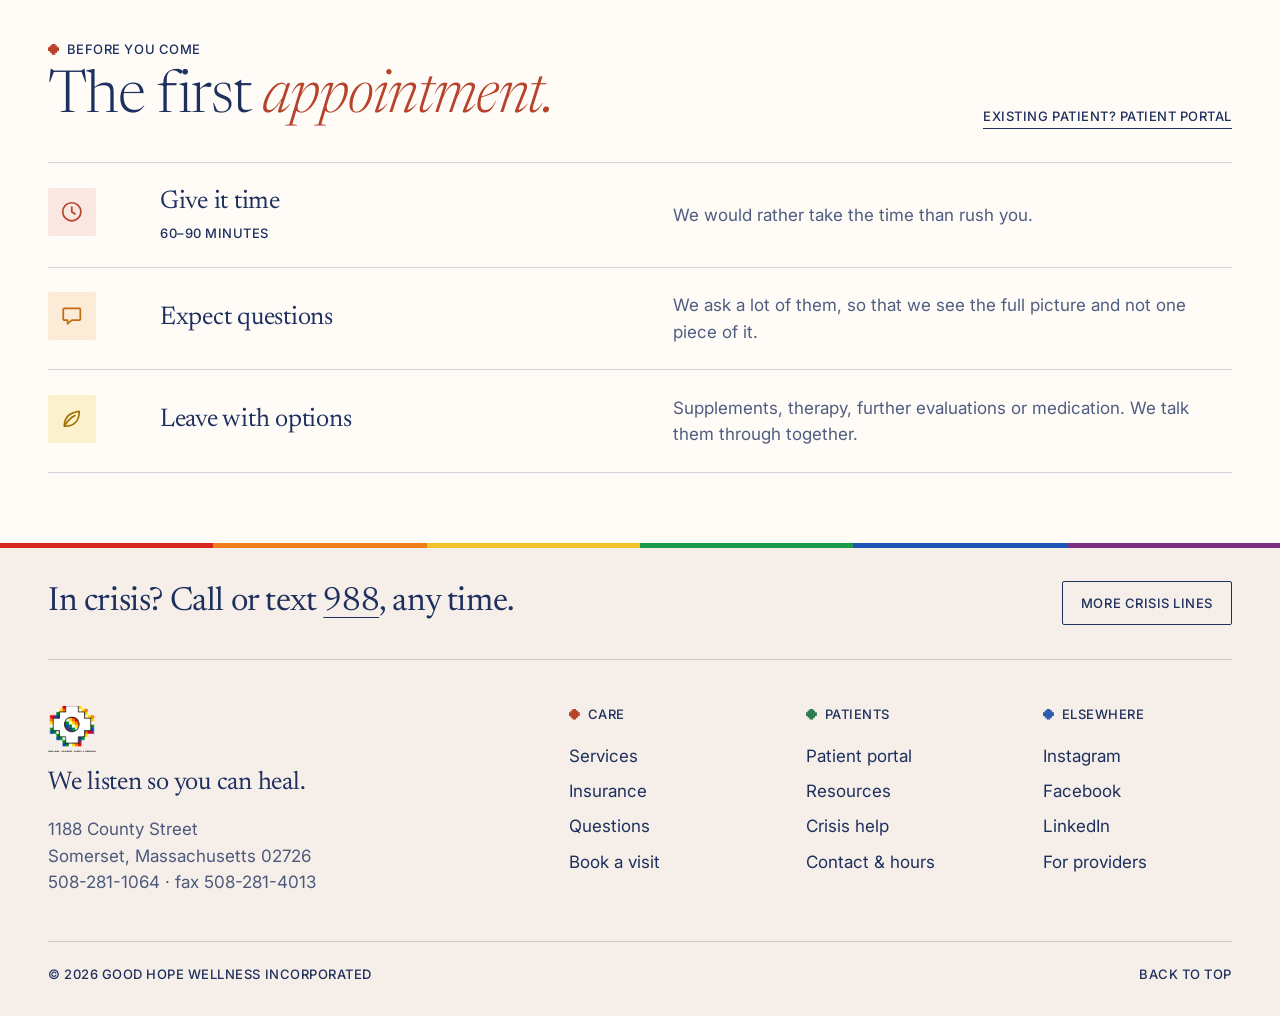
==== commit bd9b6609: "Remove the top rainbow stripe and the header rows of marks Co-Authored-By: Claude Fable 5.2 <noreply" ====
--- a/book/index.html
+++ b/book/index.html
@@ -25,7 +25,6 @@
     <a class="label" href="../crisis/">More crisis lines</a>
   </div>
 </div>
-<div class="stripe" aria-hidden="true"></div>
 <header class="site-header">
   <div class="wrap bar">
     <a class="menu-btn label" href="#footer" role="button" data-menu-open aria-controls="menu" aria-expanded="false">Menu</a>
@@ -47,7 +46,7 @@
   </div>
 </div>
 <main id="main">
-<section class="page-head c2"><div class="wrap"><div class="marks" aria-hidden="true"><span class="mark c1"></span><span class="mark c2"></span><span class="mark c3"></span><span class="mark c4"></span><span class="mark c5"></span><span class="mark c6"></span></div><p class="label"><span class="mark"></span>Currently scheduling within 3 weeks</p><h1>Book <em>a visit.</em></h1><p class="statement">Choose a provider and a time. Prefer to talk to someone? Call us.</p><div class="actions"><a class="button" href="#calendar">Choose a time</a><a class="button button--quiet" href="tel:5082811064">Call 508-281-1064</a></div></div></section>
+<section class="page-head c2"><div class="wrap"><p class="label"><span class="mark"></span>Currently scheduling within 3 weeks</p><h1>Book <em>a visit.</em></h1><p class="statement">Choose a provider and a time. Prefer to talk to someone? Call us.</p><div class="actions"><a class="button" href="#calendar">Choose a time</a><a class="button button--quiet" href="tel:5082811064">Call 508-281-1064</a></div></div></section>
 <section class="section" id="calendar" style="padding-top:clamp(1.75rem,3vw,2.5rem)"><div class="wrap"><div class="embed"><iframe src="https://ehr.charmtracker.com/publicCal.sas?method=getCal&digest=7838e95bfe2f4fdbbd86c64ec9ac5cd15e74acb12c7220ab881d666d4909ad106ee57013c1a537e6d02e56f8f674a995a0ae868b6eb0918a" title="Good Hope Wellness appointment calendar"></iframe></div><p class="soft" style="margin-top:1.25rem">If the calendar does not appear, call us at <a class="tlink" href="tel:5082811064">508-281-1064</a> and we will book you in.</p></div></section>
 
 <section class="section section--rule">
--- a/assets/css/site.css
+++ b/assets/css/site.css
@@ -64,8 +64,6 @@
 /* the stepped cross from the logo, as a small mark */
 .mark { display: inline-block; width: 0.85em; height: 0.85em; margin-right: 0.6em; vertical-align: -0.08em; background: var(--c, var(--ink));
   clip-path: polygon(33.33% 0, 66.67% 0, 66.67% 16.67%, 83.33% 16.67%, 83.33% 33.33%, 100% 33.33%, 100% 66.67%, 83.33% 66.67%, 83.33% 83.33%, 66.67% 83.33%, 66.67% 100%, 33.33% 100%, 33.33% 83.33%, 16.67% 83.33%, 16.67% 66.67%, 0 66.67%, 0 33.33%, 16.67% 33.33%, 16.67% 16.67%, 33.33% 16.67%); }
-.marks { display: flex; gap: 0.4rem; }
-.marks .mark { width: 0.8rem; height: 0.8rem; margin: 0; }
 
 .ico { display: grid; place-items: center; width: 3rem; height: 3rem; flex: none; background: var(--t, var(--paper-2)); color: var(--c, var(--ink)); border-radius: var(--radius); }
 .ico svg { width: 1.6rem; height: 1.6rem; }
@@ -133,13 +131,11 @@
 .menu__foot a { text-decoration: none; }
 
 /* ---------- hero ---------- */
-.hero { position: relative; height: calc(100svh - 7.7rem); min-height: 34rem; max-height: 62rem; overflow: hidden; }
+.hero { position: relative; height: calc(100svh - 7.4rem); min-height: 34rem; max-height: 62rem; overflow: hidden; }
 .hero__img { position: absolute; inset: 0; background: var(--paper-2); }
 .hero__img img { position: absolute; inset: 0; width: 128%; max-width: none; height: 100%; object-fit: cover; object-position: 0 56%; }
 .hero__panel { position: absolute; left: 0; bottom: 0; background: var(--paper); padding: clamp(1.75rem, 3.4vw, 3.25rem) clamp(1.75rem, 4vw, 4rem) clamp(1.75rem, 3.4vw, 3rem) var(--gutter); width: min(46rem, 58%); }
 .hero__panel h1 { margin-block: 1.1rem 2rem; }
-.hero__panel .marks { margin-bottom: 1.1rem; }
-.hero__panel .marks .mark { width: 1rem; height: 1rem; }
 .hero__row { display: flex; flex-wrap: wrap; align-items: center; gap: 1rem 1.75rem; }
 
 /* ---------- sections ---------- */
@@ -154,12 +150,11 @@
 
 .page-head { padding-block: clamp(2.25rem, 4.5vw, 4rem) clamp(2rem, 3.5vw, 3rem); border-bottom: 1px solid var(--rule); }
 .page-head .wrap { display: grid; grid-template-columns: minmax(0, 7fr) minmax(0, 5fr); column-gap: var(--gutter); align-items: end; }
-.page-head .marks { grid-column: 1 / -1; grid-row: 1; margin-bottom: 1rem; }
-.page-head .label { grid-column: 1 / -1; grid-row: 2; }
+.page-head .label { grid-column: 1 / -1; grid-row: 1; }
 .page-head { background: var(--t); }
-.page-head h1 { margin-block: 0.9rem 0; grid-column: 1; grid-row: 3 / span 2; align-self: end; }
-.page-head .statement { grid-column: 2; grid-row: 3; margin-top: 0.9rem; font-size: clamp(1.25rem, 1.9vw, 1.7rem); }
-.page-head .actions { grid-column: 2; grid-row: 4; display: flex; flex-wrap: wrap; gap: 0.75rem; margin-top: 1.5rem; }
+.page-head h1 { margin-block: 0.9rem 0; grid-column: 1; grid-row: 2 / span 2; align-self: end; }
+.page-head .statement { grid-column: 2; grid-row: 2; margin-top: 0.9rem; font-size: clamp(1.25rem, 1.9vw, 1.7rem); }
+.page-head .actions { grid-column: 2; grid-row: 3; display: flex; flex-wrap: wrap; gap: 0.75rem; margin-top: 1.5rem; }
 
 .facts { display: grid; grid-template-columns: repeat(3, minmax(0, 1fr)); gap: 0.75rem; }
 .facts li { padding: 1.5rem; background: var(--t); border-radius: var(--radius); }
@@ -280,7 +275,7 @@
   .aside, .main, .main--wide { grid-column: 1 / -1; }
   .grid { row-gap: 1.75rem; }
   .page-head .wrap { grid-template-columns: 1fr; }
-  .page-head .marks, .page-head .label, .page-head h1, .page-head .statement, .page-head .actions { grid-column: 1; grid-row: auto; }
+  .page-head .label, .page-head h1, .page-head .statement, .page-head .actions { grid-column: 1; grid-row: auto; }
   .page-head .statement { margin-top: 1.25rem; }
   .foot { grid-template-columns: repeat(3, minmax(0, 1fr)); }
   .foot__brand { grid-column: 1 / -1; }
